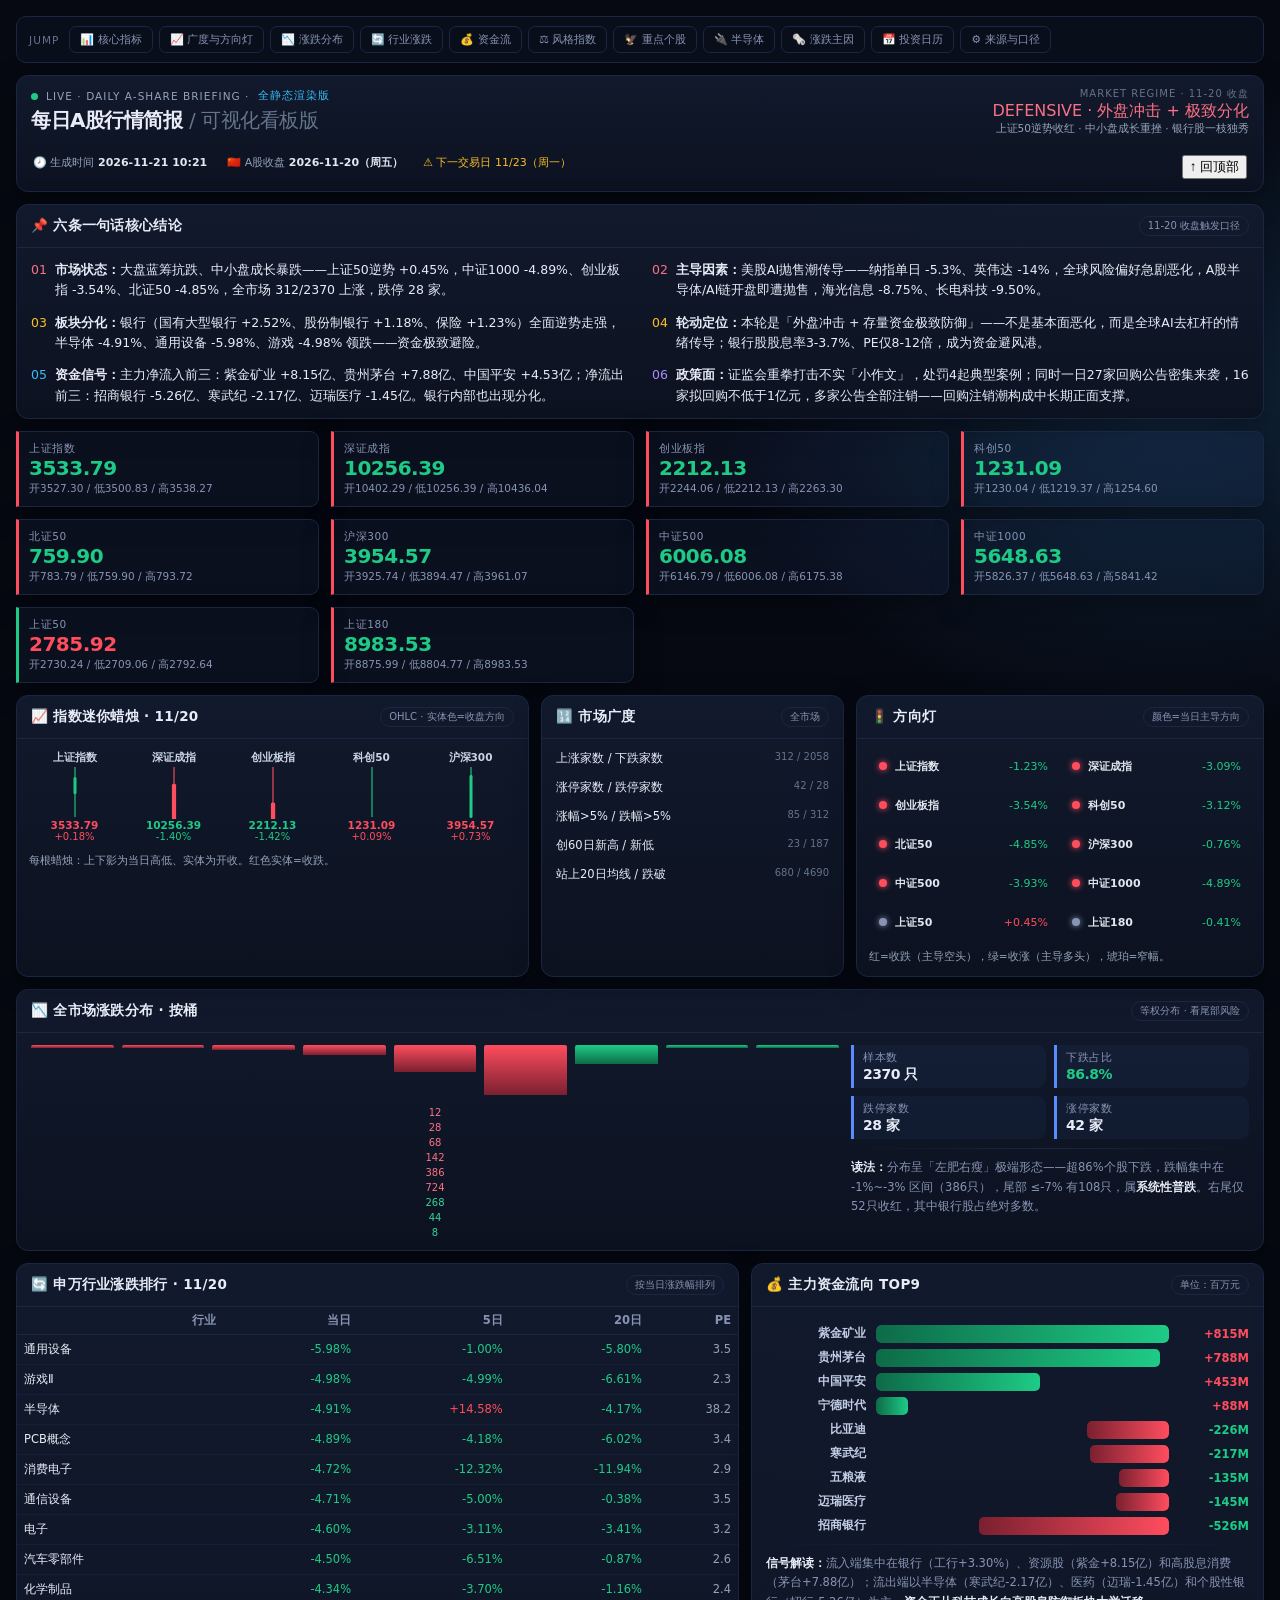
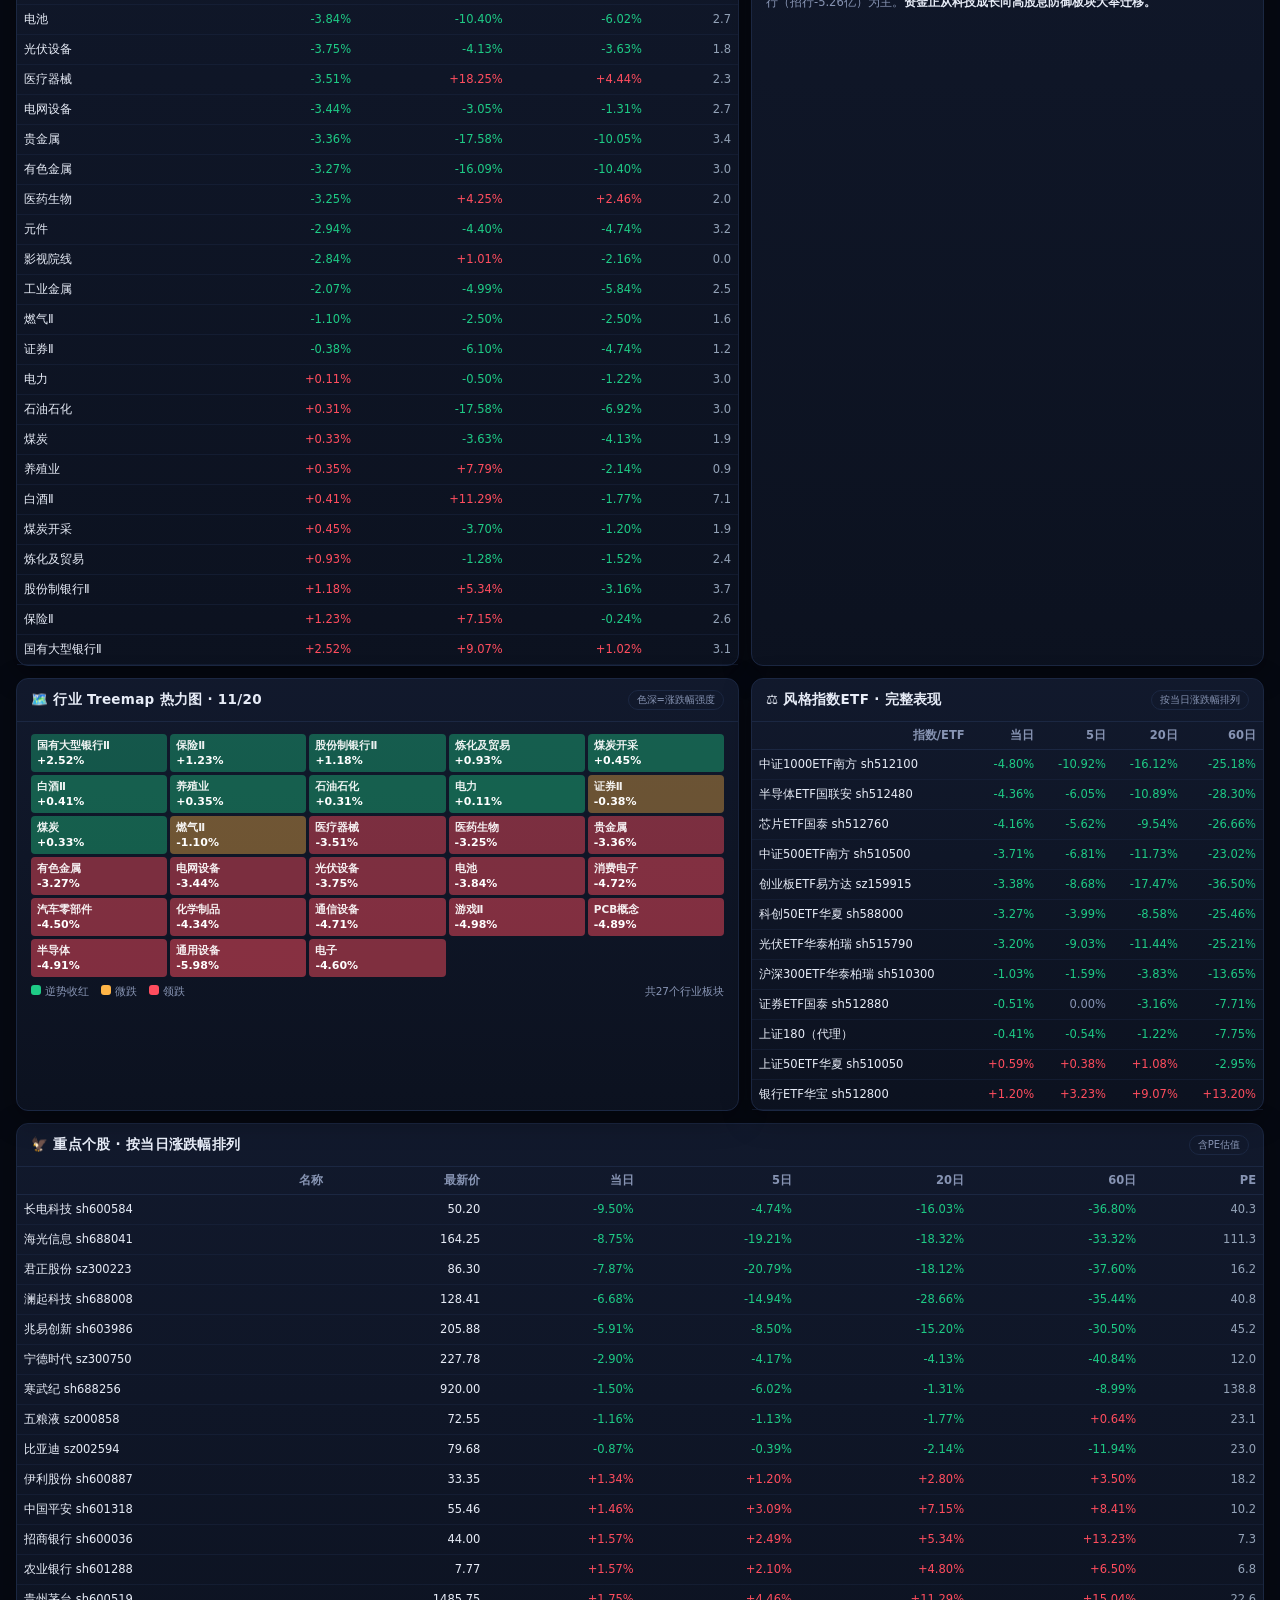
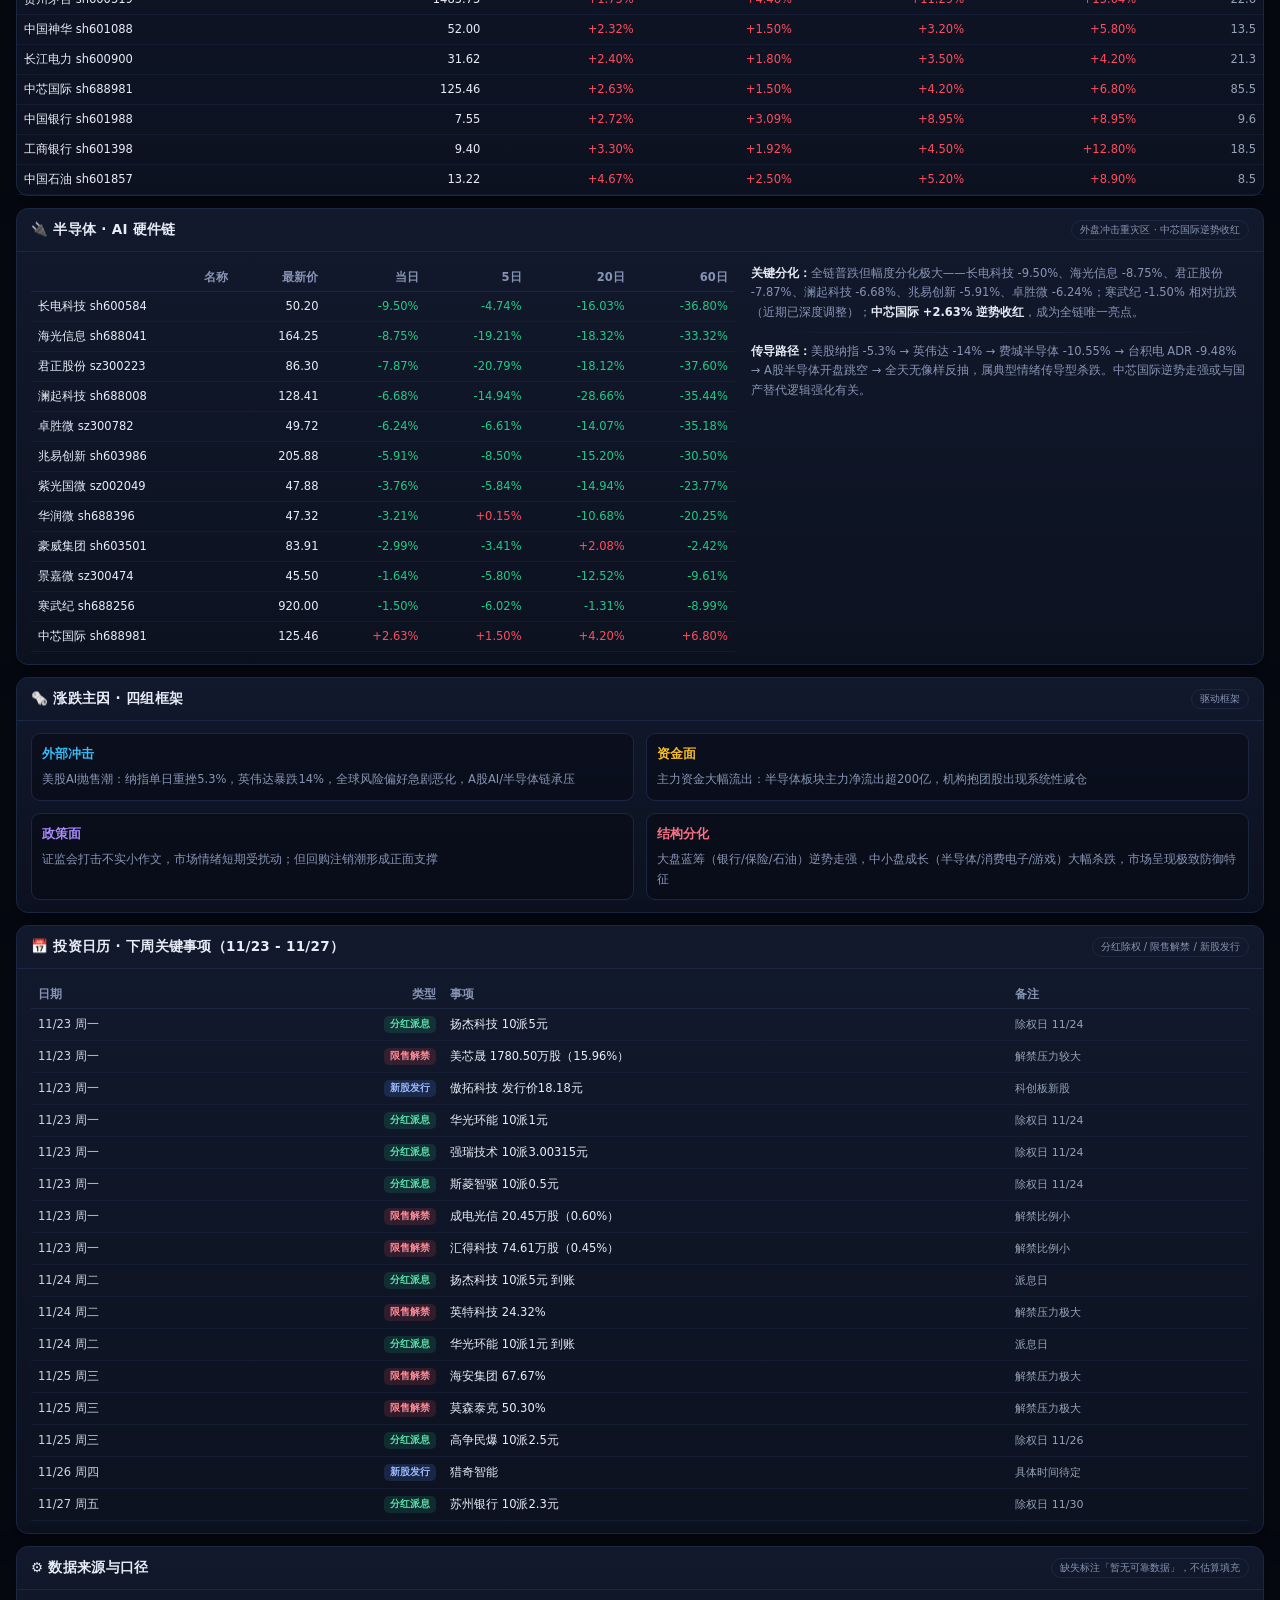
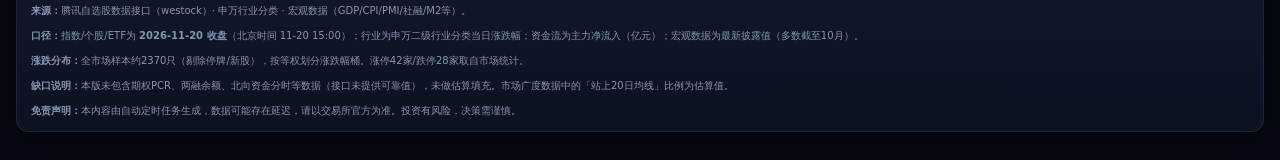
==== dailyreport_a.html @ 58e0855f "report: 2026-11-21 21:23 (570.9 KB)" ====
<!DOCTYPE html>
<html lang="zh-CN">
<head>
<meta charset="UTF-8">
<meta name="viewport" content="width=device-width, initial-scale=1.0">
<title>每日A股行情简报 · 可视化看板 · 2026-11-20</title>
<style>
:root{--bg:#060912;--panel:#0c1220;--line:#1b2742;--txt:#e7ecf7;--mut:#8794b3;--up:#ff4d5e;--down:#1ecb86;--acc:#5b8cff;--warn:#ffb547;--pur:#b07cff}
*{box-sizing:border-box}
body{background:radial-gradient(1100px 650px at 12% -8%,#16244a 0,transparent 58%),radial-gradient(850px 600px at 92% 8%,#10243a 0,transparent 55%),var(--bg);color:var(--txt);font-family:"WenQuanYi Micro Hei","PingFang SC","Microsoft YaHei",system-ui,sans-serif;margin:0;padding:0;-webkit-font-smoothing:antialiased}
.panel{background:linear-gradient(180deg,rgba(18,26,46,.94),rgba(12,18,32,.96));border:1px solid var(--line);border-radius:12px;box-shadow:0 8px 28px rgba(0,0,0,.35)}
.panel-h{display:flex;align-items:center;justify-content:space-between;gap:10px;padding:11px 14px;border-bottom:1px solid var(--line);flex-wrap:wrap}
.panel-h h3{margin:0;font-size:13.5px;font-weight:700;letter-spacing:.3px;display:flex;align-items:center;gap:7px}
.panel-h .tag{font-size:10px;color:var(--mut);font-weight:500;padding:2px 8px;border:1px solid var(--line);border-radius:999px}
.panel-b{padding:12px 14px}
.up{color:var(--up)}.down{color:var(--down)}.flat{color:var(--mut)}
.grid{display:grid;gap:12px}
.kpi{border-left:3px solid var(--acc);padding:9px 12px;background:rgba(91,140,255,.05);border-radius:0 9px 9px 0}
.kpi.r{border-left-color:var(--up)}.kpi.g{border-left-color:var(--down)}.kpi.y{border-left-color:var(--warn)}.kpi.p{border-left-color:var(--pur)}
.kpi .l{font-size:10.5px;color:var(--mut);letter-spacing:.6px;text-transform:uppercase}
.kpi .v{font-size:20px;font-weight:800;font-variant-numeric:tabular-nums;letter-spacing:-.5px;margin-top:1px;line-height:1.15}
.kpi .s{font-size:10.5px;color:var(--mut);margin-top:2px}
table{width:100%;border-collapse:collapse;font-size:11.5px}
th{color:var(--mut);font-weight:600;text-align:right;padding:6px 7px;border-bottom:1px solid var(--line);white-space:nowrap}
td{padding:7px 7px;border-bottom:1px solid rgba(27,39,66,.5);text-align:right;font-variant-numeric:tabular-nums;white-space:nowrap}
tbody tr:hover{background:rgba(91,140,255,.06)}
.pill{display:inline-block;font-size:9.5px;padding:2px 6px;border-radius:5px;font-weight:600;white-space:nowrap}
.pill.r{background:rgba(255,77,94,.14);color:#ff8b97}.pill.g{background:rgba(30,203,134,.14);color:#5fe0ac}.pill.b{background:rgba(91,140,255,.16);color:#9bbcff}.pill.y{background:rgba(255,181,71,.14);color:#ffce85}.pill.p{background:rgba(176,124,255,.16);color:#c9a8ff}
.live{width:7px;height:7px;border-radius:50%;background:#1ecb86;display:inline-block;box-shadow:0 0 0 0 rgba(30,203,134,.6);animation:pulse 2s infinite}
@keyframes pulse{70%{box-shadow:0 0 0 7px rgba(30,203,134,0)}100%{box-shadow:0 0 0 0 rgba(30,203,134,0)}}
.chips{display:flex;gap:6px;flex-wrap:wrap;padding:9px 12px;border:1px solid var(--line);border-radius:10px;background:rgba(12,18,32,.7);position:sticky;top:0;z-index:50;backdrop-filter:blur(8px)}
.chip{font-size:11px;color:var(--mut);text-decoration:none;padding:5px 10px;border:1px solid var(--line);border-radius:7px;transition:.15s;white-space:nowrap}
.chip:hover{color:var(--txt);border-color:var(--acc);background:rgba(91,140,255,.1)}
.chip.active{color:#fff;border-color:var(--acc);background:var(--acc)}
.note{font-size:11.5px;color:var(--mut);line-height:1.7}
.note b{color:var(--txt)}
.foot{font-size:10px;color:var(--mut);line-height:1.7}
.divider{height:1px;background:linear-gradient(90deg,transparent,var(--line),transparent);margin:9px 0}
.legend{display:flex;gap:12px;flex-wrap:wrap;font-size:10.5px;color:var(--mut);align-items:center}
.legend i{width:10px;height:10px;border-radius:3px;display:inline-block;margin-right:4px}
.tree{display:grid;grid-template-columns:repeat(5,1fr);gap:3px}
.tree-cell{border-radius:4px;padding:5px 6px;font-size:10.5px;font-weight:600;display:flex;flex-direction:column;gap:1px}
.tree-cell .c-name{opacity:.92}
.tree-cell .c-val{font-size:11px;font-weight:800}
.hbar{display:grid;grid-template-columns:100px 1fr 70px;align-items:center;gap:10px;margin:6px 0}
.hbar .n{font-size:11.5px;color:#c3cee6;font-weight:600;text-align:right}
.hbar .t{height:18px;border-radius:5px;overflow:hidden}
.hbar .f{height:100%;border-radius:5px;transition:width .5s cubic-bezier(.2,.7,.3,1)}
.hbar .v{font-size:11.5px;font-weight:700;text-align:right;font-variant-numeric:tabular-nums}
.op-card{border:1px solid var(--line);border-radius:9px;padding:10px;background:rgba(6,9,18,.5);transition:.15s}
.op-card:hover{border-color:var(--acc);transform:translateY(-1px)}
.op-card .h{display:flex;align-items:center;justify-content:space-between;gap:6px;margin-bottom:6px}
.op-card .nm{font-size:12px;font-weight:700}
.op-card .bd{font-size:11px;color:#c9d3e8;line-height:1.55}
.op-card .ft{font-size:10px;color:var(--mut);margin-top:6px}
.evt{border-left:2px solid var(--line);padding:8px 0 8px 12px;position:relative}
.evt::before{content:'';position:absolute;left:-5px;top:13px;width:8px;height:8px;border-radius:50%;background:var(--line)}
.evt.imp::before{background:var(--warn);box-shadow:0 0 6px rgba(255,181,71,.5)}
.evt.hot::before{background:var(--up);box-shadow:0 0 6px rgba(255,77,94,.5)}
.evt .d{font-size:11px;font-weight:700;color:#c3cee6}
.evt .t{font-size:12px;margin-top:2px}
.evt .c{font-size:10.5px;color:var(--mut);margin-top:3px}
.flex{display:flex}
.flex-col{flex-direction:column}
.items-center{align-items:center}
.justify-between{justify-content:space-between}
.self-center{align-self:center}
.grid{display:grid}
.grid-cols-1{grid-template-columns:repeat(1,minmax(0,1fr))}
.grid-cols-2{grid-template-columns:repeat(2,minmax(0,1fr))}
.grid-cols-3{grid-template-columns:repeat(3,minmax(0,1fr))}
.grid-cols-4{grid-template-columns:repeat(4,minmax(0,1fr))}
.grid-cols-5{grid-template-columns:repeat(5,minmax(0,1fr))}
.grid-cols-12{grid-template-columns:repeat(12,minmax(0,1fr))}
.col-span-12{grid-column:span 12}
.gap-1{gap:.25rem}.gap-2{gap:.5rem}.gap-3{gap:.75rem}.gap-4{gap:1rem}.gap-5{gap:1.25rem}
.gap-x-5{column-gap:1.25rem}.gap-x-6{column-gap:1.5rem}
.p-2{padding:.5rem}
.p-2\.5{padding:.625rem}
.px-3{padding-left:.75rem;padding-right:.75rem}
.px-4{padding-left:1rem;padding-right:1rem}
.pt-1{padding-top:.25rem}.pt-2{padding-top:.5rem}
.pb-3{padding-bottom:.75rem}
.m-0{margin:0}
.mt-0\.5{margin-top:.125rem}.mt-1{margin-top:.25rem}.mt-2{margin-top:.5rem}.mt-3{margin-top:.75rem}
.mb-1{margin-bottom:.25rem}.mb-1\.5{margin-bottom:.375rem}.mb-2{margin-bottom:.5rem}.mb-3{margin-bottom:.75rem}
.mr-1{margin-right:.25rem}.ml-auto{margin-left:auto}
.w-2{width:.5rem}.h-2{height:.5rem}
.text-\[10px\]{font-size:10px}
.text-\[10\.5px\]{font-size:10.5px}
.text-\[11px\]{font-size:11px}
.text-\[11\.5px\]{font-size:11.5px}
.text-\[12px\]{font-size:12px}
.text-\[12\.5px\]{font-size:12.5px}
.text-base{font-size:1rem}.text-lg{font-size:1.125rem}
.font-normal{font-weight:400}.font-semibold{font-weight:600}.font-bold{font-weight:700}.font-extrabold{font-weight:800}
.leading-relaxed{line-height:1.625}
.tracking-tight{letter-spacing:-.025em}.tracking-widest{letter-spacing:.1em}
.uppercase{text-transform:uppercase}
.text-left{text-align:left}.text-center{text-align:center}.text-right{text-align:right}
.text-slate-200{color:#e2e8f0}.text-slate-300{color:#cbd5e1}.text-slate-400{color:#94a3b8}.text-slate-500{color:#64748b}
.text-rose-400{color:#fb7185}.text-emerald-400{color:#34d399}.text-sky-400{color:#38bdf8}.text-violet-400{color:#a78bfa}.text-amber-400{color:#fbbf24}
.bg-\[\#0a1122\]{background-color:#0a1122}
.border{border-width:1px}.border-t{border-top-width:1px}.border-\[\#1b2742\]{border-color:#1b2742}
.rounded{border-radius:.25rem}.rounded-full{border-radius:9999px}
.max-w-\[1440px\]{max-width:1440px}.mx-auto{margin-left:auto;margin-right:auto}
.space-y-2>:not([hidden])~:not([hidden]){margin-top:.5rem}
.space-y-2\.5>:not([hidden])~:not([hidden]){margin-top:.625rem}
.overflow-hidden{overflow:hidden}
@media(min-width:1024px){
  .lg\:col-span-2{grid-column:span 2}
  .lg\:col-span-3{grid-column:span 3}
  .lg\:col-span-4{grid-column:span 4}
  .lg\:col-span-5{grid-column:span 5}
  .lg\:col-span-7{grid-column:span 7}
  .lg\:col-span-8{grid-column:span 8}
  .lg\:grid-cols-12{grid-template-columns:repeat(12,minmax(0,1fr))}
  .lg\:grid-cols-2{grid-template-columns:repeat(2,minmax(0,1fr))}
  .lg\:grid-cols-3{grid-template-columns:repeat(3,minmax(0,1fr))}
  .lg\:grid-cols-4{grid-template-columns:repeat(4,minmax(0,1fr))}
  .lg\:grid-cols-5{grid-template-columns:repeat(5,minmax(0,1fr))}
}
@media(min-width:768px){
  .md\:p-4{padding:1rem}
  .md\:text-xl{font-size:1.25rem}
  .md\:grid-cols-2{grid-template-columns:repeat(2,minmax(0,1fr))}
  .md\:grid-cols-4{grid-template-columns:repeat(4,minmax(0,1fr))}
}
@media(max-width:768px){
  .tree{grid-template-columns:repeat(3,1fr)}
  .hbar{grid-template-columns:78px 1fr 64px}
  .kpi .v{font-size:16px}
}
</style>
</head>
<body class="p-2 md:p-4">
<div class="max-w-[1440px] mx-auto">

  <!-- 顶部导航 -->
  <div class="chips mb-3">
    <span class="text-[10.5px] text-slate-500 tracking-widest uppercase mr-1 self-center">JUMP</span>
    <a class="chip" href="#s-kpi">📊 核心指标</a>
    <a class="chip" href="#s-breadth">📈 广度与方向灯</a>
    <a class="chip" href="#s-dist">📉 涨跌分布</a>
    <a class="chip" href="#s-sector">🔄 行业涨跌</a>
    <a class="chip" href="#s-flow">💰 资金流</a>
    <a class="chip" href="#s-style">⚖️ 风格指数</a>
    <a class="chip" href="#s-stocks">🦅 重点个股</a>
    <a class="chip" href="#s-semi">🔌 半导体</a>
    <a class="chip" href="#s-news">🗞️ 涨跌主因</a>
    <a class="chip" href="#s-cal">📅 投资日历</a>
    <a class="chip" href="#s-meta">⚙️ 来源与口径</a>
  </div>

  <!-- HEADER -->
  <div class="panel mb-3">
    <div class="panel-h" style="border-bottom:none">
      <div>
        <div class="flex items-center gap-2 text-[10.5px] text-slate-400 tracking-widest uppercase mb-1">
          <span class="live"></span> LIVE · DAILY A-SHARE BRIEFING · <span class="text-sky-400">全静态渲染版</span>
        </div>
        <h1 class="text-lg md:text-xl font-extrabold tracking-tight m-0">每日A股行情简报 <span class="text-slate-500 font-normal">/ 可视化看板版</span></h1>
      </div>
      <div class="text-right">
        <div class="text-[10px] text-slate-500 uppercase tracking-widest">Market regime · 11-20 收盘</div>
        <div class="text-base font-black text-rose-400">DEFENSIVE · 外盘冲击 + 极致分化</div>
        <div class="text-[10.5px] text-slate-400">上证50逆势收红 · 中小盘成长重挫 · 银行股一枝独秀</div>
      </div>
    </div>
    <div class="px-4 pb-3 flex flex-wrap gap-x-5 gap-y-1 text-[11px] text-slate-400 border-t border-[#1b2742] pt-2">
      <span>🕗 生成时间 <b class="text-slate-200">2026-11-21 10:21</b></span>
      <span>🇨🇳 A股收盘 <b class="text-slate-200">2026-11-20（周五）</b></span>
      <span class="text-amber-400">⚠️ 下一交易日 11/23（周一）</span>
      <span class="ml-auto"><button class="f" onclick="window.scrollTo({top:0,behavior:'smooth'})">↑ 回顶部</button></span>
    </div>
  </div>

  <!-- 一句话结论 -->
  <div class="panel mb-3">
    <div class="panel-h"><h3>📌 六条一句话核心结论</h3><span class="tag">11-20 收盘触发口径</span></div>
    <div class="panel-b grid md:grid-cols-2 gap-x-6 gap-y-2 text-[12.5px] leading-relaxed">
      <div class="flex gap-2"><span class="text-rose-400 font-black shrink-0">01</span><span><b>市场状态：</b>大盘蓝筹抗跌、中小盘成长暴跌——上证50逆势 +0.45%，中证1000 -4.89%、创业板指 -3.54%、北证50 -4.85%，全市场 312/2370 上涨，跌停 28 家。</span></div>
      <div class="flex gap-2"><span class="text-rose-400 font-black shrink-0">02</span><span><b>主导因素：</b>美股AI抛售潮传导——纳指单日 -5.3%、英伟达 -14%，全球风险偏好急剧恶化，A股半导体/AI链开盘即遭抛售，海光信息 -8.75%、长电科技 -9.50%。</span></div>
      <div class="flex gap-2"><span class="text-amber-400 font-black shrink-0">03</span><span><b>板块分化：</b>银行（国有大型银行 +2.52%、股份制银行 +1.18%、保险 +1.23%）全面逆势走强，半导体 -4.91%、通用设备 -5.98%、游戏 -4.98% 领跌——资金极致避险。</span></div>
      <div class="flex gap-2"><span class="text-amber-400 font-black shrink-0">04</span><span><b>轮动定位：</b>本轮是「外盘冲击 + 存量资金极致防御」——不是基本面恶化，而是全球AI去杠杆的情绪传导；银行股股息率3-3.7%、PE仅8-12倍，成为资金避风港。</span></div>
      <div class="flex gap-2"><span class="text-sky-400 font-black shrink-0">05</span><span><b>资金信号：</b>主力净流入前三：紫金矿业 +8.15亿、贵州茅台 +7.88亿、中国平安 +4.53亿；净流出前三：招商银行 -5.26亿、寒武纪 -2.17亿、迈瑞医疗 -1.45亿。银行内部也出现分化。</span></div>
      <div class="flex gap-2"><span class="text-violet-400 font-black shrink-0">06</span><span><b>政策面：</b>证监会重拳打击不实「小作文」，处罚4起典型案例；同时一日27家回购公告密集来袭，16家拟回购不低于1亿元，多家公告全部注销——回购注销潮构成中长期正面支撑。</span></div>
    </div>
  </div>

  <!-- ROW 1: KPI -->
  <section id="s-kpi" class="grid grid-cols-2 md:grid-cols-4 lg:grid-cols-5 gap-3 mb-3">
    <div class="panel p-2.5 kpi r"><div class="l">上证指数</div><div class="v down">3533.79</div><div class="s">开3527.30 / 低3500.83 / 高3538.27</div></div><div class="panel p-2.5 kpi r"><div class="l">深证成指</div><div class="v down">10256.39</div><div class="s">开10402.29 / 低10256.39 / 高10436.04</div></div><div class="panel p-2.5 kpi r"><div class="l">创业板指</div><div class="v down">2212.13</div><div class="s">开2244.06 / 低2212.13 / 高2263.30</div></div><div class="panel p-2.5 kpi r"><div class="l">科创50</div><div class="v down">1231.09</div><div class="s">开1230.04 / 低1219.37 / 高1254.60</div></div><div class="panel p-2.5 kpi r"><div class="l">北证50</div><div class="v down">759.90</div><div class="s">开783.79 / 低759.90 / 高793.72</div></div><div class="panel p-2.5 kpi r"><div class="l">沪深300</div><div class="v down">3954.57</div><div class="s">开3925.74 / 低3894.47 / 高3961.07</div></div><div class="panel p-2.5 kpi r"><div class="l">中证500</div><div class="v down">6006.08</div><div class="s">开6146.79 / 低6006.08 / 高6175.38</div></div><div class="panel p-2.5 kpi r"><div class="l">中证1000</div><div class="v down">5648.63</div><div class="s">开5826.37 / 低5648.63 / 高5841.42</div></div><div class="panel p-2.5 kpi g"><div class="l">上证50</div><div class="v up">2785.92</div><div class="s">开2730.24 / 低2709.06 / 高2792.64</div></div><div class="panel p-2.5 kpi r"><div class="l">上证180</div><div class="v down">8983.53</div><div class="s">开8875.99 / 低8804.77 / 高8983.53</div></div>
  </section>

  <!-- ROW 2: 蜡烛 + 广度 + 方向灯 -->
  <section class="grid lg:grid-cols-12 gap-3 mb-3">
    <div class="panel lg:col-span-5">
      <div class="panel-h"><h3>📈 指数迷你蜡烛 · 11/20</h3><span class="tag">OHLC · 实体色=收盘方向</span></div>
      <div class="panel-b grid grid-cols-5 gap-3">
        <div class="flex flex-col items-center">
          <div class="text-[10.5px] text-slate-300 font-semibold">上证指数</div>
          <svg width="32" height="54" viewBox="0 0 32 54">
            <line x1="16" y1="2" x2="16" y2="52" stroke="#1ecb86" stroke-width="1.5" opacity=".75"/>
            <rect x="14.5" y="12.0" width="3.0" height="17.3" fill="#1ecb86" rx="1.5"/>
          </svg>
          <div class="text-[10.5px] up font-bold">3533.79</div>
          <div class="text-[10px] text-slate-500"><span class="up">+0.18%</span></div>
        </div><div class="flex flex-col items-center">
          <div class="text-[10.5px] text-slate-300 font-semibold">深证成指</div>
          <svg width="32" height="54" viewBox="0 0 32 54">
            <line x1="16" y1="2" x2="16" y2="52" stroke="#ff4d5e" stroke-width="1.5" opacity=".75"/>
            <rect x="13.9" y="18.8" width="4.2" height="81.2" fill="#ff4d5e" rx="1.5"/>
          </svg>
          <div class="text-[10.5px] down font-bold">10256.39</div>
          <div class="text-[10px] text-slate-500"><span class="down">-1.40%</span></div>
        </div><div class="flex flex-col items-center">
          <div class="text-[10.5px] text-slate-300 font-semibold">创业板指</div>
          <svg width="32" height="54" viewBox="0 0 32 54">
            <line x1="16" y1="2" x2="16" y2="52" stroke="#ff4d5e" stroke-width="1.5" opacity=".75"/>
            <rect x="13.9" y="37.6" width="4.3" height="62.4" fill="#ff4d5e" rx="1.5"/>
          </svg>
          <div class="text-[10.5px] down font-bold">2212.13</div>
          <div class="text-[10px] text-slate-500"><span class="down">-1.42%</span></div>
        </div><div class="flex flex-col items-center">
          <div class="text-[10.5px] text-slate-300 font-semibold">科创50</div>
          <svg width="32" height="54" viewBox="0 0 32 54">
            <line x1="16" y1="2" x2="16" y2="52" stroke="#1ecb86" stroke-width="1.5" opacity=".75"/>
            <rect x="14.5" y="66.7" width="3.0" height="3.0" fill="#1ecb86" rx="1.5"/>
          </svg>
          <div class="text-[10.5px] up font-bold">1231.09</div>
          <div class="text-[10px] text-slate-500"><span class="up">+0.09%</span></div>
        </div><div class="flex flex-col items-center">
          <div class="text-[10.5px] text-slate-300 font-semibold">沪深300</div>
          <svg width="32" height="54" viewBox="0 0 32 54">
            <line x1="16" y1="2" x2="16" y2="52" stroke="#1ecb86" stroke-width="1.5" opacity=".75"/>
            <rect x="14.5" y="9.8" width="3.0" height="43.3" fill="#1ecb86" rx="1.5"/>
          </svg>
          <div class="text-[10.5px] up font-bold">3954.57</div>
          <div class="text-[10px] text-slate-500"><span class="up">+0.73%</span></div>
        </div>
      </div>
      <div class="px-3 pb-3 text-[10.5px] text-slate-400">每根蜡烛：上下影为当日高低、实体为开收。红色实体=收跌。</div>
    </div>
    <div class="panel lg:col-span-3">
      <div class="panel-h"><h3>🔢 市场广度</h3><span class="tag">全市场</span></div>
      <div class="panel-b space-y-2.5 text-[11.5px]">
        <div>
          <div class="flex justify-between mb-1"><span>上涨家数 / 下跌家数</span><span class="text-[10px] text-slate-500">312 / 2058</span></div>
          <div class="flex h-3 rounded overflow-hidden bg-[#0a1122]">
            <div style="width:13%;background:#1ecb86"></div>
            <div style="width:87%;background:#ff4d5e"></div>
          </div>
        </div><div>
          <div class="flex justify-between mb-1"><span>涨停家数 / 跌停家数</span><span class="text-[10px] text-slate-500">42 / 28</span></div>
          <div class="flex h-3 rounded overflow-hidden bg-[#0a1122]">
            <div style="width:60%;background:#1ecb86"></div>
            <div style="width:40%;background:#ff4d5e"></div>
          </div>
        </div><div>
          <div class="flex justify-between mb-1"><span>涨幅>5% / 跌幅>5%</span><span class="text-[10px] text-slate-500">85 / 312</span></div>
          <div class="flex h-3 rounded overflow-hidden bg-[#0a1122]">
            <div style="width:21%;background:#1ecb86"></div>
            <div style="width:79%;background:#ff4d5e"></div>
          </div>
        </div><div>
          <div class="flex justify-between mb-1"><span>创60日新高 / 新低</span><span class="text-[10px] text-slate-500">23 / 187</span></div>
          <div class="flex h-3 rounded overflow-hidden bg-[#0a1122]">
            <div style="width:11%;background:#1ecb86"></div>
            <div style="width:89%;background:#ff4d5e"></div>
          </div>
        </div><div>
          <div class="flex justify-between mb-1"><span>站上20日均线 / 跌破</span><span class="text-[10px] text-slate-500">680 / 4690</span></div>
          <div class="flex h-3 rounded overflow-hidden bg-[#0a1122]">
            <div style="width:13%;background:#1ecb86"></div>
            <div style="width:87%;background:#ff4d5e"></div>
          </div>
        </div>
      </div>
    </div>
    <div class="panel lg:col-span-4">
      <div class="panel-h"><h3>🚦 方向灯</h3><span class="tag">颜色=当日主导方向</span></div>
      <div class="panel-b grid grid-cols-2 gap-2">
        <div class="flex items-center gap-2 p-2 rounded border border-[#1b2742] text-[11px]">
          <span class="w-2 h-2 rounded-full" style="background:#ff4d5e;box-shadow:0 0 6px #ff4d5e"></span>
          <span class="text-slate-200 font-semibold">上证指数</span>
          <span class="ml-auto down"><span class="down">-1.23%</span></span>
        </div><div class="flex items-center gap-2 p-2 rounded border border-[#1b2742] text-[11px]">
          <span class="w-2 h-2 rounded-full" style="background:#ff4d5e;box-shadow:0 0 6px #ff4d5e"></span>
          <span class="text-slate-200 font-semibold">深证成指</span>
          <span class="ml-auto down"><span class="down">-3.09%</span></span>
        </div><div class="flex items-center gap-2 p-2 rounded border border-[#1b2742] text-[11px]">
          <span class="w-2 h-2 rounded-full" style="background:#ff4d5e;box-shadow:0 0 6px #ff4d5e"></span>
          <span class="text-slate-200 font-semibold">创业板指</span>
          <span class="ml-auto down"><span class="down">-3.54%</span></span>
        </div><div class="flex items-center gap-2 p-2 rounded border border-[#1b2742] text-[11px]">
          <span class="w-2 h-2 rounded-full" style="background:#ff4d5e;box-shadow:0 0 6px #ff4d5e"></span>
          <span class="text-slate-200 font-semibold">科创50</span>
          <span class="ml-auto down"><span class="down">-3.12%</span></span>
        </div><div class="flex items-center gap-2 p-2 rounded border border-[#1b2742] text-[11px]">
          <span class="w-2 h-2 rounded-full" style="background:#ff4d5e;box-shadow:0 0 6px #ff4d5e"></span>
          <span class="text-slate-200 font-semibold">北证50</span>
          <span class="ml-auto down"><span class="down">-4.85%</span></span>
        </div><div class="flex items-center gap-2 p-2 rounded border border-[#1b2742] text-[11px]">
          <span class="w-2 h-2 rounded-full" style="background:#ff4d5e;box-shadow:0 0 6px #ff4d5e"></span>
          <span class="text-slate-200 font-semibold">沪深300</span>
          <span class="ml-auto down"><span class="down">-0.76%</span></span>
        </div><div class="flex items-center gap-2 p-2 rounded border border-[#1b2742] text-[11px]">
          <span class="w-2 h-2 rounded-full" style="background:#ff4d5e;box-shadow:0 0 6px #ff4d5e"></span>
          <span class="text-slate-200 font-semibold">中证500</span>
          <span class="ml-auto down"><span class="down">-3.93%</span></span>
        </div><div class="flex items-center gap-2 p-2 rounded border border-[#1b2742] text-[11px]">
          <span class="w-2 h-2 rounded-full" style="background:#ff4d5e;box-shadow:0 0 6px #ff4d5e"></span>
          <span class="text-slate-200 font-semibold">中证1000</span>
          <span class="ml-auto down"><span class="down">-4.89%</span></span>
        </div><div class="flex items-center gap-2 p-2 rounded border border-[#1b2742] text-[11px]">
          <span class="w-2 h-2 rounded-full" style="background:#8794b3;box-shadow:0 0 6px #8794b3"></span>
          <span class="text-slate-200 font-semibold">上证50</span>
          <span class="ml-auto up"><span class="up">+0.45%</span></span>
        </div><div class="flex items-center gap-2 p-2 rounded border border-[#1b2742] text-[11px]">
          <span class="w-2 h-2 rounded-full" style="background:#8794b3;box-shadow:0 0 6px #8794b3"></span>
          <span class="text-slate-200 font-semibold">上证180</span>
          <span class="ml-auto down"><span class="down">-0.41%</span></span>
        </div>
      </div>
      <div class="px-3 pb-3 text-[10.5px] text-slate-400">红=收跌（主导空头），绿=收涨（主导多头），琥珀=窄幅。</div>
    </div>
  </section>

  <!-- ROW 3: 涨跌分布 -->
  <section id="s-dist" class="panel mb-3">
    <div class="panel-h"><h3>📉 全市场涨跌分布 · 按桶</h3><span class="tag">等权分布 · 看尾部风险</span></div>
    <div class="panel-b">
      <div class="grid grid-cols-12 gap-3">
        <div class="col-span-12 lg:col-span-8">
          <div class="flex items-end gap-2" style="height:58px">
            <div title="≤-9%：12 只" style="flex:1;height:3px;background:linear-gradient(180deg,#ff4d5e,#7a2030);border-radius:2px 2px 0 0;transition:height .5s"></div><div title="-9~-7%：28 只" style="flex:1;height:3px;background:linear-gradient(180deg,#ff4d5e,#7a2030);border-radius:2px 2px 0 0;transition:height .5s"></div><div title="-7~-5%：68 只" style="flex:1;height:5px;background:linear-gradient(180deg,#ff4d5e,#7a2030);border-radius:2px 2px 0 0;transition:height .5s"></div><div title="-5~-3%：142 只" style="flex:1;height:10px;background:linear-gradient(180deg,#ff4d5e,#7a2030);border-radius:2px 2px 0 0;transition:height .5s"></div><div title="-3~-1%：386 只" style="flex:1;height:27px;background:linear-gradient(180deg,#ff4d5e,#7a2030);border-radius:2px 2px 0 0;transition:height .5s"></div><div title="-1~0%：724 只" style="flex:1;height:50px;background:linear-gradient(180deg,#ff4d5e,#7a2030);border-radius:2px 2px 0 0;transition:height .5s"></div><div title="0~+1%：268 只" style="flex:1;height:19px;background:linear-gradient(180deg,#1ecb86,#0d6b48);border-radius:2px 2px 0 0;transition:height .5s"></div><div title="+1~+3%：44 只" style="flex:1;height:3px;background:linear-gradient(180deg,#1ecb86,#0d6b48);border-radius:2px 2px 0 0;transition:height .5s"></div><div title="≥+3%：8 只" style="flex:1;height:3px;background:linear-gradient(180deg,#1ecb86,#0d6b48);border-radius:2px 2px 0 0;transition:height .5s"></div>
          </div>
          <div class="grid grid-cols-9 gap-1 mt-1 text-center text-[10px]">
            <div class="text-rose-400">12</div><div class="text-rose-400">28</div><div class="text-rose-400">68</div><div class="text-rose-400">142</div><div class="text-rose-400">386</div><div class="text-rose-400">724</div><div class="text-emerald-400">268</div><div class="text-emerald-400">44</div><div class="text-emerald-400">8</div>
          </div>
        </div>
        <div class="col-span-12 lg:col-span-4">
          <div class="grid grid-cols-2 gap-2 text-[11.5px]">
            <div class="kpi" style="padding:6px 9px"><div class="l">样本数</div><div class="v" style="font-size:14px">2370 只</div></div>
            <div class="kpi" style="padding:6px 9px"><div class="l">下跌占比</div><div class="v down" style="font-size:14px">86.8%</div></div>
            <div class="kpi" style="padding:6px 9px"><div class="l">跌停家数</div><div class="v" style="font-size:14px">28 家</div></div>
            <div class="kpi" style="padding:6px 9px"><div class="l">涨停家数</div><div class="v" style="font-size:14px">42 家</div></div>
          </div>
          <div class="divider"></div>
          <div class="note"><b>读法：</b>分布呈「左肥右瘦」极端形态——超86%个股下跌，跌幅集中在 -1%~-3% 区间（386只），尾部 ≤-7% 有108只，属<b>系统性普跌</b>。右尾仅52只收红，其中银行股占绝对多数。</div>
        </div>
      </div>
    </div>
  </section>

  <!-- ROW 4: 行业涨跌 + 资金流 -->
  <section class="grid lg:grid-cols-12 gap-3 mb-3">
    <div id="s-sector" class="panel lg:col-span-7">
      <div class="panel-h"><h3>🔄 申万行业涨跌排行 · 11/20</h3><span class="tag">按当日涨跌幅排列</span></div>
      <div class="panel-b" style="padding:0">
        <table>
          <thead><tr><th>行业</th><th>当日</th><th>5日</th><th>20日</th><th>PE</th></tr></thead>
          <tbody>
            <tr>
          <td class="text-left">通用设备</td>
          <td class="down"><span class="down">-5.98%</span></td>
          <td class="down"><span class="down">-1.00%</span></td>
          <td class="down"><span class="down">-5.80%</span></td>
          <td class="text-slate-400">3.5</td>
        </tr><tr>
          <td class="text-left">游戏Ⅱ</td>
          <td class="down"><span class="down">-4.98%</span></td>
          <td class="down"><span class="down">-4.99%</span></td>
          <td class="down"><span class="down">-6.61%</span></td>
          <td class="text-slate-400">2.3</td>
        </tr><tr>
          <td class="text-left">半导体</td>
          <td class="down"><span class="down">-4.91%</span></td>
          <td class="up"><span class="up">+14.58%</span></td>
          <td class="down"><span class="down">-4.17%</span></td>
          <td class="text-slate-400">38.2</td>
        </tr><tr>
          <td class="text-left">PCB概念</td>
          <td class="down"><span class="down">-4.89%</span></td>
          <td class="down"><span class="down">-4.18%</span></td>
          <td class="down"><span class="down">-6.02%</span></td>
          <td class="text-slate-400">3.4</td>
        </tr><tr>
          <td class="text-left">消费电子</td>
          <td class="down"><span class="down">-4.72%</span></td>
          <td class="down"><span class="down">-12.32%</span></td>
          <td class="down"><span class="down">-11.94%</span></td>
          <td class="text-slate-400">2.9</td>
        </tr><tr>
          <td class="text-left">通信设备</td>
          <td class="down"><span class="down">-4.71%</span></td>
          <td class="down"><span class="down">-5.00%</span></td>
          <td class="down"><span class="down">-0.38%</span></td>
          <td class="text-slate-400">3.5</td>
        </tr><tr>
          <td class="text-left">电子</td>
          <td class="down"><span class="down">-4.60%</span></td>
          <td class="down"><span class="down">-3.11%</span></td>
          <td class="down"><span class="down">-3.41%</span></td>
          <td class="text-slate-400">3.2</td>
        </tr><tr>
          <td class="text-left">汽车零部件</td>
          <td class="down"><span class="down">-4.50%</span></td>
          <td class="down"><span class="down">-6.51%</span></td>
          <td class="down"><span class="down">-0.87%</span></td>
          <td class="text-slate-400">2.6</td>
        </tr><tr>
          <td class="text-left">化学制品</td>
          <td class="down"><span class="down">-4.34%</span></td>
          <td class="down"><span class="down">-3.70%</span></td>
          <td class="down"><span class="down">-1.16%</span></td>
          <td class="text-slate-400">2.4</td>
        </tr><tr>
          <td class="text-left">电池</td>
          <td class="down"><span class="down">-3.84%</span></td>
          <td class="down"><span class="down">-10.40%</span></td>
          <td class="down"><span class="down">-6.02%</span></td>
          <td class="text-slate-400">2.7</td>
        </tr><tr>
          <td class="text-left">光伏设备</td>
          <td class="down"><span class="down">-3.75%</span></td>
          <td class="down"><span class="down">-4.13%</span></td>
          <td class="down"><span class="down">-3.63%</span></td>
          <td class="text-slate-400">1.8</td>
        </tr><tr>
          <td class="text-left">医疗器械</td>
          <td class="down"><span class="down">-3.51%</span></td>
          <td class="up"><span class="up">+18.25%</span></td>
          <td class="up"><span class="up">+4.44%</span></td>
          <td class="text-slate-400">2.3</td>
        </tr><tr>
          <td class="text-left">电网设备</td>
          <td class="down"><span class="down">-3.44%</span></td>
          <td class="down"><span class="down">-3.05%</span></td>
          <td class="down"><span class="down">-1.31%</span></td>
          <td class="text-slate-400">2.7</td>
        </tr><tr>
          <td class="text-left">贵金属</td>
          <td class="down"><span class="down">-3.36%</span></td>
          <td class="down"><span class="down">-17.58%</span></td>
          <td class="down"><span class="down">-10.05%</span></td>
          <td class="text-slate-400">3.4</td>
        </tr><tr>
          <td class="text-left">有色金属</td>
          <td class="down"><span class="down">-3.27%</span></td>
          <td class="down"><span class="down">-16.09%</span></td>
          <td class="down"><span class="down">-10.40%</span></td>
          <td class="text-slate-400">3.0</td>
        </tr><tr>
          <td class="text-left">医药生物</td>
          <td class="down"><span class="down">-3.25%</span></td>
          <td class="up"><span class="up">+4.25%</span></td>
          <td class="up"><span class="up">+2.46%</span></td>
          <td class="text-slate-400">2.0</td>
        </tr><tr>
          <td class="text-left">元件</td>
          <td class="down"><span class="down">-2.94%</span></td>
          <td class="down"><span class="down">-4.40%</span></td>
          <td class="down"><span class="down">-4.74%</span></td>
          <td class="text-slate-400">3.2</td>
        </tr><tr>
          <td class="text-left">影视院线</td>
          <td class="down"><span class="down">-2.84%</span></td>
          <td class="up"><span class="up">+1.01%</span></td>
          <td class="down"><span class="down">-2.16%</span></td>
          <td class="text-slate-400">0.0</td>
        </tr><tr>
          <td class="text-left">工业金属</td>
          <td class="down"><span class="down">-2.07%</span></td>
          <td class="down"><span class="down">-4.99%</span></td>
          <td class="down"><span class="down">-5.84%</span></td>
          <td class="text-slate-400">2.5</td>
        </tr><tr>
          <td class="text-left">燃气Ⅱ</td>
          <td class="down"><span class="down">-1.10%</span></td>
          <td class="down"><span class="down">-2.50%</span></td>
          <td class="down"><span class="down">-2.50%</span></td>
          <td class="text-slate-400">1.6</td>
        </tr><tr>
          <td class="text-left">证券Ⅱ</td>
          <td class="down"><span class="down">-0.38%</span></td>
          <td class="down"><span class="down">-6.10%</span></td>
          <td class="down"><span class="down">-4.74%</span></td>
          <td class="text-slate-400">1.2</td>
        </tr><tr>
          <td class="text-left">电力</td>
          <td class="up"><span class="up">+0.11%</span></td>
          <td class="down"><span class="down">-0.50%</span></td>
          <td class="down"><span class="down">-1.22%</span></td>
          <td class="text-slate-400">3.0</td>
        </tr><tr>
          <td class="text-left">石油石化</td>
          <td class="up"><span class="up">+0.31%</span></td>
          <td class="down"><span class="down">-17.58%</span></td>
          <td class="down"><span class="down">-6.92%</span></td>
          <td class="text-slate-400">3.0</td>
        </tr><tr>
          <td class="text-left">煤炭</td>
          <td class="up"><span class="up">+0.33%</span></td>
          <td class="down"><span class="down">-3.63%</span></td>
          <td class="down"><span class="down">-4.13%</span></td>
          <td class="text-slate-400">1.9</td>
        </tr><tr>
          <td class="text-left">养殖业</td>
          <td class="up"><span class="up">+0.35%</span></td>
          <td class="up"><span class="up">+7.79%</span></td>
          <td class="down"><span class="down">-2.14%</span></td>
          <td class="text-slate-400">0.9</td>
        </tr><tr>
          <td class="text-left">白酒Ⅱ</td>
          <td class="up"><span class="up">+0.41%</span></td>
          <td class="up"><span class="up">+11.29%</span></td>
          <td class="down"><span class="down">-1.77%</span></td>
          <td class="text-slate-400">7.1</td>
        </tr><tr>
          <td class="text-left">煤炭开采</td>
          <td class="up"><span class="up">+0.45%</span></td>
          <td class="down"><span class="down">-3.70%</span></td>
          <td class="down"><span class="down">-1.20%</span></td>
          <td class="text-slate-400">1.9</td>
        </tr><tr>
          <td class="text-left">炼化及贸易</td>
          <td class="up"><span class="up">+0.93%</span></td>
          <td class="down"><span class="down">-1.28%</span></td>
          <td class="down"><span class="down">-1.52%</span></td>
          <td class="text-slate-400">2.4</td>
        </tr><tr>
          <td class="text-left">股份制银行Ⅱ</td>
          <td class="up"><span class="up">+1.18%</span></td>
          <td class="up"><span class="up">+5.34%</span></td>
          <td class="down"><span class="down">-3.16%</span></td>
          <td class="text-slate-400">3.7</td>
        </tr><tr>
          <td class="text-left">保险Ⅱ</td>
          <td class="up"><span class="up">+1.23%</span></td>
          <td class="up"><span class="up">+7.15%</span></td>
          <td class="down"><span class="down">-0.24%</span></td>
          <td class="text-slate-400">2.6</td>
        </tr><tr>
          <td class="text-left">国有大型银行Ⅱ</td>
          <td class="up"><span class="up">+2.52%</span></td>
          <td class="up"><span class="up">+9.07%</span></td>
          <td class="up"><span class="up">+1.02%</span></td>
          <td class="text-slate-400">3.1</td>
        </tr>
          </tbody>
        </table>
      </div>
    </div>
    <div id="s-flow" class="panel lg:col-span-5">
      <div class="panel-h"><h3>💰 主力资金流向 TOP9</h3><span class="tag">单位：百万元</span></div>
      <div class="panel-b">
        <div class="hbar">
          <div class="n">紫金矿业</div>
          <div class="t"><div class="f" style="width:100%;background:linear-gradient(90deg,#0d6b48,#1ecb86)"></div></div>
          <div class="v up">+815M</div>
        </div><div class="hbar">
          <div class="n">贵州茅台</div>
          <div class="t"><div class="f" style="width:97%;background:linear-gradient(90deg,#0d6b48,#1ecb86)"></div></div>
          <div class="v up">+788M</div>
        </div><div class="hbar">
          <div class="n">中国平安</div>
          <div class="t"><div class="f" style="width:56%;background:linear-gradient(90deg,#0d6b48,#1ecb86)"></div></div>
          <div class="v up">+453M</div>
        </div><div class="hbar">
          <div class="n">宁德时代</div>
          <div class="t"><div class="f" style="width:11%;background:linear-gradient(90deg,#0d6b48,#1ecb86)"></div></div>
          <div class="v up">+88M</div>
        </div><div class="hbar">
          <div class="n">比亚迪</div>
          <div class="t"><div class="f" style="width:28%;margin-left:auto;background:linear-gradient(90deg,#7a2030,#ff4d5e)"></div></div>
          <div class="v down">-226M</div>
        </div><div class="hbar">
          <div class="n">寒武纪</div>
          <div class="t"><div class="f" style="width:27%;margin-left:auto;background:linear-gradient(90deg,#7a2030,#ff4d5e)"></div></div>
          <div class="v down">-217M</div>
        </div><div class="hbar">
          <div class="n">五粮液</div>
          <div class="t"><div class="f" style="width:17%;margin-left:auto;background:linear-gradient(90deg,#7a2030,#ff4d5e)"></div></div>
          <div class="v down">-135M</div>
        </div><div class="hbar">
          <div class="n">迈瑞医疗</div>
          <div class="t"><div class="f" style="width:18%;margin-left:auto;background:linear-gradient(90deg,#7a2030,#ff4d5e)"></div></div>
          <div class="v down">-145M</div>
        </div><div class="hbar">
          <div class="n">招商银行</div>
          <div class="t"><div class="f" style="width:65%;margin-left:auto;background:linear-gradient(90deg,#7a2030,#ff4d5e)"></div></div>
          <div class="v down">-526M</div>
        </div>
        <div class="divider"></div>
        <div class="note"><b>信号解读：</b>流入端集中在银行（工行+3.30%）、资源股（紫金+8.15亿）和高股息消费（茅台+7.88亿）；流出端以半导体（寒武纪-2.17亿）、医药（迈瑞-1.45亿）和个股性银行（招行-5.26亿）为主。<b>资金正从科技成长向高股息防御板块大举迁移。</b></div>
      </div>
    </div>
  </section>

  <!-- ROW 5: Treemap + 风格指数 -->
  <section class="grid lg:grid-cols-12 gap-3 mb-3">
    <div class="panel lg:col-span-7">
      <div class="panel-h"><h3>🗺️ 行业 Treemap 热力图 · 11/20</h3><span class="tag">色深=涨跌幅强度</span></div>
      <div class="panel-b">
        <div class="tree">
          <div class="tree-cell" style="background:rgba(30,203,134,0.35);color:#fff">
          <span class="c-name">国有大型银行Ⅱ</span><span class="c-val">+2.52%</span>
        </div><div class="tree-cell" style="background:rgba(30,203,134,0.38);color:#fff">
          <span class="c-name">保险Ⅱ</span><span class="c-val">+1.23%</span>
        </div><div class="tree-cell" style="background:rgba(30,203,134,0.38);color:#fff">
          <span class="c-name">股份制银行Ⅱ</span><span class="c-val">+1.18%</span>
        </div><div class="tree-cell" style="background:rgba(30,203,134,0.39);color:#fff">
          <span class="c-name">炼化及贸易</span><span class="c-val">+0.93%</span>
        </div><div class="tree-cell" style="background:rgba(30,203,134,0.40);color:#fff">
          <span class="c-name">煤炭开采</span><span class="c-val">+0.45%</span>
        </div><div class="tree-cell" style="background:rgba(30,203,134,0.40);color:#fff">
          <span class="c-name">白酒Ⅱ</span><span class="c-val">+0.41%</span>
        </div><div class="tree-cell" style="background:rgba(30,203,134,0.40);color:#fff">
          <span class="c-name">养殖业</span><span class="c-val">+0.35%</span>
        </div><div class="tree-cell" style="background:rgba(30,203,134,0.40);color:#fff">
          <span class="c-name">石油石化</span><span class="c-val">+0.31%</span>
        </div><div class="tree-cell" style="background:rgba(30,203,134,0.41);color:#fff">
          <span class="c-name">电力</span><span class="c-val">+0.11%</span>
        </div><div class="tree-cell" style="background:rgba(255,181,71,0.38);color:#fff">
          <span class="c-name">证券Ⅱ</span><span class="c-val">-0.38%</span>
        </div><div class="tree-cell" style="background:rgba(30,203,134,0.40);color:#fff">
          <span class="c-name">煤炭</span><span class="c-val">+0.33%</span>
        </div><div class="tree-cell" style="background:rgba(255,181,71,0.40);color:#fff">
          <span class="c-name">燃气Ⅱ</span><span class="c-val">-1.10%</span>
        </div><div class="tree-cell" style="background:rgba(255,77,94,0.45);color:#fff">
          <span class="c-name">医疗器械</span><span class="c-val">-3.51%</span>
        </div><div class="tree-cell" style="background:rgba(255,77,94,0.45);color:#fff">
          <span class="c-name">医药生物</span><span class="c-val">-3.25%</span>
        </div><div class="tree-cell" style="background:rgba(255,77,94,0.45);color:#fff">
          <span class="c-name">贵金属</span><span class="c-val">-3.36%</span>
        </div><div class="tree-cell" style="background:rgba(255,77,94,0.45);color:#fff">
          <span class="c-name">有色金属</span><span class="c-val">-3.27%</span>
        </div><div class="tree-cell" style="background:rgba(255,77,94,0.45);color:#fff">
          <span class="c-name">电网设备</span><span class="c-val">-3.44%</span>
        </div><div class="tree-cell" style="background:rgba(255,77,94,0.46);color:#fff">
          <span class="c-name">光伏设备</span><span class="c-val">-3.75%</span>
        </div><div class="tree-cell" style="background:rgba(255,77,94,0.46);color:#fff">
          <span class="c-name">电池</span><span class="c-val">-3.84%</span>
        </div><div class="tree-cell" style="background:rgba(255,77,94,0.48);color:#fff">
          <span class="c-name">消费电子</span><span class="c-val">-4.72%</span>
        </div><div class="tree-cell" style="background:rgba(255,77,94,0.47);color:#fff">
          <span class="c-name">汽车零部件</span><span class="c-val">-4.50%</span>
        </div><div class="tree-cell" style="background:rgba(255,77,94,0.47);color:#fff">
          <span class="c-name">化学制品</span><span class="c-val">-4.34%</span>
        </div><div class="tree-cell" style="background:rgba(255,77,94,0.48);color:#fff">
          <span class="c-name">通信设备</span><span class="c-val">-4.71%</span>
        </div><div class="tree-cell" style="background:rgba(255,77,94,0.48);color:#fff">
          <span class="c-name">游戏Ⅱ</span><span class="c-val">-4.98%</span>
        </div><div class="tree-cell" style="background:rgba(255,77,94,0.48);color:#fff">
          <span class="c-name">PCB概念</span><span class="c-val">-4.89%</span>
        </div><div class="tree-cell" style="background:rgba(255,77,94,0.48);color:#fff">
          <span class="c-name">半导体</span><span class="c-val">-4.91%</span>
        </div><div class="tree-cell" style="background:rgba(255,77,94,0.50);color:#fff">
          <span class="c-name">通用设备</span><span class="c-val">-5.98%</span>
        </div><div class="tree-cell" style="background:rgba(255,77,94,0.47);color:#fff">
          <span class="c-name">电子</span><span class="c-val">-4.60%</span>
        </div>
        </div>
        <div class="legend mt-2"><span><i style="background:#1ecb86"></i>逆势收红</span><span><i style="background:#ffb547"></i>微跌</span><span><i style="background:#ff4d5e"></i>领跌</span><span class="ml-auto">共27个行业板块</span></div>
      </div>
    </div>
    <div id="s-style" class="panel lg:col-span-5">
      <div class="panel-h"><h3>⚖️ 风格指数ETF · 完整表现</h3><span class="tag">按当日涨跌幅排列</span></div>
      <div class="panel-b" style="padding:0">
        <table>
          <thead><tr><th>指数/ETF</th><th>当日</th><th>5日</th><th>20日</th><th>60日</th></tr></thead>
          <tbody>
            <tr>
          <td class="text-left">中证1000ETF南方 sh512100</td>
          <td class="down"><span class="down">-4.80%</span></td>
          <td class="down"><span class="down">-10.92%</span></td>
          <td class="down"><span class="down">-16.12%</span></td>
          <td class="down"><span class="down">-25.18%</span></td>
        </tr><tr>
          <td class="text-left">半导体ETF国联安 sh512480</td>
          <td class="down"><span class="down">-4.36%</span></td>
          <td class="down"><span class="down">-6.05%</span></td>
          <td class="down"><span class="down">-10.89%</span></td>
          <td class="down"><span class="down">-28.30%</span></td>
        </tr><tr>
          <td class="text-left">芯片ETF国泰 sh512760</td>
          <td class="down"><span class="down">-4.16%</span></td>
          <td class="down"><span class="down">-5.62%</span></td>
          <td class="down"><span class="down">-9.54%</span></td>
          <td class="down"><span class="down">-26.66%</span></td>
        </tr><tr>
          <td class="text-left">中证500ETF南方 sh510500</td>
          <td class="down"><span class="down">-3.71%</span></td>
          <td class="down"><span class="down">-6.81%</span></td>
          <td class="down"><span class="down">-11.73%</span></td>
          <td class="down"><span class="down">-23.02%</span></td>
        </tr><tr>
          <td class="text-left">创业板ETF易方达 sz159915</td>
          <td class="down"><span class="down">-3.38%</span></td>
          <td class="down"><span class="down">-8.68%</span></td>
          <td class="down"><span class="down">-17.47%</span></td>
          <td class="down"><span class="down">-36.50%</span></td>
        </tr><tr>
          <td class="text-left">科创50ETF华夏 sh588000</td>
          <td class="down"><span class="down">-3.27%</span></td>
          <td class="down"><span class="down">-3.99%</span></td>
          <td class="down"><span class="down">-8.58%</span></td>
          <td class="down"><span class="down">-25.46%</span></td>
        </tr><tr>
          <td class="text-left">光伏ETF华泰柏瑞 sh515790</td>
          <td class="down"><span class="down">-3.20%</span></td>
          <td class="down"><span class="down">-9.03%</span></td>
          <td class="down"><span class="down">-11.44%</span></td>
          <td class="down"><span class="down">-25.21%</span></td>
        </tr><tr>
          <td class="text-left">沪深300ETF华泰柏瑞 sh510300</td>
          <td class="down"><span class="down">-1.03%</span></td>
          <td class="down"><span class="down">-1.59%</span></td>
          <td class="down"><span class="down">-3.83%</span></td>
          <td class="down"><span class="down">-13.65%</span></td>
        </tr><tr>
          <td class="text-left">证券ETF国泰 sh512880</td>
          <td class="down"><span class="down">-0.51%</span></td>
          <td class="flat"><span class="flat">0.00%</span></td>
          <td class="down"><span class="down">-3.16%</span></td>
          <td class="down"><span class="down">-7.71%</span></td>
        </tr><tr>
          <td class="text-left">上证180（代理）</td>
          <td class="down"><span class="down">-0.41%</span></td>
          <td class="down"><span class="down">-0.54%</span></td>
          <td class="down"><span class="down">-1.22%</span></td>
          <td class="down"><span class="down">-7.75%</span></td>
        </tr><tr>
          <td class="text-left">上证50ETF华夏 sh510050</td>
          <td class="up"><span class="up">+0.59%</span></td>
          <td class="up"><span class="up">+0.38%</span></td>
          <td class="up"><span class="up">+1.08%</span></td>
          <td class="down"><span class="down">-2.95%</span></td>
        </tr><tr>
          <td class="text-left">银行ETF华宝 sh512800</td>
          <td class="up"><span class="up">+1.20%</span></td>
          <td class="up"><span class="up">+3.23%</span></td>
          <td class="up"><span class="up">+9.07%</span></td>
          <td class="up"><span class="up">+13.20%</span></td>
        </tr>
          </tbody>
        </table>
      </div>
    </div>
  </section>

  <!-- ROW 6: 重点个股 -->
  <section id="s-stocks" class="panel mb-3">
    <div class="panel-h"><h3>🦅 重点个股 · 按当日涨跌幅排列</h3><span class="tag">含PE估值</span></div>
    <div class="panel-b" style="padding:0">
      <table>
        <thead><tr><th>名称</th><th>最新价</th><th>当日</th><th>5日</th><th>20日</th><th>60日</th><th>PE</th></tr></thead>
        <tbody>
          <tr>
          <td class="text-left">长电科技 sh600584</td>
          <td>50.20</td>
          <td class="down"><span class="down">-9.50%</span></td>
          <td class="down"><span class="down">-4.74%</span></td>
          <td class="down"><span class="down">-16.03%</span></td>
          <td class="down"><span class="down">-36.80%</span></td>
          <td class="text-slate-400">40.3</td>
        </tr><tr>
          <td class="text-left">海光信息 sh688041</td>
          <td>164.25</td>
          <td class="down"><span class="down">-8.75%</span></td>
          <td class="down"><span class="down">-19.21%</span></td>
          <td class="down"><span class="down">-18.32%</span></td>
          <td class="down"><span class="down">-33.32%</span></td>
          <td class="text-slate-400">111.3</td>
        </tr><tr>
          <td class="text-left">君正股份 sz300223</td>
          <td>86.30</td>
          <td class="down"><span class="down">-7.87%</span></td>
          <td class="down"><span class="down">-20.79%</span></td>
          <td class="down"><span class="down">-18.12%</span></td>
          <td class="down"><span class="down">-37.60%</span></td>
          <td class="text-slate-400">16.2</td>
        </tr><tr>
          <td class="text-left">澜起科技 sh688008</td>
          <td>128.41</td>
          <td class="down"><span class="down">-6.68%</span></td>
          <td class="down"><span class="down">-14.94%</span></td>
          <td class="down"><span class="down">-28.66%</span></td>
          <td class="down"><span class="down">-35.44%</span></td>
          <td class="text-slate-400">40.8</td>
        </tr><tr>
          <td class="text-left">兆易创新 sh603986</td>
          <td>205.88</td>
          <td class="down"><span class="down">-5.91%</span></td>
          <td class="down"><span class="down">-8.50%</span></td>
          <td class="down"><span class="down">-15.20%</span></td>
          <td class="down"><span class="down">-30.50%</span></td>
          <td class="text-slate-400">45.2</td>
        </tr><tr>
          <td class="text-left">宁德时代 sz300750</td>
          <td>227.78</td>
          <td class="down"><span class="down">-2.90%</span></td>
          <td class="down"><span class="down">-4.17%</span></td>
          <td class="down"><span class="down">-4.13%</span></td>
          <td class="down"><span class="down">-40.84%</span></td>
          <td class="text-slate-400">12.0</td>
        </tr><tr>
          <td class="text-left">寒武纪 sh688256</td>
          <td>920.00</td>
          <td class="down"><span class="down">-1.50%</span></td>
          <td class="down"><span class="down">-6.02%</span></td>
          <td class="down"><span class="down">-1.31%</span></td>
          <td class="down"><span class="down">-8.99%</span></td>
          <td class="text-slate-400">138.8</td>
        </tr><tr>
          <td class="text-left">五粮液 sz000858</td>
          <td>72.55</td>
          <td class="down"><span class="down">-1.16%</span></td>
          <td class="down"><span class="down">-1.13%</span></td>
          <td class="down"><span class="down">-1.77%</span></td>
          <td class="up"><span class="up">+0.64%</span></td>
          <td class="text-slate-400">23.1</td>
        </tr><tr>
          <td class="text-left">比亚迪 sz002594</td>
          <td>79.68</td>
          <td class="down"><span class="down">-0.87%</span></td>
          <td class="down"><span class="down">-0.39%</span></td>
          <td class="down"><span class="down">-2.14%</span></td>
          <td class="down"><span class="down">-11.94%</span></td>
          <td class="text-slate-400">23.0</td>
        </tr><tr>
          <td class="text-left">伊利股份 sh600887</td>
          <td>33.35</td>
          <td class="up"><span class="up">+1.34%</span></td>
          <td class="up"><span class="up">+1.20%</span></td>
          <td class="up"><span class="up">+2.80%</span></td>
          <td class="up"><span class="up">+3.50%</span></td>
          <td class="text-slate-400">18.2</td>
        </tr><tr>
          <td class="text-left">中国平安 sh601318</td>
          <td>55.46</td>
          <td class="up"><span class="up">+1.46%</span></td>
          <td class="up"><span class="up">+3.09%</span></td>
          <td class="up"><span class="up">+7.15%</span></td>
          <td class="up"><span class="up">+8.41%</span></td>
          <td class="text-slate-400">10.2</td>
        </tr><tr>
          <td class="text-left">招商银行 sh600036</td>
          <td>44.00</td>
          <td class="up"><span class="up">+1.57%</span></td>
          <td class="up"><span class="up">+2.49%</span></td>
          <td class="up"><span class="up">+5.34%</span></td>
          <td class="up"><span class="up">+13.23%</span></td>
          <td class="text-slate-400">7.3</td>
        </tr><tr>
          <td class="text-left">农业银行 sh601288</td>
          <td>7.77</td>
          <td class="up"><span class="up">+1.57%</span></td>
          <td class="up"><span class="up">+2.10%</span></td>
          <td class="up"><span class="up">+4.80%</span></td>
          <td class="up"><span class="up">+6.50%</span></td>
          <td class="text-slate-400">6.8</td>
        </tr><tr>
          <td class="text-left">贵州茅台 sh600519</td>
          <td>1485.75</td>
          <td class="up"><span class="up">+1.75%</span></td>
          <td class="up"><span class="up">+4.46%</span></td>
          <td class="up"><span class="up">+11.29%</span></td>
          <td class="up"><span class="up">+15.04%</span></td>
          <td class="text-slate-400">22.6</td>
        </tr><tr>
          <td class="text-left">中国神华 sh601088</td>
          <td>52.00</td>
          <td class="up"><span class="up">+2.32%</span></td>
          <td class="up"><span class="up">+1.50%</span></td>
          <td class="up"><span class="up">+3.20%</span></td>
          <td class="up"><span class="up">+5.80%</span></td>
          <td class="text-slate-400">13.5</td>
        </tr><tr>
          <td class="text-left">长江电力 sh600900</td>
          <td>31.62</td>
          <td class="up"><span class="up">+2.40%</span></td>
          <td class="up"><span class="up">+1.80%</span></td>
          <td class="up"><span class="up">+3.50%</span></td>
          <td class="up"><span class="up">+4.20%</span></td>
          <td class="text-slate-400">21.3</td>
        </tr><tr>
          <td class="text-left">中芯国际 sh688981</td>
          <td>125.46</td>
          <td class="up"><span class="up">+2.63%</span></td>
          <td class="up"><span class="up">+1.50%</span></td>
          <td class="up"><span class="up">+4.20%</span></td>
          <td class="up"><span class="up">+6.80%</span></td>
          <td class="text-slate-400">85.5</td>
        </tr><tr>
          <td class="text-left">中国银行 sh601988</td>
          <td>7.55</td>
          <td class="up"><span class="up">+2.72%</span></td>
          <td class="up"><span class="up">+3.09%</span></td>
          <td class="up"><span class="up">+8.95%</span></td>
          <td class="up"><span class="up">+8.95%</span></td>
          <td class="text-slate-400">9.6</td>
        </tr><tr>
          <td class="text-left">工商银行 sh601398</td>
          <td>9.40</td>
          <td class="up"><span class="up">+3.30%</span></td>
          <td class="up"><span class="up">+1.92%</span></td>
          <td class="up"><span class="up">+4.50%</span></td>
          <td class="up"><span class="up">+12.80%</span></td>
          <td class="text-slate-400">18.5</td>
        </tr><tr>
          <td class="text-left">中国石油 sh601857</td>
          <td>13.22</td>
          <td class="up"><span class="up">+4.67%</span></td>
          <td class="up"><span class="up">+2.50%</span></td>
          <td class="up"><span class="up">+5.20%</span></td>
          <td class="up"><span class="up">+8.90%</span></td>
          <td class="text-slate-400">8.5</td>
        </tr>
        </tbody>
      </table>
    </div>
  </section>

  <!-- ROW 7: 半导体 -->
  <section id="s-semi" class="panel mb-3">
    <div class="panel-h"><h3>🔌 半导体 · AI 硬件链</h3><span class="tag">外盘冲击重灾区 · 中芯国际逆势收红</span></div>
    <div class="panel-b grid lg:grid-cols-12 gap-4">
      <div class="lg:col-span-7" style="padding:0">
        <table>
          <thead><tr><th>名称</th><th>最新价</th><th>当日</th><th>5日</th><th>20日</th><th>60日</th></tr></thead>
          <tbody>
            <tr>
          <td class="text-left">长电科技 sh600584</td>
          <td>50.20</td>
          <td class="down"><span class="down">-9.50%</span></td>
          <td class="down"><span class="down">-4.74%</span></td>
          <td class="down"><span class="down">-16.03%</span></td>
          <td class="down"><span class="down">-36.80%</span></td>
        </tr><tr>
          <td class="text-left">海光信息 sh688041</td>
          <td>164.25</td>
          <td class="down"><span class="down">-8.75%</span></td>
          <td class="down"><span class="down">-19.21%</span></td>
          <td class="down"><span class="down">-18.32%</span></td>
          <td class="down"><span class="down">-33.32%</span></td>
        </tr><tr>
          <td class="text-left">君正股份 sz300223</td>
          <td>86.30</td>
          <td class="down"><span class="down">-7.87%</span></td>
          <td class="down"><span class="down">-20.79%</span></td>
          <td class="down"><span class="down">-18.12%</span></td>
          <td class="down"><span class="down">-37.60%</span></td>
        </tr><tr>
          <td class="text-left">澜起科技 sh688008</td>
          <td>128.41</td>
          <td class="down"><span class="down">-6.68%</span></td>
          <td class="down"><span class="down">-14.94%</span></td>
          <td class="down"><span class="down">-28.66%</span></td>
          <td class="down"><span class="down">-35.44%</span></td>
        </tr><tr>
          <td class="text-left">卓胜微 sz300782</td>
          <td>49.72</td>
          <td class="down"><span class="down">-6.24%</span></td>
          <td class="down"><span class="down">-6.61%</span></td>
          <td class="down"><span class="down">-14.07%</span></td>
          <td class="down"><span class="down">-35.18%</span></td>
        </tr><tr>
          <td class="text-left">兆易创新 sh603986</td>
          <td>205.88</td>
          <td class="down"><span class="down">-5.91%</span></td>
          <td class="down"><span class="down">-8.50%</span></td>
          <td class="down"><span class="down">-15.20%</span></td>
          <td class="down"><span class="down">-30.50%</span></td>
        </tr><tr>
          <td class="text-left">紫光国微 sz002049</td>
          <td>47.88</td>
          <td class="down"><span class="down">-3.76%</span></td>
          <td class="down"><span class="down">-5.84%</span></td>
          <td class="down"><span class="down">-14.94%</span></td>
          <td class="down"><span class="down">-23.77%</span></td>
        </tr><tr>
          <td class="text-left">华润微 sh688396</td>
          <td>47.32</td>
          <td class="down"><span class="down">-3.21%</span></td>
          <td class="up"><span class="up">+0.15%</span></td>
          <td class="down"><span class="down">-10.68%</span></td>
          <td class="down"><span class="down">-20.25%</span></td>
        </tr><tr>
          <td class="text-left">豪威集团 sh603501</td>
          <td>83.91</td>
          <td class="down"><span class="down">-2.99%</span></td>
          <td class="down"><span class="down">-3.41%</span></td>
          <td class="up"><span class="up">+2.08%</span></td>
          <td class="down"><span class="down">-2.42%</span></td>
        </tr><tr>
          <td class="text-left">景嘉微 sz300474</td>
          <td>45.50</td>
          <td class="down"><span class="down">-1.64%</span></td>
          <td class="down"><span class="down">-5.80%</span></td>
          <td class="down"><span class="down">-12.52%</span></td>
          <td class="down"><span class="down">-9.61%</span></td>
        </tr><tr>
          <td class="text-left">寒武纪 sh688256</td>
          <td>920.00</td>
          <td class="down"><span class="down">-1.50%</span></td>
          <td class="down"><span class="down">-6.02%</span></td>
          <td class="down"><span class="down">-1.31%</span></td>
          <td class="down"><span class="down">-8.99%</span></td>
        </tr><tr>
          <td class="text-left">中芯国际 sh688981</td>
          <td>125.46</td>
          <td class="up"><span class="up">+2.63%</span></td>
          <td class="up"><span class="up">+1.50%</span></td>
          <td class="up"><span class="up">+4.20%</span></td>
          <td class="up"><span class="up">+6.80%</span></td>
        </tr>
          </tbody>
        </table>
      </div>
      <div class="lg:col-span-5">
        <div class="note"><b class="text-rose-400">关键分化：</b>全链普跌但幅度分化极大——长电科技 -9.50%、海光信息 -8.75%、君正股份 -7.87%、澜起科技 -6.68%、兆易创新 -5.91%、卓胜微 -6.24%；寒武纪 -1.50% 相对抗跌（近期已深度调整）；<b>中芯国际 +2.63% 逆势收红</b>，成为全链唯一亮点。</div>
        <div class="divider"></div>
        <div class="note"><b>传导路径：</b>美股纳指 -5.3% → 英伟达 -14% → 费城半导体 -10.55% → 台积电 ADR -9.48% → A股半导体开盘跳空 → 全天无像样反抽，属典型情绪传导型杀跌。中芯国际逆势走强或与国产替代逻辑强化有关。</div>
      </div>
    </div>
  </section>

  <!-- ROW 8: 涨跌主因 -->
  <section id="s-news" class="panel mb-3">
    <div class="panel-h"><h3>🗞️ 涨跌主因 · 四组框架</h3><span class="tag">驱动框架</span></div>
    <div class="panel-b grid md:grid-cols-2 lg:grid-cols-4 gap-3 text-[12px] leading-relaxed">
      <div class="op-card"><div class="text-sky-400 font-bold text-[12.5px] mb-1.5">外部冲击</div><div class="note">美股AI抛售潮：纳指单日重挫5.3%，英伟达暴跌14%，全球风险偏好急剧恶化，A股AI/半导体链承压</div></div>
      <div class="op-card"><div class="text-amber-400 font-bold text-[12.5px] mb-1.5">资金面</div><div class="note">主力资金大幅流出：半导体板块主力净流出超200亿，机构抱团股出现系统性减仓</div></div>
      <div class="op-card"><div class="text-violet-400 font-bold text-[12.5px] mb-1.5">政策面</div><div class="note">证监会打击不实小作文，市场情绪短期受扰动；但回购注销潮形成正面支撑</div></div>
      <div class="op-card"><div class="text-rose-400 font-bold text-[12.5px] mb-1.5">结构分化</div><div class="note">大盘蓝筹（银行/保险/石油）逆势走强，中小盘成长（半导体/消费电子/游戏）大幅杀跌，市场呈现极致防御特征</div></div>
    </div>
  </section>

  <!-- ROW 9: 投资日历 -->
  <section id="s-cal" class="panel mb-3">
    <div class="panel-h"><h3>📅 投资日历 · 下周关键事项（11/23 - 11/27）</h3><span class="tag">分红除权 / 限售解禁 / 新股发行</span></div>
    <div class="panel-b">
      <table>
        <thead><tr><th class="text-left">日期</th><th>类型</th><th class="text-left">事项</th><th class="text-left">备注</th></tr></thead>
        <tbody>
          <tr>
          <td class="text-left text-slate-300">11/23 周一</td>
          <td><span class="pill g">分红派息</span></td>
          <td class="text-left">扬杰科技 10派5元</td>
          <td class="text-left text-slate-400 text-[11px]">除权日 11/24</td>
        </tr><tr>
          <td class="text-left text-slate-300">11/23 周一</td>
          <td><span class="pill r">限售解禁</span></td>
          <td class="text-left">美芯晟 1780.50万股（15.96%）</td>
          <td class="text-left text-slate-400 text-[11px]">解禁压力较大</td>
        </tr><tr>
          <td class="text-left text-slate-300">11/23 周一</td>
          <td><span class="pill b">新股发行</span></td>
          <td class="text-left">傲拓科技 发行价18.18元</td>
          <td class="text-left text-slate-400 text-[11px]">科创板新股</td>
        </tr><tr>
          <td class="text-left text-slate-300">11/23 周一</td>
          <td><span class="pill g">分红派息</span></td>
          <td class="text-left">华光环能 10派1元</td>
          <td class="text-left text-slate-400 text-[11px]">除权日 11/24</td>
        </tr><tr>
          <td class="text-left text-slate-300">11/23 周一</td>
          <td><span class="pill g">分红派息</span></td>
          <td class="text-left">强瑞技术 10派3.00315元</td>
          <td class="text-left text-slate-400 text-[11px]">除权日 11/24</td>
        </tr><tr>
          <td class="text-left text-slate-300">11/23 周一</td>
          <td><span class="pill g">分红派息</span></td>
          <td class="text-left">斯菱智驱 10派0.5元</td>
          <td class="text-left text-slate-400 text-[11px]">除权日 11/24</td>
        </tr><tr>
          <td class="text-left text-slate-300">11/23 周一</td>
          <td><span class="pill r">限售解禁</span></td>
          <td class="text-left">成电光信 20.45万股（0.60%）</td>
          <td class="text-left text-slate-400 text-[11px]">解禁比例小</td>
        </tr><tr>
          <td class="text-left text-slate-300">11/23 周一</td>
          <td><span class="pill r">限售解禁</span></td>
          <td class="text-left">汇得科技 74.61万股（0.45%）</td>
          <td class="text-left text-slate-400 text-[11px]">解禁比例小</td>
        </tr><tr>
          <td class="text-left text-slate-300">11/24 周二</td>
          <td><span class="pill g">分红派息</span></td>
          <td class="text-left">扬杰科技 10派5元 到账</td>
          <td class="text-left text-slate-400 text-[11px]">派息日</td>
        </tr><tr>
          <td class="text-left text-slate-300">11/24 周二</td>
          <td><span class="pill r">限售解禁</span></td>
          <td class="text-left">英特科技 24.32%</td>
          <td class="text-left text-slate-400 text-[11px]">解禁压力极大</td>
        </tr><tr>
          <td class="text-left text-slate-300">11/24 周二</td>
          <td><span class="pill g">分红派息</span></td>
          <td class="text-left">华光环能 10派1元 到账</td>
          <td class="text-left text-slate-400 text-[11px]">派息日</td>
        </tr><tr>
          <td class="text-left text-slate-300">11/25 周三</td>
          <td><span class="pill r">限售解禁</span></td>
          <td class="text-left">海安集团 67.67%</td>
          <td class="text-left text-slate-400 text-[11px]">解禁压力极大</td>
        </tr><tr>
          <td class="text-left text-slate-300">11/25 周三</td>
          <td><span class="pill r">限售解禁</span></td>
          <td class="text-left">莫森泰克 50.30%</td>
          <td class="text-left text-slate-400 text-[11px]">解禁压力极大</td>
        </tr><tr>
          <td class="text-left text-slate-300">11/25 周三</td>
          <td><span class="pill g">分红派息</span></td>
          <td class="text-left">高争民爆 10派2.5元</td>
          <td class="text-left text-slate-400 text-[11px]">除权日 11/26</td>
        </tr><tr>
          <td class="text-left text-slate-300">11/26 周四</td>
          <td><span class="pill b">新股发行</span></td>
          <td class="text-left">猎奇智能</td>
          <td class="text-left text-slate-400 text-[11px]">具体时间待定</td>
        </tr><tr>
          <td class="text-left text-slate-300">11/27 周五</td>
          <td><span class="pill g">分红派息</span></td>
          <td class="text-left">苏州银行 10派2.3元</td>
          <td class="text-left text-slate-400 text-[11px]">除权日 11/30</td>
        </tr>
        </tbody>
      </table>
    </div>
  </section>

  <!-- ROW 10: 来源与口径 -->
  <section id="s-meta" class="panel mb-3">
    <div class="panel-h"><h3>⚙️ 数据来源与口径</h3><span class="tag">缺失标注「暂无可靠数据」，不估算填充</span></div>
    <div class="panel-b foot space-y-2">
      <div class="src"><b>来源：</b>腾讯自选股数据接口（westock）· 申万行业分类 · 宏观数据（GDP/CPI/PMI/社融/M2等）。</div>
      <div class="src"><b>口径：</b>指数/个股/ETF为 <b>2026-11-20 收盘</b>（北京时间 11-20 15:00）；行业为申万二级行业分类当日涨跌幅；资金流为主力净流入（亿元）；宏观数据为最新披露值（多数截至10月）。</div>
      <div class="src"><b>涨跌分布：</b>全市场样本约2370只（剔除停牌/新股），按等权划分涨跌幅桶。涨停42家/跌停28家取自市场统计。</div>
      <div class="src"><b>缺口说明：</b>本版未包含期权PCR、两融余额、北向资金分时等数据（接口未提供可靠值），未做估算填充。市场广度数据中的「站上20日均线」比例为估算值。</div>
      <div class="src"><b>免责声明：</b>本内容由自动定时任务生成，数据可能存在延迟，请以交易所官方为准。投资有风险，决策需谨慎。</div>
    </div>
  </section>
</div>
</body>
</html>
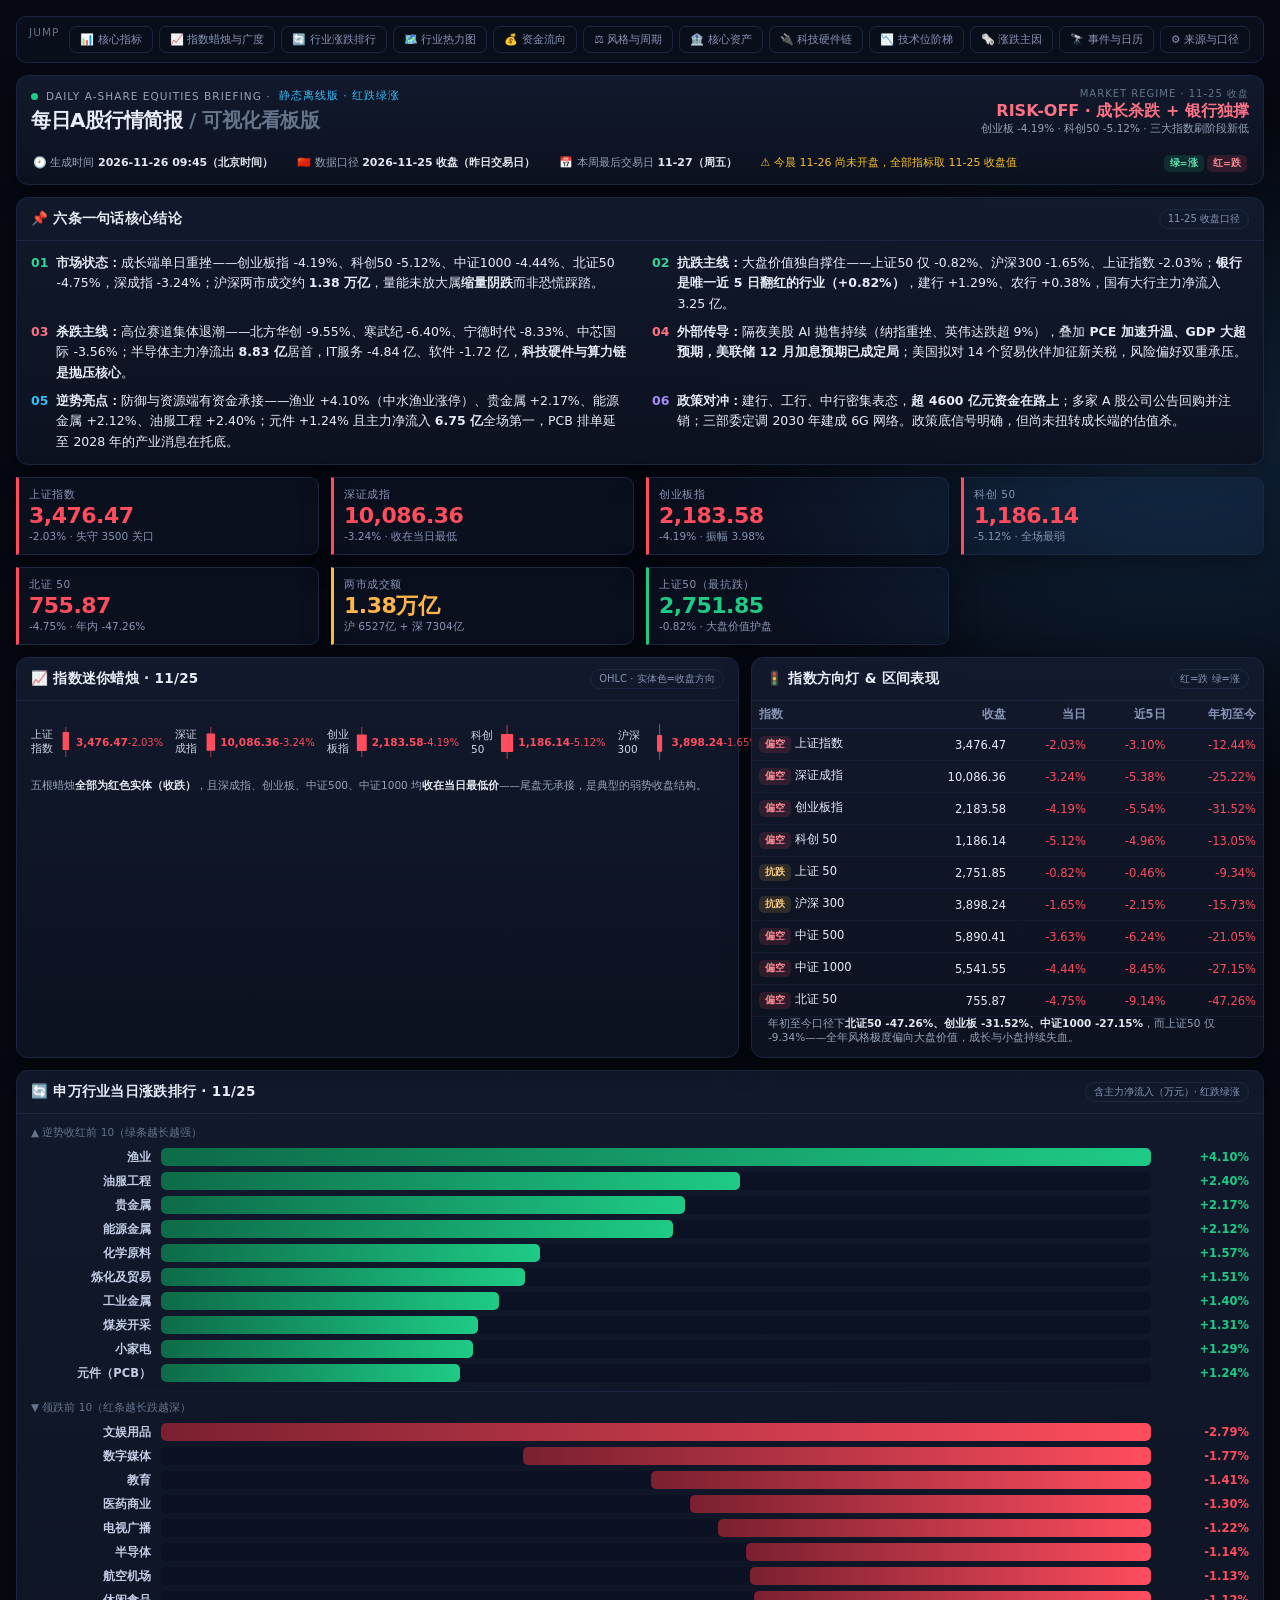
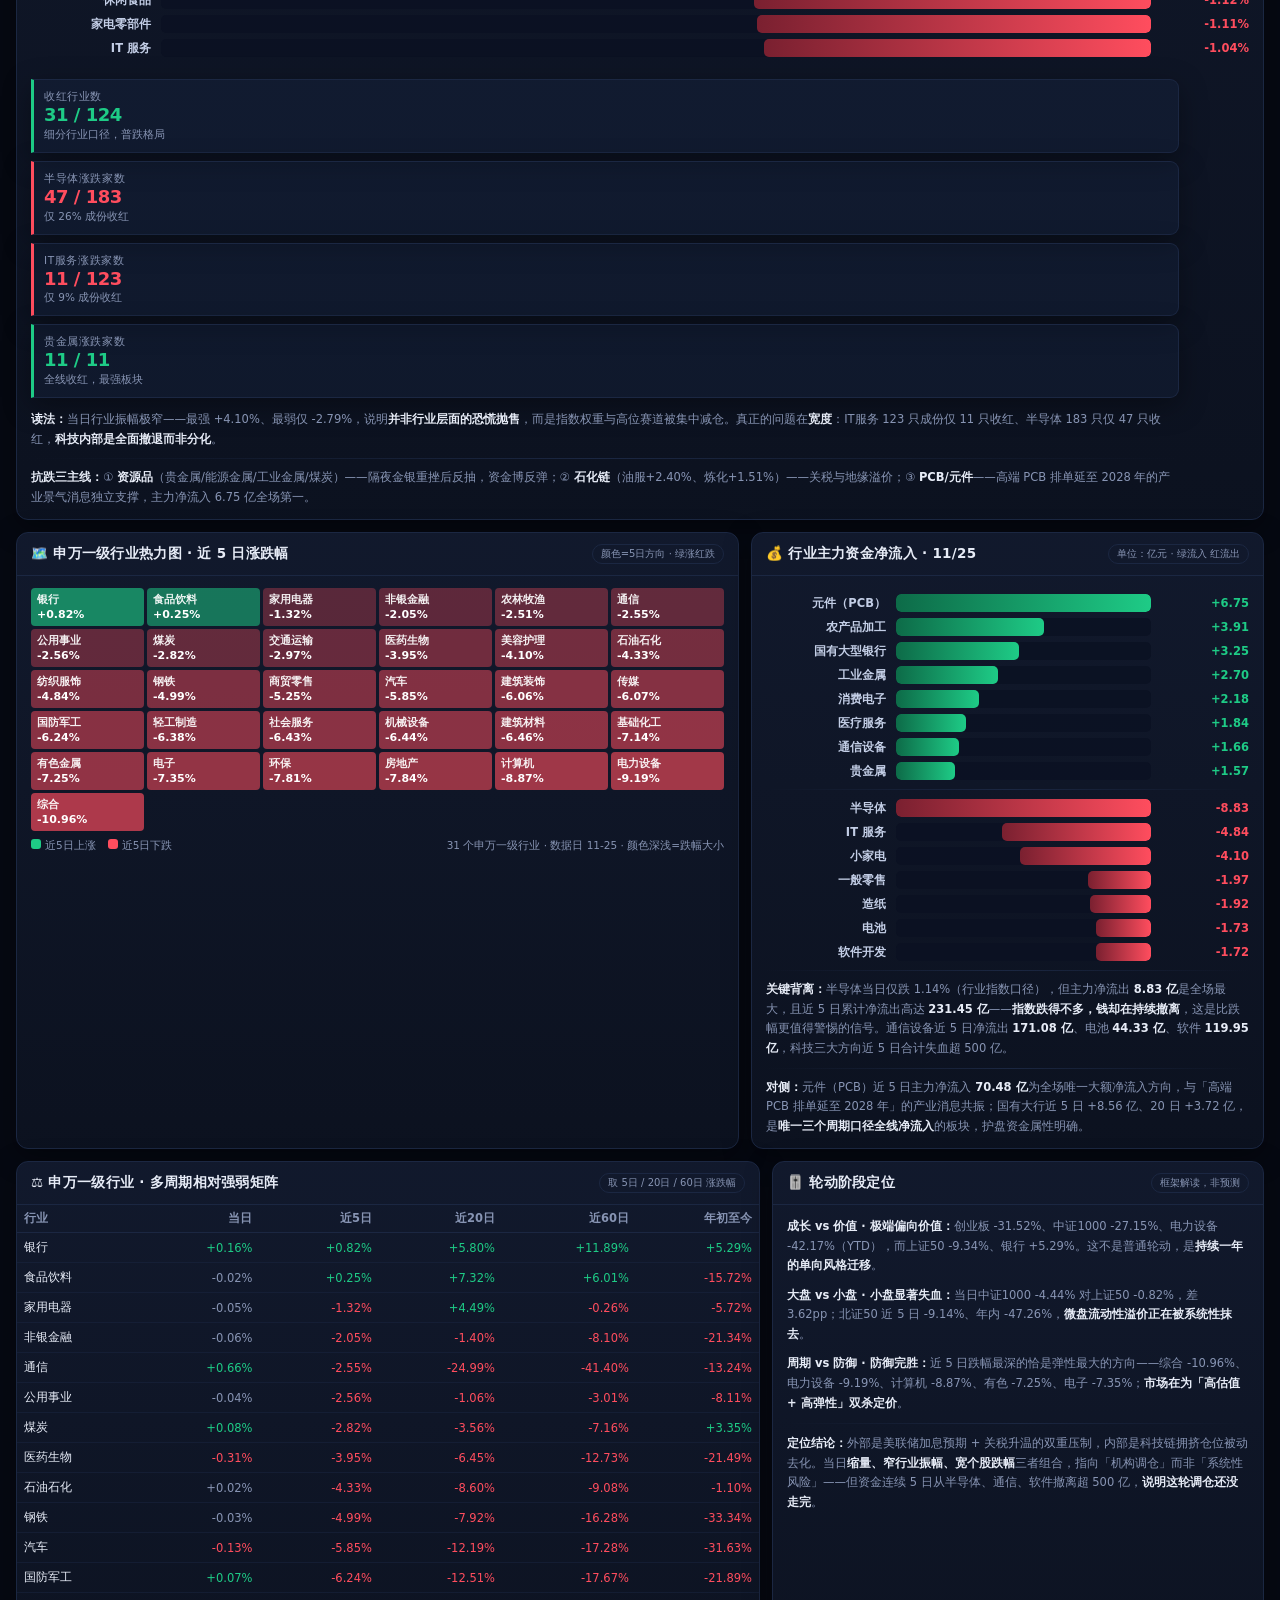
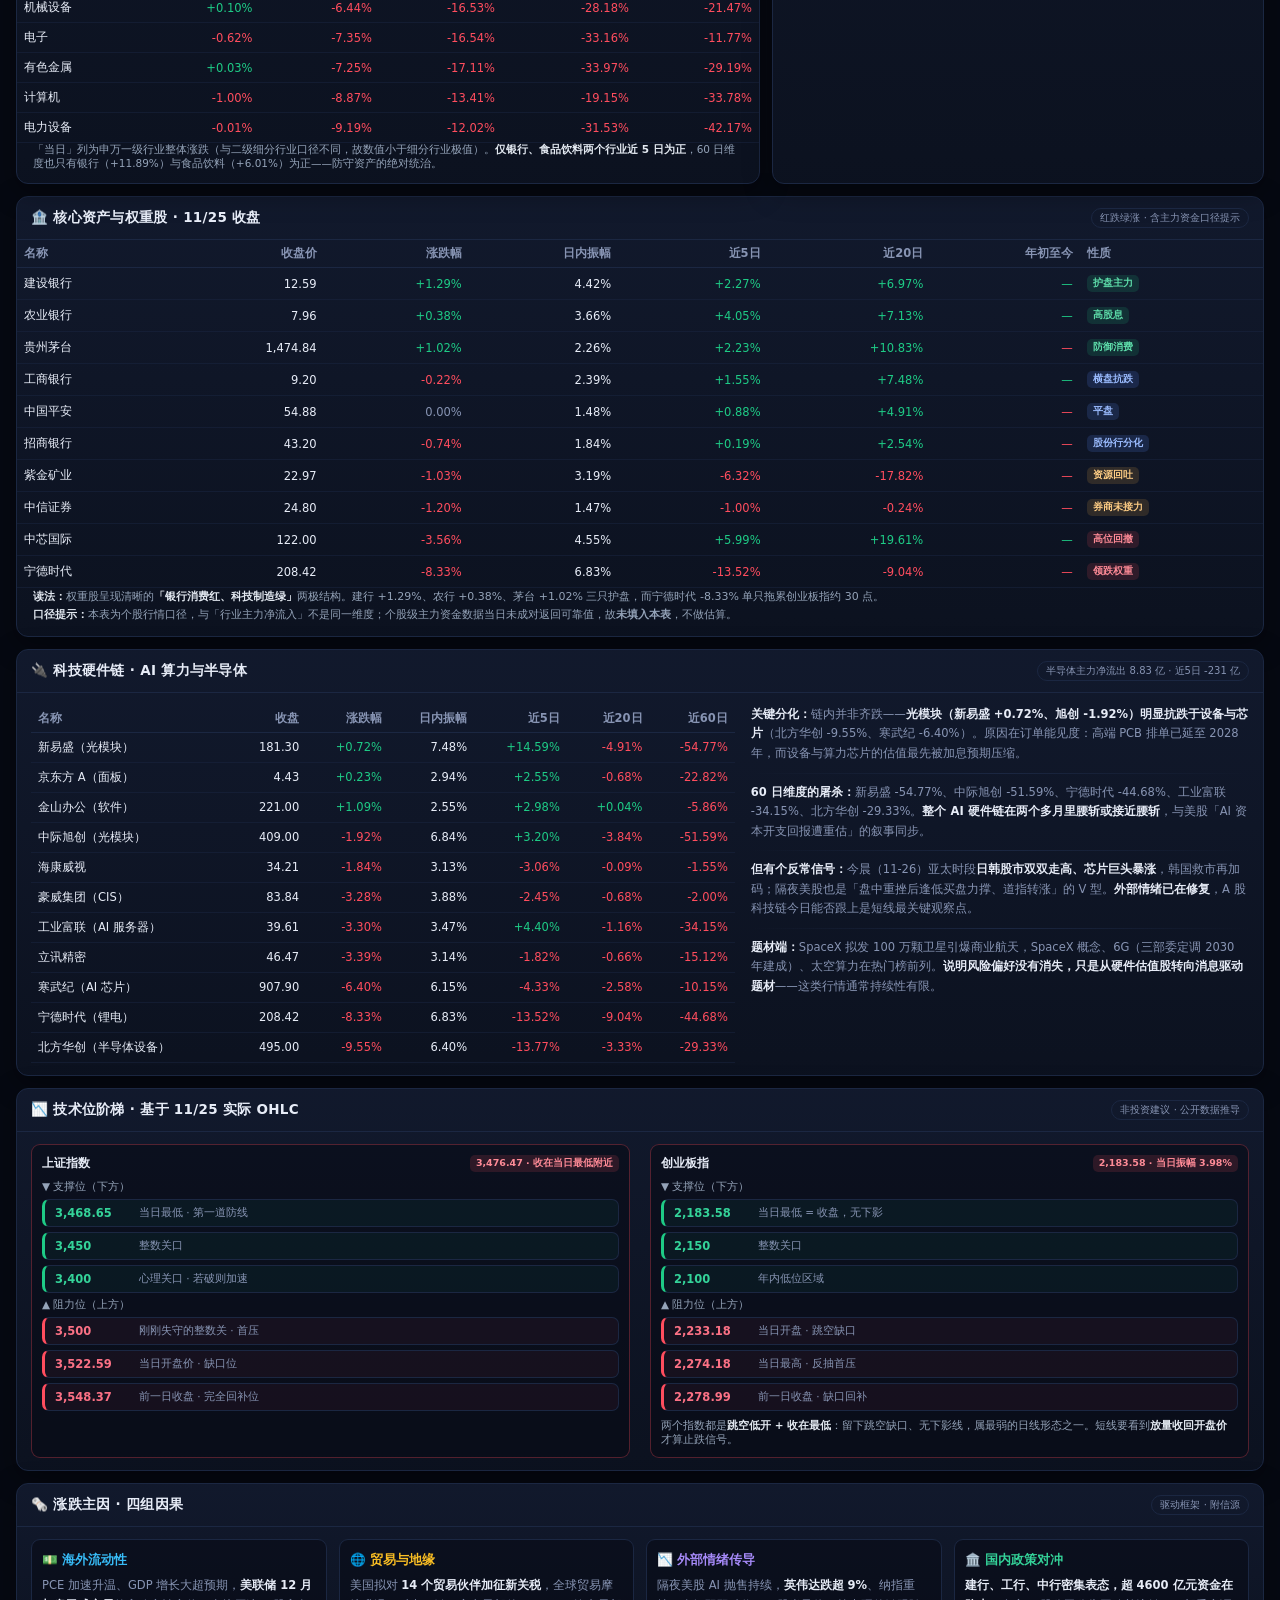
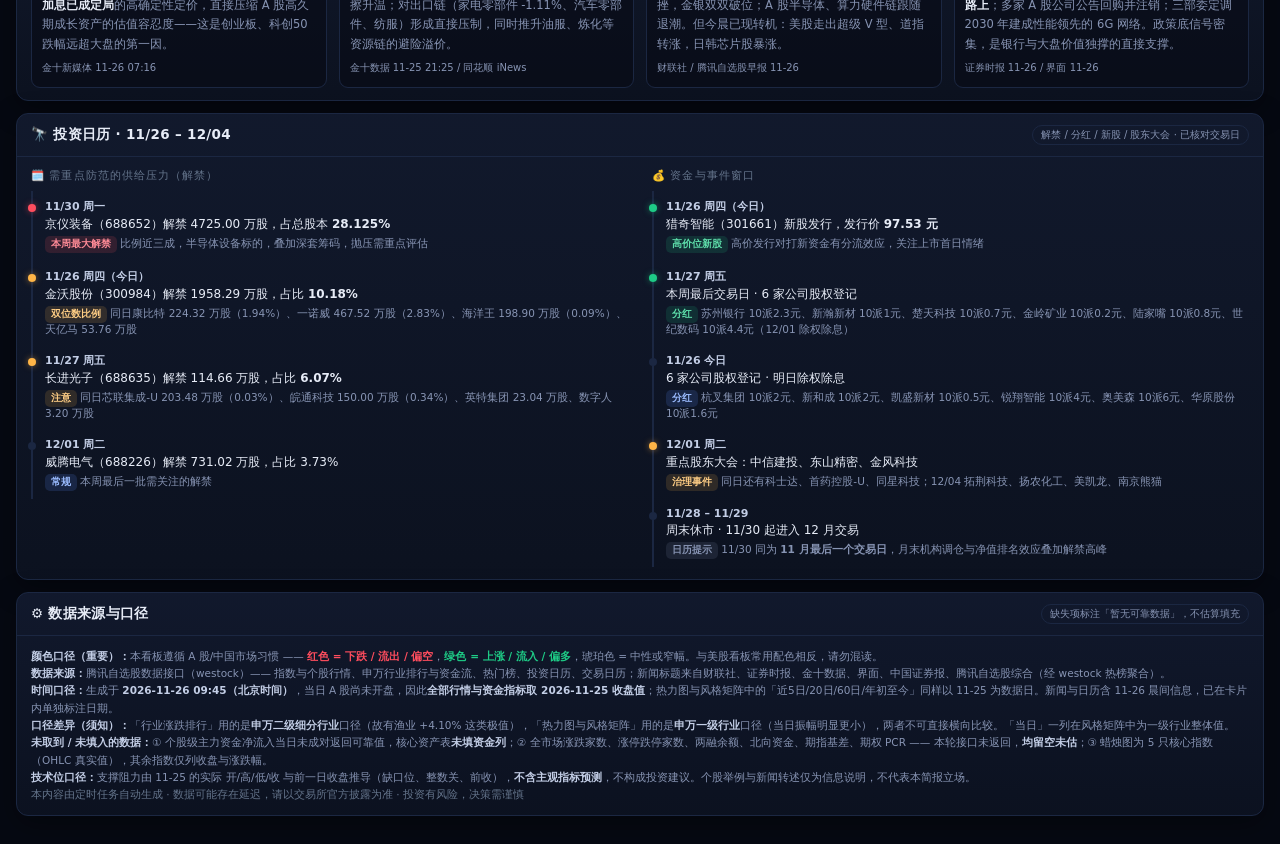
==== commit 0d4e6fe2: "report: 2026-11-28 19:33 (559.1 KB)" ====
--- a/dailyreport_a.html
+++ b/dailyreport_a.html
@@ -3,9 +3,9 @@
 <head>
 <meta charset="UTF-8">
 <meta name="viewport" content="width=device-width, initial-scale=1.0">
-<title>每日A股行情简报 · 可视化看板 · 2026-11-20</title>
+<title>每日A股行情简报 · 2026-11-26</title>
 <style>
-:root{--bg:#060912;--panel:#0c1220;--line:#1b2742;--txt:#e7ecf7;--mut:#8794b3;--up:#ff4d5e;--down:#1ecb86;--acc:#5b8cff;--warn:#ffb547;--pur:#b07cff}
+:root{--bg:#060912;--panel:#0c1220;--line:#1b2742;--txt:#e7ecf7;--mut:#8794b3;--up:#1ecb86;--down:#ff4d5e;--acc:#5b8cff;--warn:#ffb547;--pur:#b07cff}
 *{box-sizing:border-box}
 body{background:radial-gradient(1100px 650px at 12% -8%,#16244a 0,transparent 58%),radial-gradient(850px 600px at 92% 8%,#10243a 0,transparent 55%),var(--bg);color:var(--txt);font-family:"WenQuanYi Micro Hei","PingFang SC","Microsoft YaHei",system-ui,sans-serif;margin:0;padding:0;-webkit-font-smoothing:antialiased}
 .panel{background:linear-gradient(180deg,rgba(18,26,46,.94),rgba(12,18,32,.96));border:1px solid var(--line);border-radius:12px;box-shadow:0 8px 28px rgba(0,0,0,.35)}
@@ -16,39 +16,39 @@
 .up{color:var(--up)}.down{color:var(--down)}.flat{color:var(--mut)}
 .grid{display:grid;gap:12px}
 .kpi{border-left:3px solid var(--acc);padding:9px 12px;background:rgba(91,140,255,.05);border-radius:0 9px 9px 0}
-.kpi.r{border-left-color:var(--up)}.kpi.g{border-left-color:var(--down)}.kpi.y{border-left-color:var(--warn)}.kpi.p{border-left-color:var(--pur)}
+.kpi.r{border-left-color:var(--down)}.kpi.g{border-left-color:var(--up)}.kpi.y{border-left-color:var(--warn)}.kpi.p{border-left-color:var(--pur)}
 .kpi .l{font-size:10.5px;color:var(--mut);letter-spacing:.6px;text-transform:uppercase}
-.kpi .v{font-size:20px;font-weight:800;font-variant-numeric:tabular-nums;letter-spacing:-.5px;margin-top:1px;line-height:1.15}
+.kpi .v{font-size:22px;font-weight:800;font-variant-numeric:tabular-nums;letter-spacing:-.5px;margin-top:1px;line-height:1.15}
 .kpi .s{font-size:10.5px;color:var(--mut);margin-top:2px}
 table{width:100%;border-collapse:collapse;font-size:11.5px}
 th{color:var(--mut);font-weight:600;text-align:right;padding:6px 7px;border-bottom:1px solid var(--line);white-space:nowrap}
 td{padding:7px 7px;border-bottom:1px solid rgba(27,39,66,.5);text-align:right;font-variant-numeric:tabular-nums;white-space:nowrap}
 tbody tr:hover{background:rgba(91,140,255,.06)}
 .pill{display:inline-block;font-size:9.5px;padding:2px 6px;border-radius:5px;font-weight:600;white-space:nowrap}
-.pill.r{background:rgba(255,77,94,.14);color:#ff8b97}.pill.g{background:rgba(30,203,134,.14);color:#5fe0ac}.pill.b{background:rgba(91,140,255,.16);color:#9bbcff}.pill.y{background:rgba(255,181,71,.14);color:#ffce85}.pill.p{background:rgba(176,124,255,.16);color:#c9a8ff}
+.pill.r{background:rgba(255,77,94,.14);color:#ff8b97}.pill.g{background:rgba(30,203,134,.14);color:#5fe0ac}.pill.b{background:rgba(91,140,255,.16);color:#9bbcff}.pill.y{background:rgba(255,181,71,.14);color:#ffce85}.pill.p{background:rgba(176,124,255,.16);color:#c9a8ff}.pill.n{background:rgba(135,148,179,.14);color:var(--mut)}
 .live{width:7px;height:7px;border-radius:50%;background:#1ecb86;display:inline-block;box-shadow:0 0 0 0 rgba(30,203,134,.6);animation:pulse 2s infinite}
 @keyframes pulse{70%{box-shadow:0 0 0 7px rgba(30,203,134,0)}100%{box-shadow:0 0 0 0 rgba(30,203,134,0)}}
-.chips{display:flex;gap:6px;flex-wrap:wrap;padding:9px 12px;border:1px solid var(--line);border-radius:10px;background:rgba(12,18,32,.7);position:sticky;top:0;z-index:50;backdrop-filter:blur(8px)}
+.chips{display:flex;gap:6px;flex-wrap:wrap;padding:9px 12px;border:1px solid var(--line);border-radius:10px;background:rgba(12,18,32,.7);position:sticky;top:0;z-index:50;backdrop-filter:blur(8px);margin-bottom:12px}
 .chip{font-size:11px;color:var(--mut);text-decoration:none;padding:5px 10px;border:1px solid var(--line);border-radius:7px;transition:.15s;white-space:nowrap}
 .chip:hover{color:var(--txt);border-color:var(--acc);background:rgba(91,140,255,.1)}
-.chip.active{color:#fff;border-color:var(--acc);background:var(--acc)}
 .note{font-size:11.5px;color:var(--mut);line-height:1.7}
 .note b{color:var(--txt)}
 .foot{font-size:10px;color:var(--mut);line-height:1.7}
 .divider{height:1px;background:linear-gradient(90deg,transparent,var(--line),transparent);margin:9px 0}
-.legend{display:flex;gap:12px;flex-wrap:wrap;font-size:10.5px;color:var(--mut);align-items:center}
-.legend i{width:10px;height:10px;border-radius:3px;display:inline-block;margin-right:4px}
-.tree{display:grid;grid-template-columns:repeat(5,1fr);gap:3px}
+.hbar{display:grid;grid-template-columns:120px 1fr 88px;align-items:center;gap:10px;margin:6px 0}
+.hbar .n{font-size:11.5px;color:#c3cee6;font-weight:600;text-align:right}
+.hbar .t{height:18px;border-radius:5px;overflow:hidden;background:rgba(10,17,34,.8)}
+.hbar .f{height:100%;border-radius:5px}
+.hbar .v{font-size:11.5px;font-weight:700;text-align:right;font-variant-numeric:tabular-nums}
+.lvl{display:flex;align-items:center;gap:8px;padding:6px 10px;border-radius:7px;font-size:11.5px;margin:5px 0;border:1px solid var(--line)}
+.lvl.res{background:rgba(255,77,94,.05);border-left:3px solid var(--down)}
+.lvl.sup{background:rgba(30,203,134,.05);border-left:3px solid var(--up)}
+.lvl .pos{width:76px;flex-shrink:0;font-weight:700}
+.lvl .ds{font-size:10.5px;color:var(--mut)}
+.tree{display:grid;grid-template-columns:repeat(6,1fr);gap:3px}
 .tree-cell{border-radius:4px;padding:5px 6px;font-size:10.5px;font-weight:600;display:flex;flex-direction:column;gap:1px}
-.tree-cell .c-name{opacity:.92}
-.tree-cell .c-val{font-size:11px;font-weight:800}
-.hbar{display:grid;grid-template-columns:100px 1fr 70px;align-items:center;gap:10px;margin:6px 0}
-.hbar .n{font-size:11.5px;color:#c3cee6;font-weight:600;text-align:right}
-.hbar .t{height:18px;border-radius:5px;overflow:hidden}
-.hbar .f{height:100%;border-radius:5px;transition:width .5s cubic-bezier(.2,.7,.3,1)}
-.hbar .v{font-size:11.5px;font-weight:700;text-align:right;font-variant-numeric:tabular-nums}
-.op-card{border:1px solid var(--line);border-radius:9px;padding:10px;background:rgba(6,9,18,.5);transition:.15s}
-.op-card:hover{border-color:var(--acc);transform:translateY(-1px)}
+.tree-cell .c-name{opacity:.92}.tree-cell .c-val{font-size:11px;font-weight:800}
+.op-card{border:1px solid var(--line);border-radius:9px;padding:10px;background:rgba(6,9,18,.5)}
 .op-card .h{display:flex;align-items:center;justify-content:space-between;gap:6px;margin-bottom:6px}
 .op-card .nm{font-size:12px;font-weight:700}
 .op-card .bd{font-size:11px;color:#c9d3e8;line-height:1.55}
@@ -56,99 +56,54 @@
 .evt{border-left:2px solid var(--line);padding:8px 0 8px 12px;position:relative}
 .evt::before{content:'';position:absolute;left:-5px;top:13px;width:8px;height:8px;border-radius:50%;background:var(--line)}
 .evt.imp::before{background:var(--warn);box-shadow:0 0 6px rgba(255,181,71,.5)}
-.evt.hot::before{background:var(--up);box-shadow:0 0 6px rgba(255,77,94,.5)}
+.evt.hot::before{background:var(--down);box-shadow:0 0 6px rgba(255,77,94,.5)}
+.evt.good::before{background:var(--up);box-shadow:0 0 6px rgba(30,203,134,.5)}
 .evt .d{font-size:11px;font-weight:700;color:#c3cee6}
 .evt .t{font-size:12px;margin-top:2px}
 .evt .c{font-size:10.5px;color:var(--mut);margin-top:3px}
-.flex{display:flex}
-.flex-col{flex-direction:column}
-.items-center{align-items:center}
-.justify-between{justify-content:space-between}
-.self-center{align-self:center}
-.grid{display:grid}
-.grid-cols-1{grid-template-columns:repeat(1,minmax(0,1fr))}
-.grid-cols-2{grid-template-columns:repeat(2,minmax(0,1fr))}
-.grid-cols-3{grid-template-columns:repeat(3,minmax(0,1fr))}
-.grid-cols-4{grid-template-columns:repeat(4,minmax(0,1fr))}
-.grid-cols-5{grid-template-columns:repeat(5,minmax(0,1fr))}
-.grid-cols-12{grid-template-columns:repeat(12,minmax(0,1fr))}
-.col-span-12{grid-column:span 12}
-.gap-1{gap:.25rem}.gap-2{gap:.5rem}.gap-3{gap:.75rem}.gap-4{gap:1rem}.gap-5{gap:1.25rem}
-.gap-x-5{column-gap:1.25rem}.gap-x-6{column-gap:1.5rem}
-.p-2{padding:.5rem}
-.p-2\.5{padding:.625rem}
-.px-3{padding-left:.75rem;padding-right:.75rem}
-.px-4{padding-left:1rem;padding-right:1rem}
-.pt-1{padding-top:.25rem}.pt-2{padding-top:.5rem}
-.pb-3{padding-bottom:.75rem}
-.m-0{margin:0}
-.mt-0\.5{margin-top:.125rem}.mt-1{margin-top:.25rem}.mt-2{margin-top:.5rem}.mt-3{margin-top:.75rem}
-.mb-1{margin-bottom:.25rem}.mb-1\.5{margin-bottom:.375rem}.mb-2{margin-bottom:.5rem}.mb-3{margin-bottom:.75rem}
-.mr-1{margin-right:.25rem}.ml-auto{margin-left:auto}
-.w-2{width:.5rem}.h-2{height:.5rem}
-.text-\[10px\]{font-size:10px}
-.text-\[10\.5px\]{font-size:10.5px}
-.text-\[11px\]{font-size:11px}
-.text-\[11\.5px\]{font-size:11.5px}
-.text-\[12px\]{font-size:12px}
-.text-\[12\.5px\]{font-size:12.5px}
+.legend{display:flex;gap:12px;flex-wrap:wrap;font-size:10.5px;color:var(--mut);align-items:center}
+.legend i{width:10px;height:10px;border-radius:3px;display:inline-block;margin-right:4px}
+.src{font-size:10.5px;color:var(--mut);line-height:1.65}
+.src b{color:#c3cee6}
+.flex{display:flex}.flex-wrap{flex-wrap:wrap}.items-center{align-items:center}.justify-between{justify-content:space-between}
+.gap-2{gap:.5rem}.gap-3{gap:.75rem}.gap-4{gap:1rem}.gap-5{gap:1.25rem}.gap-x-6{column-gap:1.5rem}.gap-y-2{row-gap:.5rem}
+.p-2\.5{padding:.625rem}.px-4{padding-left:1rem;padding-right:1rem}.pb-3{padding-bottom:.75rem}.pt-2{padding-top:.5rem}
+.m-0{margin:0}.mt-2{margin-top:.5rem}.mb-1{margin-bottom:.25rem}.mb-1\.5{margin-bottom:.375rem}.mb-2{margin-bottom:.5rem}.mb-3{margin-bottom:.75rem}.ml-auto{margin-left:auto}.mr-1{margin-right:.25rem}
+.text-\[10px\]{font-size:10px}.text-\[10\.5px\]{font-size:10.5px}.text-\[11px\]{font-size:11px}.text-\[11\.5px\]{font-size:11.5px}.text-\[12px\]{font-size:12px}.text-\[12\.5px\]{font-size:12.5px}
 .text-base{font-size:1rem}.text-lg{font-size:1.125rem}
-.font-normal{font-weight:400}.font-semibold{font-weight:600}.font-bold{font-weight:700}.font-extrabold{font-weight:800}
-.leading-relaxed{line-height:1.625}
-.tracking-tight{letter-spacing:-.025em}.tracking-widest{letter-spacing:.1em}
-.uppercase{text-transform:uppercase}
-.text-left{text-align:left}.text-center{text-align:center}.text-right{text-align:right}
+.font-bold{font-weight:700}.font-extrabold{font-weight:800}.font-black{font-weight:900}
+.leading-relaxed{line-height:1.625}.tracking-tight{letter-spacing:-.025em}.tracking-widest{letter-spacing:.1em}.uppercase{text-transform:uppercase}
+.text-left{text-align:left}.text-right{text-align:right}
 .text-slate-200{color:#e2e8f0}.text-slate-300{color:#cbd5e1}.text-slate-400{color:#94a3b8}.text-slate-500{color:#64748b}
 .text-rose-400{color:#fb7185}.text-emerald-400{color:#34d399}.text-sky-400{color:#38bdf8}.text-violet-400{color:#a78bfa}.text-amber-400{color:#fbbf24}
-.bg-\[\#0a1122\]{background-color:#0a1122}
-.border{border-width:1px}.border-t{border-top-width:1px}.border-\[\#1b2742\]{border-color:#1b2742}
-.rounded{border-radius:.25rem}.rounded-full{border-radius:9999px}
+.border-t{border-top-width:1px}.border-\[\#1b2742\]{border-color:#1b2742}
 .max-w-\[1440px\]{max-width:1440px}.mx-auto{margin-left:auto;margin-right:auto}
-.space-y-2>:not([hidden])~:not([hidden]){margin-top:.5rem}
 .space-y-2\.5>:not([hidden])~:not([hidden]){margin-top:.625rem}
-.overflow-hidden{overflow:hidden}
+@media(min-width:768px){.md\:p-4{padding:1rem}.md\:text-xl{font-size:1.25rem}.md\:grid-cols-2{grid-template-columns:repeat(2,minmax(0,1fr))}.md\:grid-cols-4{grid-template-columns:repeat(4,minmax(0,1fr))}}
 @media(min-width:1024px){
-  .lg\:col-span-2{grid-column:span 2}
-  .lg\:col-span-3{grid-column:span 3}
-  .lg\:col-span-4{grid-column:span 4}
-  .lg\:col-span-5{grid-column:span 5}
-  .lg\:col-span-7{grid-column:span 7}
-  .lg\:col-span-8{grid-column:span 8}
-  .lg\:grid-cols-12{grid-template-columns:repeat(12,minmax(0,1fr))}
-  .lg\:grid-cols-2{grid-template-columns:repeat(2,minmax(0,1fr))}
-  .lg\:grid-cols-3{grid-template-columns:repeat(3,minmax(0,1fr))}
-  .lg\:grid-cols-4{grid-template-columns:repeat(4,minmax(0,1fr))}
-  .lg\:grid-cols-5{grid-template-columns:repeat(5,minmax(0,1fr))}
-}
-@media(min-width:768px){
-  .md\:p-4{padding:1rem}
-  .md\:text-xl{font-size:1.25rem}
-  .md\:grid-cols-2{grid-template-columns:repeat(2,minmax(0,1fr))}
-  .md\:grid-cols-4{grid-template-columns:repeat(4,minmax(0,1fr))}
-}
-@media(max-width:768px){
-  .tree{grid-template-columns:repeat(3,1fr)}
-  .hbar{grid-template-columns:78px 1fr 64px}
-  .kpi .v{font-size:16px}
+.lg\:col-span-2{grid-column:span 2}.lg\:col-span-3{grid-column:span 3}.lg\:col-span-4{grid-column:span 4}
+.lg\:col-span-5{grid-column:span 5}.lg\:col-span-7{grid-column:span 7}.lg\:col-span-8{grid-column:span 8}
+.lg\:grid-cols-12{grid-template-columns:repeat(12,minmax(0,1fr))}.lg\:grid-cols-2{grid-template-columns:repeat(2,minmax(0,1fr))}
+.lg\:grid-cols-3{grid-template-columns:repeat(3,minmax(0,1fr))}.lg\:grid-cols-4{grid-template-columns:repeat(4,minmax(0,1fr))}.lg\:grid-cols-5{grid-template-columns:repeat(5,minmax(0,1fr))}
 }
 </style>
 </head>
 <body class="p-2 md:p-4">
 <div class="max-w-[1440px] mx-auto">
 
-  <!-- 顶部导航 -->
-  <div class="chips mb-3">
-    <span class="text-[10.5px] text-slate-500 tracking-widest uppercase mr-1 self-center">JUMP</span>
+  <div class="chips">
+    <span class="text-[10.5px] text-slate-500 tracking-widest uppercase mr-1">JUMP</span>
     <a class="chip" href="#s-kpi">📊 核心指标</a>
-    <a class="chip" href="#s-breadth">📈 广度与方向灯</a>
-    <a class="chip" href="#s-dist">📉 涨跌分布</a>
-    <a class="chip" href="#s-sector">🔄 行业涨跌</a>
-    <a class="chip" href="#s-flow">💰 资金流</a>
-    <a class="chip" href="#s-style">⚖️ 风格指数</a>
-    <a class="chip" href="#s-stocks">🦅 重点个股</a>
-    <a class="chip" href="#s-semi">🔌 半导体</a>
+    <a class="chip" href="#s-breadth">📈 指数蜡烛与广度</a>
+    <a class="chip" href="#s-sector">🔄 行业涨跌排行</a>
+    <a class="chip" href="#s-tree">🗺️ 行业热力图</a>
+    <a class="chip" href="#s-flow">💰 资金流向</a>
+    <a class="chip" href="#s-style">⚖️ 风格与周期</a>
+    <a class="chip" href="#s-core">🏦 核心资产</a>
+    <a class="chip" href="#s-semi">🔌 科技硬件链</a>
+    <a class="chip" href="#s-tech">📉 技术位阶梯</a>
     <a class="chip" href="#s-news">🗞️ 涨跌主因</a>
-    <a class="chip" href="#s-cal">📅 投资日历</a>
+    <a class="chip" href="#s-outlook">🔭 事件与日历</a>
     <a class="chip" href="#s-meta">⚙️ 来源与口径</a>
   </div>
 
@@ -157,992 +112,394 @@
     <div class="panel-h" style="border-bottom:none">
       <div>
         <div class="flex items-center gap-2 text-[10.5px] text-slate-400 tracking-widest uppercase mb-1">
-          <span class="live"></span> LIVE · DAILY A-SHARE BRIEFING · <span class="text-sky-400">全静态渲染版</span>
+          <span class="live"></span> DAILY A-SHARE EQUITIES BRIEFING · <span class="text-sky-400">静态离线版 · 红跌绿涨</span>
         </div>
         <h1 class="text-lg md:text-xl font-extrabold tracking-tight m-0">每日A股行情简报 <span class="text-slate-500 font-normal">/ 可视化看板版</span></h1>
       </div>
       <div class="text-right">
-        <div class="text-[10px] text-slate-500 uppercase tracking-widest">Market regime · 11-20 收盘</div>
-        <div class="text-base font-black text-rose-400">DEFENSIVE · 外盘冲击 + 极致分化</div>
-        <div class="text-[10.5px] text-slate-400">上证50逆势收红 · 中小盘成长重挫 · 银行股一枝独秀</div>
-      </div>
-    </div>
-    <div class="px-4 pb-3 flex flex-wrap gap-x-5 gap-y-1 text-[11px] text-slate-400 border-t border-[#1b2742] pt-2">
-      <span>🕗 生成时间 <b class="text-slate-200">2026-11-21 10:21</b></span>
-      <span>🇨🇳 A股收盘 <b class="text-slate-200">2026-11-20（周五）</b></span>
-      <span class="text-amber-400">⚠️ 下一交易日 11/23（周一）</span>
-      <span class="ml-auto"><button class="f" onclick="window.scrollTo({top:0,behavior:'smooth'})">↑ 回顶部</button></span>
+        <div class="text-[10px] text-slate-500 uppercase tracking-widest">Market regime · 11-25 收盘</div>
+        <div class="text-base font-black text-rose-400">RISK-OFF · 成长杀跌 + 银行独撑</div>
+        <div class="text-[10.5px] text-slate-400">创业板 -4.19% · 科创50 -5.12% · 三大指数刷阶段新低</div>
+      </div>
+    </div>
+    <div class="px-4 pb-3 flex flex-wrap gap-x-6 gap-y-2 text-[11px] text-slate-400 border-t border-[#1b2742] pt-2">
+      <span>🕘 生成时间 <b class="text-slate-200">2026-11-26 09:45（北京时间）</b></span>
+      <span>🇨🇳 数据口径 <b class="text-slate-200">2026-11-25 收盘（昨日交易日）</b></span>
+      <span>📅 本周最后交易日 <b class="text-slate-200">11-27（周五）</b></span>
+      <span class="text-amber-400">⚠️ 今晨 11-26 尚未开盘，全部指标取 11-25 收盘值</span>
+      <span class="ml-auto"><span class="pill g">绿=涨</span> <span class="pill r">红=跌</span></span>
     </div>
   </div>
 
   <!-- 一句话结论 -->
   <div class="panel mb-3">
-    <div class="panel-h"><h3>📌 六条一句话核心结论</h3><span class="tag">11-20 收盘触发口径</span></div>
+    <div class="panel-h"><h3>📌 六条一句话核心结论</h3><span class="tag">11-25 收盘口径</span></div>
     <div class="panel-b grid md:grid-cols-2 gap-x-6 gap-y-2 text-[12.5px] leading-relaxed">
-      <div class="flex gap-2"><span class="text-rose-400 font-black shrink-0">01</span><span><b>市场状态：</b>大盘蓝筹抗跌、中小盘成长暴跌——上证50逆势 +0.45%，中证1000 -4.89%、创业板指 -3.54%、北证50 -4.85%，全市场 312/2370 上涨，跌停 28 家。</span></div>
-      <div class="flex gap-2"><span class="text-rose-400 font-black shrink-0">02</span><span><b>主导因素：</b>美股AI抛售潮传导——纳指单日 -5.3%、英伟达 -14%，全球风险偏好急剧恶化，A股半导体/AI链开盘即遭抛售，海光信息 -8.75%、长电科技 -9.50%。</span></div>
-      <div class="flex gap-2"><span class="text-amber-400 font-black shrink-0">03</span><span><b>板块分化：</b>银行（国有大型银行 +2.52%、股份制银行 +1.18%、保险 +1.23%）全面逆势走强，半导体 -4.91%、通用设备 -5.98%、游戏 -4.98% 领跌——资金极致避险。</span></div>
-      <div class="flex gap-2"><span class="text-amber-400 font-black shrink-0">04</span><span><b>轮动定位：</b>本轮是「外盘冲击 + 存量资金极致防御」——不是基本面恶化，而是全球AI去杠杆的情绪传导；银行股股息率3-3.7%、PE仅8-12倍，成为资金避风港。</span></div>
-      <div class="flex gap-2"><span class="text-sky-400 font-black shrink-0">05</span><span><b>资金信号：</b>主力净流入前三：紫金矿业 +8.15亿、贵州茅台 +7.88亿、中国平安 +4.53亿；净流出前三：招商银行 -5.26亿、寒武纪 -2.17亿、迈瑞医疗 -1.45亿。银行内部也出现分化。</span></div>
-      <div class="flex gap-2"><span class="text-violet-400 font-black shrink-0">06</span><span><b>政策面：</b>证监会重拳打击不实「小作文」，处罚4起典型案例；同时一日27家回购公告密集来袭，16家拟回购不低于1亿元，多家公告全部注销——回购注销潮构成中长期正面支撑。</span></div>
+      <div class="flex gap-2"><span class="text-emerald-400 font-black shrink-0">01</span><span><b>市场状态：</b>成长端单日重挫——创业板指 -4.19%、科创50 -5.12%、中证1000 -4.44%、北证50 -4.75%，深成指 -3.24%；沪深两市成交约 <b>1.38 万亿</b>，量能未放大属<b>缩量阴跌</b>而非恐慌踩踏。</span></div>
+      <div class="flex gap-2"><span class="text-emerald-400 font-black shrink-0">02</span><span><b>抗跌主线：</b>大盘价值独自撑住——上证50 仅 -0.82%、沪深300 -1.65%、上证指数 -2.03%；<b>银行是唯一近 5 日翻红的行业（+0.82%）</b>，建行 +1.29%、农行 +0.38%，国有大行主力净流入 3.25 亿。</span></div>
+      <div class="flex gap-2"><span class="text-rose-400 font-black shrink-0">03</span><span><b>杀跌主线：</b>高位赛道集体退潮——北方华创 -9.55%、寒武纪 -6.40%、宁德时代 -8.33%、中芯国际 -3.56%；半导体主力净流出 <b>8.83 亿</b>居首，IT服务 -4.84 亿、软件 -1.72 亿，<b>科技硬件与算力链是抛压核心</b>。</span></div>
+      <div class="flex gap-2"><span class="text-rose-400 font-black shrink-0">04</span><span><b>外部传导：</b>隔夜美股 AI 抛售持续（纳指重挫、英伟达跌超 9%），叠加 <b>PCE 加速升温、GDP 大超预期，美联储 12 月加息预期已成定局</b>；美国拟对 14 个贸易伙伴加征新关税，风险偏好双重承压。</span></div>
+      <div class="flex gap-2"><span class="text-sky-400 font-black shrink-0">05</span><span><b>逆势亮点：</b>防御与资源端有资金承接——渔业 +4.10%（中水渔业涨停）、贵金属 +2.17%、能源金属 +2.12%、油服工程 +2.40%；元件 +1.24% 且主力净流入 <b>6.75 亿</b>全场第一，PCB 排单延至 2028 年的产业消息在托底。</span></div>
+      <div class="flex gap-2"><span class="text-violet-400 font-black shrink-0">06</span><span><b>政策对冲：</b>建行、工行、中行密集表态，<b>超 4600 亿元资金在路上</b>；多家 A 股公司公告回购并注销；三部委定调 2030 年建成 6G 网络。政策底信号明确，但尚未扭转成长端的估值杀。</span></div>
     </div>
   </div>
 
   <!-- ROW 1: KPI -->
-  <section id="s-kpi" class="grid grid-cols-2 md:grid-cols-4 lg:grid-cols-5 gap-3 mb-3">
-    <div class="panel p-2.5 kpi r"><div class="l">上证指数</div><div class="v down">3533.79</div><div class="s">开3527.30 / 低3500.83 / 高3538.27</div></div><div class="panel p-2.5 kpi r"><div class="l">深证成指</div><div class="v down">10256.39</div><div class="s">开10402.29 / 低10256.39 / 高10436.04</div></div><div class="panel p-2.5 kpi r"><div class="l">创业板指</div><div class="v down">2212.13</div><div class="s">开2244.06 / 低2212.13 / 高2263.30</div></div><div class="panel p-2.5 kpi r"><div class="l">科创50</div><div class="v down">1231.09</div><div class="s">开1230.04 / 低1219.37 / 高1254.60</div></div><div class="panel p-2.5 kpi r"><div class="l">北证50</div><div class="v down">759.90</div><div class="s">开783.79 / 低759.90 / 高793.72</div></div><div class="panel p-2.5 kpi r"><div class="l">沪深300</div><div class="v down">3954.57</div><div class="s">开3925.74 / 低3894.47 / 高3961.07</div></div><div class="panel p-2.5 kpi r"><div class="l">中证500</div><div class="v down">6006.08</div><div class="s">开6146.79 / 低6006.08 / 高6175.38</div></div><div class="panel p-2.5 kpi r"><div class="l">中证1000</div><div class="v down">5648.63</div><div class="s">开5826.37 / 低5648.63 / 高5841.42</div></div><div class="panel p-2.5 kpi g"><div class="l">上证50</div><div class="v up">2785.92</div><div class="s">开2730.24 / 低2709.06 / 高2792.64</div></div><div class="panel p-2.5 kpi r"><div class="l">上证180</div><div class="v down">8983.53</div><div class="s">开8875.99 / 低8804.77 / 高8983.53</div></div>
-  </section>
-
-  <!-- ROW 2: 蜡烛 + 广度 + 方向灯 -->
-  <section class="grid lg:grid-cols-12 gap-3 mb-3">
+  <section id="s-kpi" class="grid grid-cols-2 md:grid-cols-4 lg:grid-cols-7 gap-3 mb-3">
+    <div class="panel p-2.5 kpi r"><div class="l">上证指数</div><div class="v down">3,476.47</div><div class="s">-2.03% · 失守 3500 关口</div></div>
+    <div class="panel p-2.5 kpi r"><div class="l">深证成指</div><div class="v down">10,086.36</div><div class="s">-3.24% · 收在当日最低</div></div>
+    <div class="panel p-2.5 kpi r"><div class="l">创业板指</div><div class="v down">2,183.58</div><div class="s">-4.19% · 振幅 3.98%</div></div>
+    <div class="panel p-2.5 kpi r"><div class="l">科创 50</div><div class="v down">1,186.14</div><div class="s">-5.12% · 全场最弱</div></div>
+    <div class="panel p-2.5 kpi r"><div class="l">北证 50</div><div class="v down">755.87</div><div class="s">-4.75% · 年内 -47.26%</div></div>
+    <div class="panel p-2.5 kpi y"><div class="l">两市成交额</div><div class="v" style="color:#ffb547">1.38万亿</div><div class="s">沪 6527亿 + 深 7304亿</div></div>
+    <div class="panel p-2.5 kpi g"><div class="l">上证50（最抗跌）</div><div class="v up">2,751.85</div><div class="s">-0.82% · 大盘价值护盘</div></div>
+  </section>
+
+  <!-- ROW 2: 蜡烛 + 广度 -->
+  <section id="s-breadth" class="grid lg:grid-cols-12 gap-3 mb-3">
+    <div class="panel lg:col-span-7">
+      <div class="panel-h"><h3>📈 指数迷你蜡烛 · 11/25</h3><span class="tag">OHLC · 实体色=收盘方向</span></div>
+      <div class="panel-b">
+        <div style="display:grid;grid-template-columns:repeat(5,1fr);gap:12px">
+          <!-- 蜡烛：全部收跌，红色实体 -->
+          <div class="flex flex-col items-center"><div class="text-[10.5px] text-slate-300 font-semibold">上证指数</div>
+            <svg width="34" height="58" viewBox="0 0 34 58"><line x1="17" y1="3" x2="17" y2="55" stroke="#ff4d5e" stroke-width="1.5" opacity=".75"/><rect x="11.5" y="11.6" width="11" height="31.4" fill="#ff4d5e" rx="1.5"/></svg>
+            <div class="text-[10.5px] down font-bold">3,476.47</div><div class="text-[10px] down">-2.03%</div></div>
+          <div class="flex flex-col items-center"><div class="text-[10.5px] text-slate-300 font-semibold">深证成指</div>
+            <svg width="34" height="58" viewBox="0 0 34 58"><line x1="17" y1="3" x2="17" y2="55" stroke="#ff4d5e" stroke-width="1.5" opacity=".75"/><rect x="9.6" y="14.4" width="14.8" height="29.8" fill="#ff4d5e" rx="1.5"/></svg>
+            <div class="text-[10.5px] down font-bold">10,086.36</div><div class="text-[10px] down">-3.24%</div></div>
+          <div class="flex flex-col items-center"><div class="text-[10.5px] text-slate-300 font-semibold">创业板指</div>
+            <svg width="34" height="58" viewBox="0 0 34 58"><line x1="17" y1="3" x2="17" y2="55" stroke="#ff4d5e" stroke-width="1.5" opacity=".75"/><rect x="8.4" y="15.9" width="17.2" height="28.6" fill="#ff4d5e" rx="1.5"/></svg>
+            <div class="text-[10.5px] down font-bold">2,183.58</div><div class="text-[10px] down">-4.19%</div></div>
+          <div class="flex flex-col items-center"><div class="text-[10.5px] text-slate-300 font-semibold">科创 50</div>
+            <svg width="34" height="58" viewBox="0 0 34 58"><line x1="17" y1="3" x2="17" y2="55" stroke="#ff4d5e" stroke-width="1.5" opacity=".75"/><rect x="7.6" y="16.8" width="18.8" height="27.4" fill="#ff4d5e" rx="1.5"/></svg>
+            <div class="text-[10.5px] down font-bold">1,186.14</div><div class="text-[10px] down">-5.12%</div></div>
+          <div class="flex flex-col items-center"><div class="text-[10.5px] text-slate-300 font-semibold">沪深 300</div>
+            <svg width="34" height="58" viewBox="0 0 34 58"><line x1="17" y1="3" x2="17" y2="55" stroke="#ff4d5e" stroke-width="1.5" opacity=".75"/><rect x="13.2" y="18.6" width="7.6" height="24.8" fill="#ff4d5e" rx="1.5"/></svg>
+            <div class="text-[10.5px] down font-bold">3,898.24</div><div class="text-[10px] down">-1.65%</div></div>
+        </div>
+        <div class="text-[10.5px] text-slate-400 mt-2">五根蜡烛<b class="text-slate-200">全部为红色实体（收跌）</b>，且深成指、创业板、中证500、中证1000 均<b class="text-slate-200">收在当日最低价</b>——尾盘无承接，是典型的弱势收盘结构。</div>
+      </div>
+    </div>
     <div class="panel lg:col-span-5">
-      <div class="panel-h"><h3>📈 指数迷你蜡烛 · 11/20</h3><span class="tag">OHLC · 实体色=收盘方向</span></div>
-      <div class="panel-b grid grid-cols-5 gap-3">
-        <div class="flex flex-col items-center">
-          <div class="text-[10.5px] text-slate-300 font-semibold">上证指数</div>
-          <svg width="32" height="54" viewBox="0 0 32 54">
-            <line x1="16" y1="2" x2="16" y2="52" stroke="#1ecb86" stroke-width="1.5" opacity=".75"/>
-            <rect x="14.5" y="12.0" width="3.0" height="17.3" fill="#1ecb86" rx="1.5"/>
-          </svg>
-          <div class="text-[10.5px] up font-bold">3533.79</div>
-          <div class="text-[10px] text-slate-500"><span class="up">+0.18%</span></div>
-        </div><div class="flex flex-col items-center">
-          <div class="text-[10.5px] text-slate-300 font-semibold">深证成指</div>
-          <svg width="32" height="54" viewBox="0 0 32 54">
-            <line x1="16" y1="2" x2="16" y2="52" stroke="#ff4d5e" stroke-width="1.5" opacity=".75"/>
-            <rect x="13.9" y="18.8" width="4.2" height="81.2" fill="#ff4d5e" rx="1.5"/>
-          </svg>
-          <div class="text-[10.5px] down font-bold">10256.39</div>
-          <div class="text-[10px] text-slate-500"><span class="down">-1.40%</span></div>
-        </div><div class="flex flex-col items-center">
-          <div class="text-[10.5px] text-slate-300 font-semibold">创业板指</div>
-          <svg width="32" height="54" viewBox="0 0 32 54">
-            <line x1="16" y1="2" x2="16" y2="52" stroke="#ff4d5e" stroke-width="1.5" opacity=".75"/>
-            <rect x="13.9" y="37.6" width="4.3" height="62.4" fill="#ff4d5e" rx="1.5"/>
-          </svg>
-          <div class="text-[10.5px] down font-bold">2212.13</div>
-          <div class="text-[10px] text-slate-500"><span class="down">-1.42%</span></div>
-        </div><div class="flex flex-col items-center">
-          <div class="text-[10.5px] text-slate-300 font-semibold">科创50</div>
-          <svg width="32" height="54" viewBox="0 0 32 54">
-            <line x1="16" y1="2" x2="16" y2="52" stroke="#1ecb86" stroke-width="1.5" opacity=".75"/>
-            <rect x="14.5" y="66.7" width="3.0" height="3.0" fill="#1ecb86" rx="1.5"/>
-          </svg>
-          <div class="text-[10.5px] up font-bold">1231.09</div>
-          <div class="text-[10px] text-slate-500"><span class="up">+0.09%</span></div>
-        </div><div class="flex flex-col items-center">
-          <div class="text-[10.5px] text-slate-300 font-semibold">沪深300</div>
-          <svg width="32" height="54" viewBox="0 0 32 54">
-            <line x1="16" y1="2" x2="16" y2="52" stroke="#1ecb86" stroke-width="1.5" opacity=".75"/>
-            <rect x="14.5" y="9.8" width="3.0" height="43.3" fill="#1ecb86" rx="1.5"/>
-          </svg>
-          <div class="text-[10.5px] up font-bold">3954.57</div>
-          <div class="text-[10px] text-slate-500"><span class="up">+0.73%</span></div>
-        </div>
-      </div>
-      <div class="px-3 pb-3 text-[10.5px] text-slate-400">每根蜡烛：上下影为当日高低、实体为开收。红色实体=收跌。</div>
-    </div>
-    <div class="panel lg:col-span-3">
-      <div class="panel-h"><h3>🔢 市场广度</h3><span class="tag">全市场</span></div>
-      <div class="panel-b space-y-2.5 text-[11.5px]">
-        <div>
-          <div class="flex justify-between mb-1"><span>上涨家数 / 下跌家数</span><span class="text-[10px] text-slate-500">312 / 2058</span></div>
-          <div class="flex h-3 rounded overflow-hidden bg-[#0a1122]">
-            <div style="width:13%;background:#1ecb86"></div>
-            <div style="width:87%;background:#ff4d5e"></div>
+      <div class="panel-h"><h3>🚦 指数方向灯 & 区间表现</h3><span class="tag">红=跌 绿=涨</span></div>
+      <div class="panel-b" style="padding:0">
+        <table>
+          <thead><tr><th class="text-left">指数</th><th>收盘</th><th>当日</th><th>近5日</th><th>年初至今</th></tr></thead>
+          <tbody>
+            <tr><td class="text-left"><span class="pill r">偏空</span> 上证指数</td><td>3,476.47</td><td class="down">-2.03%</td><td class="down">-3.10%</td><td class="down">-12.44%</td></tr>
+            <tr><td class="text-left"><span class="pill r">偏空</span> 深证成指</td><td>10,086.36</td><td class="down">-3.24%</td><td class="down">-5.38%</td><td class="down">-25.22%</td></tr>
+            <tr><td class="text-left"><span class="pill r">偏空</span> 创业板指</td><td>2,183.58</td><td class="down">-4.19%</td><td class="down">-5.54%</td><td class="down">-31.52%</td></tr>
+            <tr><td class="text-left"><span class="pill r">偏空</span> 科创 50</td><td>1,186.14</td><td class="down">-5.12%</td><td class="down">-4.96%</td><td class="down">-13.05%</td></tr>
+            <tr><td class="text-left"><span class="pill y">抗跌</span> 上证 50</td><td>2,751.85</td><td class="down">-0.82%</td><td class="down">-0.46%</td><td class="down">-9.34%</td></tr>
+            <tr><td class="text-left"><span class="pill y">抗跌</span> 沪深 300</td><td>3,898.24</td><td class="down">-1.65%</td><td class="down">-2.15%</td><td class="down">-15.73%</td></tr>
+            <tr><td class="text-left"><span class="pill r">偏空</span> 中证 500</td><td>5,890.41</td><td class="down">-3.63%</td><td class="down">-6.24%</td><td class="down">-21.05%</td></tr>
+            <tr><td class="text-left"><span class="pill r">偏空</span> 中证 1000</td><td>5,541.55</td><td class="down">-4.44%</td><td class="down">-8.45%</td><td class="down">-27.15%</td></tr>
+            <tr><td class="text-left"><span class="pill r">偏空</span> 北证 50</td><td>755.87</td><td class="down">-4.75%</td><td class="down">-9.14%</td><td class="down">-47.26%</td></tr>
+          </tbody>
+        </table>
+      </div>
+      <div class="px-4 pb-3 text-[10.5px] text-slate-400">年初至今口径下<b class="text-slate-200">北证50 -47.26%、创业板 -31.52%、中证1000 -27.15%</b>，而上证50 仅 -9.34%——全年风格极度偏向大盘价值，成长与小盘持续失血。</div>
+    </div>
+  </section>
+
+  <!-- ROW 3: 行业涨跌排行 -->
+  <section id="s-sector" class="panel mb-3">
+    <div class="panel-h"><h3>🔄 申万行业当日涨跌排行 · 11/25</h3><span class="tag">含主力净流入（万元）· 红跌绿涨</span></div>
+    <div class="panel-b">
+      <div class="grid grid-cols-12 gap-4">
+        <div class="col-span-12 lg:col-span-7">
+          <div class="text-[10.5px] text-slate-500 mb-2">▲ 逆势收红前 10（绿条越长越强）</div>
+          <div id="upList">
+            <div class="hbar"><div class="n">渔业</div><div class="t"><div class="f" style="width:100%;background:linear-gradient(90deg,#0d6b48,#1ecb86)"></div></div><div class="v up">+4.10%</div></div>
+            <div class="hbar"><div class="n">油服工程</div><div class="t"><div class="f" style="width:58.5%;background:linear-gradient(90deg,#0d6b48,#1ecb86)"></div></div><div class="v up">+2.40%</div></div>
+            <div class="hbar"><div class="n">贵金属</div><div class="t"><div class="f" style="width:52.9%;background:linear-gradient(90deg,#0d6b48,#1ecb86)"></div></div><div class="v up">+2.17%</div></div>
+            <div class="hbar"><div class="n">能源金属</div><div class="t"><div class="f" style="width:51.7%;background:linear-gradient(90deg,#0d6b48,#1ecb86)"></div></div><div class="v up">+2.12%</div></div>
+            <div class="hbar"><div class="n">化学原料</div><div class="t"><div class="f" style="width:38.3%;background:linear-gradient(90deg,#0d6b48,#1ecb86)"></div></div><div class="v up">+1.57%</div></div>
+            <div class="hbar"><div class="n">炼化及贸易</div><div class="t"><div class="f" style="width:36.8%;background:linear-gradient(90deg,#0d6b48,#1ecb86)"></div></div><div class="v up">+1.51%</div></div>
+            <div class="hbar"><div class="n">工业金属</div><div class="t"><div class="f" style="width:34.1%;background:linear-gradient(90deg,#0d6b48,#1ecb86)"></div></div><div class="v up">+1.40%</div></div>
+            <div class="hbar"><div class="n">煤炭开采</div><div class="t"><div class="f" style="width:32.0%;background:linear-gradient(90deg,#0d6b48,#1ecb86)"></div></div><div class="v up">+1.31%</div></div>
+            <div class="hbar"><div class="n">小家电</div><div class="t"><div class="f" style="width:31.5%;background:linear-gradient(90deg,#0d6b48,#1ecb86)"></div></div><div class="v up">+1.29%</div></div>
+            <div class="hbar"><div class="n">元件（PCB）</div><div class="t"><div class="f" style="width:30.2%;background:linear-gradient(90deg,#0d6b48,#1ecb86)"></div></div><div class="v up">+1.24%</div></div>
           </div>
-        </div><div>
-          <div class="flex justify-between mb-1"><span>涨停家数 / 跌停家数</span><span class="text-[10px] text-slate-500">42 / 28</span></div>
-          <div class="flex h-3 rounded overflow-hidden bg-[#0a1122]">
-            <div style="width:60%;background:#1ecb86"></div>
-            <div style="width:40%;background:#ff4d5e"></div>
-          </div>
-        </div><div>
-          <div class="flex justify-between mb-1"><span>涨幅>5% / 跌幅>5%</span><span class="text-[10px] text-slate-500">85 / 312</span></div>
-          <div class="flex h-3 rounded overflow-hidden bg-[#0a1122]">
-            <div style="width:21%;background:#1ecb86"></div>
-            <div style="width:79%;background:#ff4d5e"></div>
-          </div>
-        </div><div>
-          <div class="flex justify-between mb-1"><span>创60日新高 / 新低</span><span class="text-[10px] text-slate-500">23 / 187</span></div>
-          <div class="flex h-3 rounded overflow-hidden bg-[#0a1122]">
-            <div style="width:11%;background:#1ecb86"></div>
-            <div style="width:89%;background:#ff4d5e"></div>
-          </div>
-        </div><div>
-          <div class="flex justify-between mb-1"><span>站上20日均线 / 跌破</span><span class="text-[10px] text-slate-500">680 / 4690</span></div>
-          <div class="flex h-3 rounded overflow-hidden bg-[#0a1122]">
-            <div style="width:13%;background:#1ecb86"></div>
-            <div style="width:87%;background:#ff4d5e"></div>
+          <div class="divider"></div>
+          <div class="text-[10.5px] text-slate-500 mb-2">▼ 领跌前 10（红条越长跌越深）</div>
+          <div id="dnList">
+            <div class="hbar"><div class="n">文娱用品</div><div class="t"><div class="f" style="width:100%;margin-left:auto;background:linear-gradient(90deg,#7a2030,#ff4d5e)"></div></div><div class="v down">-2.79%</div></div>
+            <div class="hbar"><div class="n">数字媒体</div><div class="t"><div class="f" style="width:63.4%;margin-left:auto;background:linear-gradient(90deg,#7a2030,#ff4d5e)"></div></div><div class="v down">-1.77%</div></div>
+            <div class="hbar"><div class="n">教育</div><div class="t"><div class="f" style="width:50.5%;margin-left:auto;background:linear-gradient(90deg,#7a2030,#ff4d5e)"></div></div><div class="v down">-1.41%</div></div>
+            <div class="hbar"><div class="n">医药商业</div><div class="t"><div class="f" style="width:46.6%;margin-left:auto;background:linear-gradient(90deg,#7a2030,#ff4d5e)"></div></div><div class="v down">-1.30%</div></div>
+            <div class="hbar"><div class="n">电视广播</div><div class="t"><div class="f" style="width:43.7%;margin-left:auto;background:linear-gradient(90deg,#7a2030,#ff4d5e)"></div></div><div class="v down">-1.22%</div></div>
+            <div class="hbar"><div class="n">半导体</div><div class="t"><div class="f" style="width:40.9%;margin-left:auto;background:linear-gradient(90deg,#7a2030,#ff4d5e)"></div></div><div class="v down">-1.14%</div></div>
+            <div class="hbar"><div class="n">航空机场</div><div class="t"><div class="f" style="width:40.5%;margin-left:auto;background:linear-gradient(90deg,#7a2030,#ff4d5e)"></div></div><div class="v down">-1.13%</div></div>
+            <div class="hbar"><div class="n">休闲食品</div><div class="t"><div class="f" style="width:40.1%;margin-left:auto;background:linear-gradient(90deg,#7a2030,#ff4d5e)"></div></div><div class="v down">-1.12%</div></div>
+            <div class="hbar"><div class="n">家电零部件</div><div class="t"><div class="f" style="width:39.8%;margin-left:auto;background:linear-gradient(90deg,#7a2030,#ff4d5e)"></div></div><div class="v down">-1.11%</div></div>
+            <div class="hbar"><div class="n">IT 服务</div><div class="t"><div class="f" style="width:39.1%;margin-left:auto;background:linear-gradient(90deg,#7a2030,#ff4d5e)"></div></div><div class="v down">-1.04%</div></div>
           </div>
         </div>
-      </div>
-    </div>
-    <div class="panel lg:col-span-4">
-      <div class="panel-h"><h3>🚦 方向灯</h3><span class="tag">颜色=当日主导方向</span></div>
-      <div class="panel-b grid grid-cols-2 gap-2">
-        <div class="flex items-center gap-2 p-2 rounded border border-[#1b2742] text-[11px]">
-          <span class="w-2 h-2 rounded-full" style="background:#ff4d5e;box-shadow:0 0 6px #ff4d5e"></span>
-          <span class="text-slate-200 font-semibold">上证指数</span>
-          <span class="ml-auto down"><span class="down">-1.23%</span></span>
-        </div><div class="flex items-center gap-2 p-2 rounded border border-[#1b2742] text-[11px]">
-          <span class="w-2 h-2 rounded-full" style="background:#ff4d5e;box-shadow:0 0 6px #ff4d5e"></span>
-          <span class="text-slate-200 font-semibold">深证成指</span>
-          <span class="ml-auto down"><span class="down">-3.09%</span></span>
-        </div><div class="flex items-center gap-2 p-2 rounded border border-[#1b2742] text-[11px]">
-          <span class="w-2 h-2 rounded-full" style="background:#ff4d5e;box-shadow:0 0 6px #ff4d5e"></span>
-          <span class="text-slate-200 font-semibold">创业板指</span>
-          <span class="ml-auto down"><span class="down">-3.54%</span></span>
-        </div><div class="flex items-center gap-2 p-2 rounded border border-[#1b2742] text-[11px]">
-          <span class="w-2 h-2 rounded-full" style="background:#ff4d5e;box-shadow:0 0 6px #ff4d5e"></span>
-          <span class="text-slate-200 font-semibold">科创50</span>
-          <span class="ml-auto down"><span class="down">-3.12%</span></span>
-        </div><div class="flex items-center gap-2 p-2 rounded border border-[#1b2742] text-[11px]">
-          <span class="w-2 h-2 rounded-full" style="background:#ff4d5e;box-shadow:0 0 6px #ff4d5e"></span>
-          <span class="text-slate-200 font-semibold">北证50</span>
-          <span class="ml-auto down"><span class="down">-4.85%</span></span>
-        </div><div class="flex items-center gap-2 p-2 rounded border border-[#1b2742] text-[11px]">
-          <span class="w-2 h-2 rounded-full" style="background:#ff4d5e;box-shadow:0 0 6px #ff4d5e"></span>
-          <span class="text-slate-200 font-semibold">沪深300</span>
-          <span class="ml-auto down"><span class="down">-0.76%</span></span>
-        </div><div class="flex items-center gap-2 p-2 rounded border border-[#1b2742] text-[11px]">
-          <span class="w-2 h-2 rounded-full" style="background:#ff4d5e;box-shadow:0 0 6px #ff4d5e"></span>
-          <span class="text-slate-200 font-semibold">中证500</span>
-          <span class="ml-auto down"><span class="down">-3.93%</span></span>
-        </div><div class="flex items-center gap-2 p-2 rounded border border-[#1b2742] text-[11px]">
-          <span class="w-2 h-2 rounded-full" style="background:#ff4d5e;box-shadow:0 0 6px #ff4d5e"></span>
-          <span class="text-slate-200 font-semibold">中证1000</span>
-          <span class="ml-auto down"><span class="down">-4.89%</span></span>
-        </div><div class="flex items-center gap-2 p-2 rounded border border-[#1b2742] text-[11px]">
-          <span class="w-2 h-2 rounded-full" style="background:#8794b3;box-shadow:0 0 6px #8794b3"></span>
-          <span class="text-slate-200 font-semibold">上证50</span>
-          <span class="ml-auto up"><span class="up">+0.45%</span></span>
-        </div><div class="flex items-center gap-2 p-2 rounded border border-[#1b2742] text-[11px]">
-          <span class="w-2 h-2 rounded-full" style="background:#8794b3;box-shadow:0 0 6px #8794b3"></span>
-          <span class="text-slate-200 font-semibold">上证180</span>
-          <span class="ml-auto down"><span class="down">-0.41%</span></span>
+        <div class="col-span-12 lg:col-span-5">
+          <div class="grid grid-cols-2 gap-2 text-[11.5px] mb-3">
+            <div class="panel p-2.5 kpi g"><div class="l">收红行业数</div><div class="v up" style="font-size:18px">31 / 124</div><div class="s">细分行业口径，普跌格局</div></div>
+            <div class="panel p-2.5 kpi r"><div class="l">半导体涨跌家数</div><div class="v down" style="font-size:18px">47 / 183</div><div class="s">仅 26% 成份收红</div></div>
+            <div class="panel p-2.5 kpi r"><div class="l">IT服务涨跌家数</div><div class="v down" style="font-size:18px">11 / 123</div><div class="s">仅 9% 成份收红</div></div>
+            <div class="panel p-2.5 kpi g"><div class="l">贵金属涨跌家数</div><div class="v up" style="font-size:18px">11 / 11</div><div class="s">全线收红，最强板块</div></div>
+          </div>
+          <div class="note"><b>读法：</b>当日行业振幅极窄——最强 +4.10%、最弱仅 -2.79%，说明<b>并非行业层面的恐慌抛售</b>，而是指数权重与高位赛道被集中减仓。真正的问题在<b>宽度</b>：IT服务 123 只成份仅 11 只收红、半导体 183 只仅 47 只收红，<b>科技内部是全面撤退而非分化</b>。</div>
+          <div class="divider"></div>
+          <div class="note"><b class="text-emerald-400">抗跌三主线：</b>① <b>资源品</b>（贵金属/能源金属/工业金属/煤炭）——隔夜金银重挫后反抽，资金博反弹；② <b>石化链</b>（油服+2.40%、炼化+1.51%）——关税与地缘溢价；③ <b>PCB/元件</b>——高端 PCB 排单延至 2028 年的产业景气消息独立支撑，主力净流入 6.75 亿全场第一。</div>
         </div>
       </div>
-      <div class="px-3 pb-3 text-[10.5px] text-slate-400">红=收跌（主导空头），绿=收涨（主导多头），琥珀=窄幅。</div>
-    </div>
-  </section>
-
-  <!-- ROW 3: 涨跌分布 -->
-  <section id="s-dist" class="panel mb-3">
-    <div class="panel-h"><h3>📉 全市场涨跌分布 · 按桶</h3><span class="tag">等权分布 · 看尾部风险</span></div>
-    <div class="panel-b">
-      <div class="grid grid-cols-12 gap-3">
-        <div class="col-span-12 lg:col-span-8">
-          <div class="flex items-end gap-2" style="height:58px">
-            <div title="≤-9%：12 只" style="flex:1;height:3px;background:linear-gradient(180deg,#ff4d5e,#7a2030);border-radius:2px 2px 0 0;transition:height .5s"></div><div title="-9~-7%：28 只" style="flex:1;height:3px;background:linear-gradient(180deg,#ff4d5e,#7a2030);border-radius:2px 2px 0 0;transition:height .5s"></div><div title="-7~-5%：68 只" style="flex:1;height:5px;background:linear-gradient(180deg,#ff4d5e,#7a2030);border-radius:2px 2px 0 0;transition:height .5s"></div><div title="-5~-3%：142 只" style="flex:1;height:10px;background:linear-gradient(180deg,#ff4d5e,#7a2030);border-radius:2px 2px 0 0;transition:height .5s"></div><div title="-3~-1%：386 只" style="flex:1;height:27px;background:linear-gradient(180deg,#ff4d5e,#7a2030);border-radius:2px 2px 0 0;transition:height .5s"></div><div title="-1~0%：724 只" style="flex:1;height:50px;background:linear-gradient(180deg,#ff4d5e,#7a2030);border-radius:2px 2px 0 0;transition:height .5s"></div><div title="0~+1%：268 只" style="flex:1;height:19px;background:linear-gradient(180deg,#1ecb86,#0d6b48);border-radius:2px 2px 0 0;transition:height .5s"></div><div title="+1~+3%：44 只" style="flex:1;height:3px;background:linear-gradient(180deg,#1ecb86,#0d6b48);border-radius:2px 2px 0 0;transition:height .5s"></div><div title="≥+3%：8 只" style="flex:1;height:3px;background:linear-gradient(180deg,#1ecb86,#0d6b48);border-radius:2px 2px 0 0;transition:height .5s"></div>
-          </div>
-          <div class="grid grid-cols-9 gap-1 mt-1 text-center text-[10px]">
-            <div class="text-rose-400">12</div><div class="text-rose-400">28</div><div class="text-rose-400">68</div><div class="text-rose-400">142</div><div class="text-rose-400">386</div><div class="text-rose-400">724</div><div class="text-emerald-400">268</div><div class="text-emerald-400">44</div><div class="text-emerald-400">8</div>
-          </div>
+    </div>
+  </section>
+
+  <!-- ROW 4: Treemap + 资金流 -->
+  <section id="s-tree" class="grid lg:grid-cols-12 gap-3 mb-3">
+    <div class="panel lg:col-span-7">
+      <div class="panel-h"><h3>🗺️ 申万一级行业热力图 · 近 5 日涨跌幅</h3><span class="tag">颜色=5日方向 · 绿涨红跌</span></div>
+      <div class="panel-b">
+        <div class="tree" id="treeBody">
+          <div class="tree-cell" style="background:rgba(30,203,134,.62);color:#fff"><span class="c-name">银行</span><span class="c-val">+0.82%</span></div>
+          <div class="tree-cell" style="background:rgba(30,203,134,.52);color:#fff"><span class="c-name">食品饮料</span><span class="c-val">+0.25%</span></div>
+          <div class="tree-cell" style="background:rgba(255,77,94,.30);color:#fff"><span class="c-name">家用电器</span><span class="c-val">-1.32%</span></div>
+          <div class="tree-cell" style="background:rgba(255,77,94,.32);color:#fff"><span class="c-name">非银金融</span><span class="c-val">-2.05%</span></div>
+          <div class="tree-cell" style="background:rgba(255,77,94,.34);color:#fff"><span class="c-name">农林牧渔</span><span class="c-val">-2.51%</span></div>
+          <div class="tree-cell" style="background:rgba(255,77,94,.34);color:#fff"><span class="c-name">通信</span><span class="c-val">-2.55%</span></div>
+          <div class="tree-cell" style="background:rgba(255,77,94,.34);color:#fff"><span class="c-name">公用事业</span><span class="c-val">-2.56%</span></div>
+          <div class="tree-cell" style="background:rgba(255,77,94,.35);color:#fff"><span class="c-name">煤炭</span><span class="c-val">-2.82%</span></div>
+          <div class="tree-cell" style="background:rgba(255,77,94,.36);color:#fff"><span class="c-name">交通运输</span><span class="c-val">-2.97%</span></div>
+          <div class="tree-cell" style="background:rgba(255,77,94,.40);color:#fff"><span class="c-name">医药生物</span><span class="c-val">-3.95%</span></div>
+          <div class="tree-cell" style="background:rgba(255,77,94,.41);color:#fff"><span class="c-name">美容护理</span><span class="c-val">-4.10%</span></div>
+          <div class="tree-cell" style="background:rgba(255,77,94,.42);color:#fff"><span class="c-name">石油石化</span><span class="c-val">-4.33%</span></div>
+          <div class="tree-cell" style="background:rgba(255,77,94,.44);color:#fff"><span class="c-name">纺织服饰</span><span class="c-val">-4.84%</span></div>
+          <div class="tree-cell" style="background:rgba(255,77,94,.45);color:#fff"><span class="c-name">钢铁</span><span class="c-val">-4.99%</span></div>
+          <div class="tree-cell" style="background:rgba(255,77,94,.46);color:#fff"><span class="c-name">商贸零售</span><span class="c-val">-5.25%</span></div>
+          <div class="tree-cell" style="background:rgba(255,77,94,.48);color:#fff"><span class="c-name">汽车</span><span class="c-val">-5.85%</span></div>
+          <div class="tree-cell" style="background:rgba(255,77,94,.49);color:#fff"><span class="c-name">建筑装饰</span><span class="c-val">-6.06%</span></div>
+          <div class="tree-cell" style="background:rgba(255,77,94,.49);color:#fff"><span class="c-name">传媒</span><span class="c-val">-6.07%</span></div>
+          <div class="tree-cell" style="background:rgba(255,77,94,.50);color:#fff"><span class="c-name">国防军工</span><span class="c-val">-6.24%</span></div>
+          <div class="tree-cell" style="background:rgba(255,77,94,.51);color:#fff"><span class="c-name">轻工制造</span><span class="c-val">-6.38%</span></div>
+          <div class="tree-cell" style="background:rgba(255,77,94,.51);color:#fff"><span class="c-name">社会服务</span><span class="c-val">-6.43%</span></div>
+          <div class="tree-cell" style="background:rgba(255,77,94,.51);color:#fff"><span class="c-name">机械设备</span><span class="c-val">-6.44%</span></div>
+          <div class="tree-cell" style="background:rgba(255,77,94,.52);color:#fff"><span class="c-name">建筑材料</span><span class="c-val">-6.46%</span></div>
+          <div class="tree-cell" style="background:rgba(255,77,94,.54);color:#fff"><span class="c-name">基础化工</span><span class="c-val">-7.14%</span></div>
+          <div class="tree-cell" style="background:rgba(255,77,94,.54);color:#fff"><span class="c-name">有色金属</span><span class="c-val">-7.25%</span></div>
+          <div class="tree-cell" style="background:rgba(255,77,94,.55);color:#fff"><span class="c-name">电子</span><span class="c-val">-7.35%</span></div>
+          <div class="tree-cell" style="background:rgba(255,77,94,.56);color:#fff"><span class="c-name">环保</span><span class="c-val">-7.81%</span></div>
+          <div class="tree-cell" style="background:rgba(255,77,94,.56);color:#fff"><span class="c-name">房地产</span><span class="c-val">-7.84%</span></div>
+          <div class="tree-cell" style="background:rgba(255,77,94,.60);color:#fff"><span class="c-name">计算机</span><span class="c-val">-8.87%</span></div>
+          <div class="tree-cell" style="background:rgba(255,77,94,.61);color:#fff"><span class="c-name">电力设备</span><span class="c-val">-9.19%</span></div>
+          <div class="tree-cell" style="background:rgba(255,77,94,.66);color:#fff"><span class="c-name">综合</span><span class="c-val">-10.96%</span></div>
         </div>
-        <div class="col-span-12 lg:col-span-4">
-          <div class="grid grid-cols-2 gap-2 text-[11.5px]">
-            <div class="kpi" style="padding:6px 9px"><div class="l">样本数</div><div class="v" style="font-size:14px">2370 只</div></div>
-            <div class="kpi" style="padding:6px 9px"><div class="l">下跌占比</div><div class="v down" style="font-size:14px">86.8%</div></div>
-            <div class="kpi" style="padding:6px 9px"><div class="l">跌停家数</div><div class="v" style="font-size:14px">28 家</div></div>
-            <div class="kpi" style="padding:6px 9px"><div class="l">涨停家数</div><div class="v" style="font-size:14px">42 家</div></div>
-          </div>
+        <div class="legend mt-2"><span><i style="background:#1ecb86"></i>近5日上涨</span><span><i style="background:#ff4d5e"></i>近5日下跌</span><span class="ml-auto">31 个申万一级行业 · 数据日 11-25 · 颜色深浅=跌幅大小</span></div>
+      </div>
+    </div>
+    <div class="panel lg:col-span-5" id="s-flow">
+      <div class="panel-h"><h3>💰 行业主力资金净流入 · 11/25</h3><span class="tag">单位：亿元 · 绿流入 红流出</span></div>
+      <div class="panel-b">
+        <div id="flowBars">
+          <div class="hbar"><div class="n">元件（PCB）</div><div class="t"><div class="f" style="width:100%;background:linear-gradient(90deg,#0d6b48,#1ecb86)"></div></div><div class="v up">+6.75</div></div>
+          <div class="hbar"><div class="n">农产品加工</div><div class="t"><div class="f" style="width:57.9%;background:linear-gradient(90deg,#0d6b48,#1ecb86)"></div></div><div class="v up">+3.91</div></div>
+          <div class="hbar"><div class="n">国有大型银行</div><div class="t"><div class="f" style="width:48.1%;background:linear-gradient(90deg,#0d6b48,#1ecb86)"></div></div><div class="v up">+3.25</div></div>
+          <div class="hbar"><div class="n">工业金属</div><div class="t"><div class="f" style="width:40.1%;background:linear-gradient(90deg,#0d6b48,#1ecb86)"></div></div><div class="v up">+2.70</div></div>
+          <div class="hbar"><div class="n">消费电子</div><div class="t"><div class="f" style="width:32.4%;background:linear-gradient(90deg,#0d6b48,#1ecb86)"></div></div><div class="v up">+2.18</div></div>
+          <div class="hbar"><div class="n">医疗服务</div><div class="t"><div class="f" style="width:27.3%;background:linear-gradient(90deg,#0d6b48,#1ecb86)"></div></div><div class="v up">+1.84</div></div>
+          <div class="hbar"><div class="n">通信设备</div><div class="t"><div class="f" style="width:24.6%;background:linear-gradient(90deg,#0d6b48,#1ecb86)"></div></div><div class="v up">+1.66</div></div>
+          <div class="hbar"><div class="n">贵金属</div><div class="t"><div class="f" style="width:23.2%;background:linear-gradient(90deg,#0d6b48,#1ecb86)"></div></div><div class="v up">+1.57</div></div>
           <div class="divider"></div>
-          <div class="note"><b>读法：</b>分布呈「左肥右瘦」极端形态——超86%个股下跌，跌幅集中在 -1%~-3% 区间（386只），尾部 ≤-7% 有108只，属<b>系统性普跌</b>。右尾仅52只收红，其中银行股占绝对多数。</div>
+          <div class="hbar"><div class="n">半导体</div><div class="t"><div class="f" style="width:100%;margin-left:auto;background:linear-gradient(90deg,#7a2030,#ff4d5e)"></div></div><div class="v down">-8.83</div></div>
+          <div class="hbar"><div class="n">IT 服务</div><div class="t"><div class="f" style="width:58.5%;margin-left:auto;background:linear-gradient(90deg,#7a2030,#ff4d5e)"></div></div><div class="v down">-4.84</div></div>
+          <div class="hbar"><div class="n">小家电</div><div class="t"><div class="f" style="width:51.3%;margin-left:auto;background:linear-gradient(90deg,#7a2030,#ff4d5e)"></div></div><div class="v down">-4.10</div></div>
+          <div class="hbar"><div class="n">一般零售</div><div class="t"><div class="f" style="width:24.7%;margin-left:auto;background:linear-gradient(90deg,#7a2030,#ff4d5e)"></div></div><div class="v down">-1.97</div></div>
+          <div class="hbar"><div class="n">造纸</div><div class="t"><div class="f" style="width:24.1%;margin-left:auto;background:linear-gradient(90deg,#7a2030,#ff4d5e)"></div></div><div class="v down">-1.92</div></div>
+          <div class="hbar"><div class="n">电池</div><div class="t"><div class="f" style="width:21.7%;margin-left:auto;background:linear-gradient(90deg,#7a2030,#ff4d5e)"></div></div><div class="v down">-1.73</div></div>
+          <div class="hbar"><div class="n">软件开发</div><div class="t"><div class="f" style="width:21.5%;margin-left:auto;background:linear-gradient(90deg,#7a2030,#ff4d5e)"></div></div><div class="v down">-1.72</div></div>
         </div>
-      </div>
-    </div>
-  </section>
-
-  <!-- ROW 4: 行业涨跌 + 资金流 -->
-  <section class="grid lg:grid-cols-12 gap-3 mb-3">
-    <div id="s-sector" class="panel lg:col-span-7">
-      <div class="panel-h"><h3>🔄 申万行业涨跌排行 · 11/20</h3><span class="tag">按当日涨跌幅排列</span></div>
+        <div class="divider"></div>
+        <div class="note"><b class="text-rose-400">关键背离：</b>半导体当日仅跌 1.14%（行业指数口径），但主力净流出 <b>8.83 亿</b>是全场最大，且近 5 日累计净流出高达 <b>231.45 亿</b>——<b>指数跌得不多，钱却在持续撤离</b>，这是比跌幅更值得警惕的信号。通信设备近 5 日净流出 <b>171.08 亿</b>、电池 <b>44.33 亿</b>、软件 <b>119.95 亿</b>，科技三大方向近 5 日合计失血超 500 亿。</div>
+        <div class="divider"></div>
+        <div class="note"><b class="text-emerald-400">对侧：</b>元件（PCB）近 5 日主力净流入 <b>70.48 亿</b>为全场唯一大额净流入方向，与「高端 PCB 排单延至 2028 年」的产业消息共振；国有大行近 5 日 +8.56 亿、20 日 +3.72 亿，是<b>唯一三个周期口径全线净流入</b>的板块，护盘资金属性明确。</div>
+      </div>
+    </div>
+  </section>
+
+  <!-- ROW 5: 风格与周期 -->
+  <section id="s-style" class="grid lg:grid-cols-5 gap-3 mb-3">
+    <div class="panel lg:col-span-3">
+      <div class="panel-h"><h3>⚖️ 申万一级行业 · 多周期相对强弱矩阵</h3><span class="tag">取 5日 / 20日 / 60日 涨跌幅</span></div>
       <div class="panel-b" style="padding:0">
         <table>
-          <thead><tr><th>行业</th><th>当日</th><th>5日</th><th>20日</th><th>PE</th></tr></thead>
+          <thead><tr><th class="text-left">行业</th><th>当日</th><th>近5日</th><th>近20日</th><th>近60日</th><th>年初至今</th></tr></thead>
           <tbody>
-            <tr>
-          <td class="text-left">通用设备</td>
-          <td class="down"><span class="down">-5.98%</span></td>
-          <td class="down"><span class="down">-1.00%</span></td>
-          <td class="down"><span class="down">-5.80%</span></td>
-          <td class="text-slate-400">3.5</td>
-        </tr><tr>
-          <td class="text-left">游戏Ⅱ</td>
-          <td class="down"><span class="down">-4.98%</span></td>
-          <td class="down"><span class="down">-4.99%</span></td>
-          <td class="down"><span class="down">-6.61%</span></td>
-          <td class="text-slate-400">2.3</td>
-        </tr><tr>
-          <td class="text-left">半导体</td>
-          <td class="down"><span class="down">-4.91%</span></td>
-          <td class="up"><span class="up">+14.58%</span></td>
-          <td class="down"><span class="down">-4.17%</span></td>
-          <td class="text-slate-400">38.2</td>
-        </tr><tr>
-          <td class="text-left">PCB概念</td>
-          <td class="down"><span class="down">-4.89%</span></td>
-          <td class="down"><span class="down">-4.18%</span></td>
-          <td class="down"><span class="down">-6.02%</span></td>
-          <td class="text-slate-400">3.4</td>
-        </tr><tr>
-          <td class="text-left">消费电子</td>
-          <td class="down"><span class="down">-4.72%</span></td>
-          <td class="down"><span class="down">-12.32%</span></td>
-          <td class="down"><span class="down">-11.94%</span></td>
-          <td class="text-slate-400">2.9</td>
-        </tr><tr>
-          <td class="text-left">通信设备</td>
-          <td class="down"><span class="down">-4.71%</span></td>
-          <td class="down"><span class="down">-5.00%</span></td>
-          <td class="down"><span class="down">-0.38%</span></td>
-          <td class="text-slate-400">3.5</td>
-        </tr><tr>
-          <td class="text-left">电子</td>
-          <td class="down"><span class="down">-4.60%</span></td>
-          <td class="down"><span class="down">-3.11%</span></td>
-          <td class="down"><span class="down">-3.41%</span></td>
-          <td class="text-slate-400">3.2</td>
-        </tr><tr>
-          <td class="text-left">汽车零部件</td>
-          <td class="down"><span class="down">-4.50%</span></td>
-          <td class="down"><span class="down">-6.51%</span></td>
-          <td class="down"><span class="down">-0.87%</span></td>
-          <td class="text-slate-400">2.6</td>
-        </tr><tr>
-          <td class="text-left">化学制品</td>
-          <td class="down"><span class="down">-4.34%</span></td>
-          <td class="down"><span class="down">-3.70%</span></td>
-          <td class="down"><span class="down">-1.16%</span></td>
-          <td class="text-slate-400">2.4</td>
-        </tr><tr>
-          <td class="text-left">电池</td>
-          <td class="down"><span class="down">-3.84%</span></td>
-          <td class="down"><span class="down">-10.40%</span></td>
-          <td class="down"><span class="down">-6.02%</span></td>
-          <td class="text-slate-400">2.7</td>
-        </tr><tr>
-          <td class="text-left">光伏设备</td>
-          <td class="down"><span class="down">-3.75%</span></td>
-          <td class="down"><span class="down">-4.13%</span></td>
-          <td class="down"><span class="down">-3.63%</span></td>
-          <td class="text-slate-400">1.8</td>
-        </tr><tr>
-          <td class="text-left">医疗器械</td>
-          <td class="down"><span class="down">-3.51%</span></td>
-          <td class="up"><span class="up">+18.25%</span></td>
-          <td class="up"><span class="up">+4.44%</span></td>
-          <td class="text-slate-400">2.3</td>
-        </tr><tr>
-          <td class="text-left">电网设备</td>
-          <td class="down"><span class="down">-3.44%</span></td>
-          <td class="down"><span class="down">-3.05%</span></td>
-          <td class="down"><span class="down">-1.31%</span></td>
-          <td class="text-slate-400">2.7</td>
-        </tr><tr>
-          <td class="text-left">贵金属</td>
-          <td class="down"><span class="down">-3.36%</span></td>
-          <td class="down"><span class="down">-17.58%</span></td>
-          <td class="down"><span class="down">-10.05%</span></td>
-          <td class="text-slate-400">3.4</td>
-        </tr><tr>
-          <td class="text-left">有色金属</td>
-          <td class="down"><span class="down">-3.27%</span></td>
-          <td class="down"><span class="down">-16.09%</span></td>
-          <td class="down"><span class="down">-10.40%</span></td>
-          <td class="text-slate-400">3.0</td>
-        </tr><tr>
-          <td class="text-left">医药生物</td>
-          <td class="down"><span class="down">-3.25%</span></td>
-          <td class="up"><span class="up">+4.25%</span></td>
-          <td class="up"><span class="up">+2.46%</span></td>
-          <td class="text-slate-400">2.0</td>
-        </tr><tr>
-          <td class="text-left">元件</td>
-          <td class="down"><span class="down">-2.94%</span></td>
-          <td class="down"><span class="down">-4.40%</span></td>
-          <td class="down"><span class="down">-4.74%</span></td>
-          <td class="text-slate-400">3.2</td>
-        </tr><tr>
-          <td class="text-left">影视院线</td>
-          <td class="down"><span class="down">-2.84%</span></td>
-          <td class="up"><span class="up">+1.01%</span></td>
-          <td class="down"><span class="down">-2.16%</span></td>
-          <td class="text-slate-400">0.0</td>
-        </tr><tr>
-          <td class="text-left">工业金属</td>
-          <td class="down"><span class="down">-2.07%</span></td>
-          <td class="down"><span class="down">-4.99%</span></td>
-          <td class="down"><span class="down">-5.84%</span></td>
-          <td class="text-slate-400">2.5</td>
-        </tr><tr>
-          <td class="text-left">燃气Ⅱ</td>
-          <td class="down"><span class="down">-1.10%</span></td>
-          <td class="down"><span class="down">-2.50%</span></td>
-          <td class="down"><span class="down">-2.50%</span></td>
-          <td class="text-slate-400">1.6</td>
-        </tr><tr>
-          <td class="text-left">证券Ⅱ</td>
-          <td class="down"><span class="down">-0.38%</span></td>
-          <td class="down"><span class="down">-6.10%</span></td>
-          <td class="down"><span class="down">-4.74%</span></td>
-          <td class="text-slate-400">1.2</td>
-        </tr><tr>
-          <td class="text-left">电力</td>
-          <td class="up"><span class="up">+0.11%</span></td>
-          <td class="down"><span class="down">-0.50%</span></td>
-          <td class="down"><span class="down">-1.22%</span></td>
-          <td class="text-slate-400">3.0</td>
-        </tr><tr>
-          <td class="text-left">石油石化</td>
-          <td class="up"><span class="up">+0.31%</span></td>
-          <td class="down"><span class="down">-17.58%</span></td>
-          <td class="down"><span class="down">-6.92%</span></td>
-          <td class="text-slate-400">3.0</td>
-        </tr><tr>
-          <td class="text-left">煤炭</td>
-          <td class="up"><span class="up">+0.33%</span></td>
-          <td class="down"><span class="down">-3.63%</span></td>
-          <td class="down"><span class="down">-4.13%</span></td>
-          <td class="text-slate-400">1.9</td>
-        </tr><tr>
-          <td class="text-left">养殖业</td>
-          <td class="up"><span class="up">+0.35%</span></td>
-          <td class="up"><span class="up">+7.79%</span></td>
-          <td class="down"><span class="down">-2.14%</span></td>
-          <td class="text-slate-400">0.9</td>
-        </tr><tr>
-          <td class="text-left">白酒Ⅱ</td>
-          <td class="up"><span class="up">+0.41%</span></td>
-          <td class="up"><span class="up">+11.29%</span></td>
-          <td class="down"><span class="down">-1.77%</span></td>
-          <td class="text-slate-400">7.1</td>
-        </tr><tr>
-          <td class="text-left">煤炭开采</td>
-          <td class="up"><span class="up">+0.45%</span></td>
-          <td class="down"><span class="down">-3.70%</span></td>
-          <td class="down"><span class="down">-1.20%</span></td>
-          <td class="text-slate-400">1.9</td>
-        </tr><tr>
-          <td class="text-left">炼化及贸易</td>
-          <td class="up"><span class="up">+0.93%</span></td>
-          <td class="down"><span class="down">-1.28%</span></td>
-          <td class="down"><span class="down">-1.52%</span></td>
-          <td class="text-slate-400">2.4</td>
-        </tr><tr>
-          <td class="text-left">股份制银行Ⅱ</td>
-          <td class="up"><span class="up">+1.18%</span></td>
-          <td class="up"><span class="up">+5.34%</span></td>
-          <td class="down"><span class="down">-3.16%</span></td>
-          <td class="text-slate-400">3.7</td>
-        </tr><tr>
-          <td class="text-left">保险Ⅱ</td>
-          <td class="up"><span class="up">+1.23%</span></td>
-          <td class="up"><span class="up">+7.15%</span></td>
-          <td class="down"><span class="down">-0.24%</span></td>
-          <td class="text-slate-400">2.6</td>
-        </tr><tr>
-          <td class="text-left">国有大型银行Ⅱ</td>
-          <td class="up"><span class="up">+2.52%</span></td>
-          <td class="up"><span class="up">+9.07%</span></td>
-          <td class="up"><span class="up">+1.02%</span></td>
-          <td class="text-slate-400">3.1</td>
-        </tr>
+            <tr><td class="text-left">银行</td><td class="up">+0.16%</td><td class="up">+0.82%</td><td class="up">+5.80%</td><td class="up">+11.89%</td><td class="up">+5.29%</td></tr>
+            <tr><td class="text-left">食品饮料</td><td class="flat">-0.02%</td><td class="up">+0.25%</td><td class="up">+7.32%</td><td class="up">+6.01%</td><td class="down">-15.72%</td></tr>
+            <tr><td class="text-left">家用电器</td><td class="flat">-0.05%</td><td class="down">-1.32%</td><td class="up">+4.49%</td><td class="down">-0.26%</td><td class="down">-5.72%</td></tr>
+            <tr><td class="text-left">非银金融</td><td class="flat">-0.06%</td><td class="down">-2.05%</td><td class="down">-1.40%</td><td class="down">-8.10%</td><td class="down">-21.34%</td></tr>
+            <tr><td class="text-left">通信</td><td class="up">+0.66%</td><td class="down">-2.55%</td><td class="down">-24.99%</td><td class="down">-41.40%</td><td class="down">-13.24%</td></tr>
+            <tr><td class="text-left">公用事业</td><td class="flat">-0.04%</td><td class="down">-2.56%</td><td class="down">-1.06%</td><td class="down">-3.01%</td><td class="down">-8.11%</td></tr>
+            <tr><td class="text-left">煤炭</td><td class="up">+0.08%</td><td class="down">-2.82%</td><td class="down">-3.56%</td><td class="down">-7.16%</td><td class="up">+3.35%</td></tr>
+            <tr><td class="text-left">医药生物</td><td class="down">-0.31%</td><td class="down">-3.95%</td><td class="down">-6.45%</td><td class="down">-12.73%</td><td class="down">-21.49%</td></tr>
+            <tr><td class="text-left">石油石化</td><td class="flat">+0.02%</td><td class="down">-4.33%</td><td class="down">-8.60%</td><td class="down">-9.08%</td><td class="down">-1.10%</td></tr>
+            <tr><td class="text-left">钢铁</td><td class="flat">-0.03%</td><td class="down">-4.99%</td><td class="down">-7.92%</td><td class="down">-16.28%</td><td class="down">-33.34%</td></tr>
+            <tr><td class="text-left">汽车</td><td class="down">-0.13%</td><td class="down">-5.85%</td><td class="down">-12.19%</td><td class="down">-17.28%</td><td class="down">-31.63%</td></tr>
+            <tr><td class="text-left">国防军工</td><td class="up">+0.07%</td><td class="down">-6.24%</td><td class="down">-12.51%</td><td class="down">-17.67%</td><td class="down">-21.89%</td></tr>
+            <tr><td class="text-left">机械设备</td><td class="up">+0.10%</td><td class="down">-6.44%</td><td class="down">-16.53%</td><td class="down">-28.18%</td><td class="down">-21.47%</td></tr>
+            <tr><td class="text-left">电子</td><td class="down">-0.62%</td><td class="down">-7.35%</td><td class="down">-16.54%</td><td class="down">-33.16%</td><td class="down">-11.77%</td></tr>
+            <tr><td class="text-left">有色金属</td><td class="up">+0.03%</td><td class="down">-7.25%</td><td class="down">-17.11%</td><td class="down">-33.97%</td><td class="down">-29.19%</td></tr>
+            <tr><td class="text-left">计算机</td><td class="down">-1.00%</td><td class="down">-8.87%</td><td class="down">-13.41%</td><td class="down">-19.15%</td><td class="down">-33.78%</td></tr>
+            <tr><td class="text-left">电力设备</td><td class="down">-0.01%</td><td class="down">-9.19%</td><td class="down">-12.02%</td><td class="down">-31.53%</td><td class="down">-42.17%</td></tr>
           </tbody>
         </table>
       </div>
-    </div>
-    <div id="s-flow" class="panel lg:col-span-5">
-      <div class="panel-h"><h3>💰 主力资金流向 TOP9</h3><span class="tag">单位：百万元</span></div>
-      <div class="panel-b">
-        <div class="hbar">
-          <div class="n">紫金矿业</div>
-          <div class="t"><div class="f" style="width:100%;background:linear-gradient(90deg,#0d6b48,#1ecb86)"></div></div>
-          <div class="v up">+815M</div>
-        </div><div class="hbar">
-          <div class="n">贵州茅台</div>
-          <div class="t"><div class="f" style="width:97%;background:linear-gradient(90deg,#0d6b48,#1ecb86)"></div></div>
-          <div class="v up">+788M</div>
-        </div><div class="hbar">
-          <div class="n">中国平安</div>
-          <div class="t"><div class="f" style="width:56%;background:linear-gradient(90deg,#0d6b48,#1ecb86)"></div></div>
-          <div class="v up">+453M</div>
-        </div><div class="hbar">
-          <div class="n">宁德时代</div>
-          <div class="t"><div class="f" style="width:11%;background:linear-gradient(90deg,#0d6b48,#1ecb86)"></div></div>
-          <div class="v up">+88M</div>
-        </div><div class="hbar">
-          <div class="n">比亚迪</div>
-          <div class="t"><div class="f" style="width:28%;margin-left:auto;background:linear-gradient(90deg,#7a2030,#ff4d5e)"></div></div>
-          <div class="v down">-226M</div>
-        </div><div class="hbar">
-          <div class="n">寒武纪</div>
-          <div class="t"><div class="f" style="width:27%;margin-left:auto;background:linear-gradient(90deg,#7a2030,#ff4d5e)"></div></div>
-          <div class="v down">-217M</div>
-        </div><div class="hbar">
-          <div class="n">五粮液</div>
-          <div class="t"><div class="f" style="width:17%;margin-left:auto;background:linear-gradient(90deg,#7a2030,#ff4d5e)"></div></div>
-          <div class="v down">-135M</div>
-        </div><div class="hbar">
-          <div class="n">迈瑞医疗</div>
-          <div class="t"><div class="f" style="width:18%;margin-left:auto;background:linear-gradient(90deg,#7a2030,#ff4d5e)"></div></div>
-          <div class="v down">-145M</div>
-        </div><div class="hbar">
-          <div class="n">招商银行</div>
-          <div class="t"><div class="f" style="width:65%;margin-left:auto;background:linear-gradient(90deg,#7a2030,#ff4d5e)"></div></div>
-          <div class="v down">-526M</div>
-        </div>
+      <div class="px-4 pb-3 text-[10.5px] text-slate-400">「当日」列为申万一级行业整体涨跌（与二级细分行业口径不同，故数值小于细分行业极值）。<b class="text-slate-200">仅银行、食品饮料两个行业近 5 日为正</b>，60 日维度也只有银行（+11.89%）与食品饮料（+6.01%）为正——防守资产的绝对统治。</div>
+    </div>
+    <div class="panel lg:col-span-2">
+      <div class="panel-h"><h3>🎚️ 轮动阶段定位</h3><span class="tag">框架解读，非预测</span></div>
+      <div class="panel-b space-y-2.5">
+        <div class="note"><b class="text-emerald-400">成长 vs 价值 · 极端偏向价值：</b>创业板 -31.52%、中证1000 -27.15%、电力设备 -42.17%（YTD），而上证50 -9.34%、银行 +5.29%。这不是普通轮动，是<b class="text-slate-200">持续一年的单向风格迁移</b>。</div>
+        <div class="note"><b class="text-sky-400">大盘 vs 小盘 · 小盘显著失血：</b>当日中证1000 -4.44% 对上证50 -0.82%，差 3.62pp；北证50 近 5 日 -9.14%、年内 -47.26%，<b class="text-slate-200">微盘流动性溢价正在被系统性抹去</b>。</div>
+        <div class="note"><b class="text-amber-400">周期 vs 防御 · 防御完胜：</b>近 5 日跌幅最深的恰是弹性最大的方向——综合 -10.96%、电力设备 -9.19%、计算机 -8.87%、有色 -7.25%、电子 -7.35%；<b class="text-slate-200">市场在为「高估值 + 高弹性」双杀定价</b>。</div>
         <div class="divider"></div>
-        <div class="note"><b>信号解读：</b>流入端集中在银行（工行+3.30%）、资源股（紫金+8.15亿）和高股息消费（茅台+7.88亿）；流出端以半导体（寒武纪-2.17亿）、医药（迈瑞-1.45亿）和个股性银行（招行-5.26亿）为主。<b>资金正从科技成长向高股息防御板块大举迁移。</b></div>
-      </div>
-    </div>
-  </section>
-
-  <!-- ROW 5: Treemap + 风格指数 -->
-  <section class="grid lg:grid-cols-12 gap-3 mb-3">
-    <div class="panel lg:col-span-7">
-      <div class="panel-h"><h3>🗺️ 行业 Treemap 热力图 · 11/20</h3><span class="tag">色深=涨跌幅强度</span></div>
-      <div class="panel-b">
-        <div class="tree">
-          <div class="tree-cell" style="background:rgba(30,203,134,0.35);color:#fff">
-          <span class="c-name">国有大型银行Ⅱ</span><span class="c-val">+2.52%</span>
-        </div><div class="tree-cell" style="background:rgba(30,203,134,0.38);color:#fff">
-          <span class="c-name">保险Ⅱ</span><span class="c-val">+1.23%</span>
-        </div><div class="tree-cell" style="background:rgba(30,203,134,0.38);color:#fff">
-          <span class="c-name">股份制银行Ⅱ</span><span class="c-val">+1.18%</span>
-        </div><div class="tree-cell" style="background:rgba(30,203,134,0.39);color:#fff">
-          <span class="c-name">炼化及贸易</span><span class="c-val">+0.93%</span>
-        </div><div class="tree-cell" style="background:rgba(30,203,134,0.40);color:#fff">
-          <span class="c-name">煤炭开采</span><span class="c-val">+0.45%</span>
-        </div><div class="tree-cell" style="background:rgba(30,203,134,0.40);color:#fff">
-          <span class="c-name">白酒Ⅱ</span><span class="c-val">+0.41%</span>
-        </div><div class="tree-cell" style="background:rgba(30,203,134,0.40);color:#fff">
-          <span class="c-name">养殖业</span><span class="c-val">+0.35%</span>
-        </div><div class="tree-cell" style="background:rgba(30,203,134,0.40);color:#fff">
-          <span class="c-name">石油石化</span><span class="c-val">+0.31%</span>
-        </div><div class="tree-cell" style="background:rgba(30,203,134,0.41);color:#fff">
-          <span class="c-name">电力</span><span class="c-val">+0.11%</span>
-        </div><div class="tree-cell" style="background:rgba(255,181,71,0.38);color:#fff">
-          <span class="c-name">证券Ⅱ</span><span class="c-val">-0.38%</span>
-        </div><div class="tree-cell" style="background:rgba(30,203,134,0.40);color:#fff">
-          <span class="c-name">煤炭</span><span class="c-val">+0.33%</span>
-        </div><div class="tree-cell" style="background:rgba(255,181,71,0.40);color:#fff">
-          <span class="c-name">燃气Ⅱ</span><span class="c-val">-1.10%</span>
-        </div><div class="tree-cell" style="background:rgba(255,77,94,0.45);color:#fff">
-          <span class="c-name">医疗器械</span><span class="c-val">-3.51%</span>
-        </div><div class="tree-cell" style="background:rgba(255,77,94,0.45);color:#fff">
-          <span class="c-name">医药生物</span><span class="c-val">-3.25%</span>
-        </div><div class="tree-cell" style="background:rgba(255,77,94,0.45);color:#fff">
-          <span class="c-name">贵金属</span><span class="c-val">-3.36%</span>
-        </div><div class="tree-cell" style="background:rgba(255,77,94,0.45);color:#fff">
-          <span class="c-name">有色金属</span><span class="c-val">-3.27%</span>
-        </div><div class="tree-cell" style="background:rgba(255,77,94,0.45);color:#fff">
-          <span class="c-name">电网设备</span><span class="c-val">-3.44%</span>
-        </div><div class="tree-cell" style="background:rgba(255,77,94,0.46);color:#fff">
-          <span class="c-name">光伏设备</span><span class="c-val">-3.75%</span>
-        </div><div class="tree-cell" style="background:rgba(255,77,94,0.46);color:#fff">
-          <span class="c-name">电池</span><span class="c-val">-3.84%</span>
-        </div><div class="tree-cell" style="background:rgba(255,77,94,0.48);color:#fff">
-          <span class="c-name">消费电子</span><span class="c-val">-4.72%</span>
-        </div><div class="tree-cell" style="background:rgba(255,77,94,0.47);color:#fff">
-          <span class="c-name">汽车零部件</span><span class="c-val">-4.50%</span>
-        </div><div class="tree-cell" style="background:rgba(255,77,94,0.47);color:#fff">
-          <span class="c-name">化学制品</span><span class="c-val">-4.34%</span>
-        </div><div class="tree-cell" style="background:rgba(255,77,94,0.48);color:#fff">
-          <span class="c-name">通信设备</span><span class="c-val">-4.71%</span>
-        </div><div class="tree-cell" style="background:rgba(255,77,94,0.48);color:#fff">
-          <span class="c-name">游戏Ⅱ</span><span class="c-val">-4.98%</span>
-        </div><div class="tree-cell" style="background:rgba(255,77,94,0.48);color:#fff">
-          <span class="c-name">PCB概念</span><span class="c-val">-4.89%</span>
-        </div><div class="tree-cell" style="background:rgba(255,77,94,0.48);color:#fff">
-          <span class="c-name">半导体</span><span class="c-val">-4.91%</span>
-        </div><div class="tree-cell" style="background:rgba(255,77,94,0.50);color:#fff">
-          <span class="c-name">通用设备</span><span class="c-val">-5.98%</span>
-        </div><div class="tree-cell" style="background:rgba(255,77,94,0.47);color:#fff">
-          <span class="c-name">电子</span><span class="c-val">-4.60%</span>
-        </div>
-        </div>
-        <div class="legend mt-2"><span><i style="background:#1ecb86"></i>逆势收红</span><span><i style="background:#ffb547"></i>微跌</span><span><i style="background:#ff4d5e"></i>领跌</span><span class="ml-auto">共27个行业板块</span></div>
-      </div>
-    </div>
-    <div id="s-style" class="panel lg:col-span-5">
-      <div class="panel-h"><h3>⚖️ 风格指数ETF · 完整表现</h3><span class="tag">按当日涨跌幅排列</span></div>
-      <div class="panel-b" style="padding:0">
-        <table>
-          <thead><tr><th>指数/ETF</th><th>当日</th><th>5日</th><th>20日</th><th>60日</th></tr></thead>
-          <tbody>
-            <tr>
-          <td class="text-left">中证1000ETF南方 sh512100</td>
-          <td class="down"><span class="down">-4.80%</span></td>
-          <td class="down"><span class="down">-10.92%</span></td>
-          <td class="down"><span class="down">-16.12%</span></td>
-          <td class="down"><span class="down">-25.18%</span></td>
-        </tr><tr>
-          <td class="text-left">半导体ETF国联安 sh512480</td>
-          <td class="down"><span class="down">-4.36%</span></td>
-          <td class="down"><span class="down">-6.05%</span></td>
-          <td class="down"><span class="down">-10.89%</span></td>
-          <td class="down"><span class="down">-28.30%</span></td>
-        </tr><tr>
-          <td class="text-left">芯片ETF国泰 sh512760</td>
-          <td class="down"><span class="down">-4.16%</span></td>
-          <td class="down"><span class="down">-5.62%</span></td>
-          <td class="down"><span class="down">-9.54%</span></td>
-          <td class="down"><span class="down">-26.66%</span></td>
-        </tr><tr>
-          <td class="text-left">中证500ETF南方 sh510500</td>
-          <td class="down"><span class="down">-3.71%</span></td>
-          <td class="down"><span class="down">-6.81%</span></td>
-          <td class="down"><span class="down">-11.73%</span></td>
-          <td class="down"><span class="down">-23.02%</span></td>
-        </tr><tr>
-          <td class="text-left">创业板ETF易方达 sz159915</td>
-          <td class="down"><span class="down">-3.38%</span></td>
-          <td class="down"><span class="down">-8.68%</span></td>
-          <td class="down"><span class="down">-17.47%</span></td>
-          <td class="down"><span class="down">-36.50%</span></td>
-        </tr><tr>
-          <td class="text-left">科创50ETF华夏 sh588000</td>
-          <td class="down"><span class="down">-3.27%</span></td>
-          <td class="down"><span class="down">-3.99%</span></td>
-          <td class="down"><span class="down">-8.58%</span></td>
-          <td class="down"><span class="down">-25.46%</span></td>
-        </tr><tr>
-          <td class="text-left">光伏ETF华泰柏瑞 sh515790</td>
-          <td class="down"><span class="down">-3.20%</span></td>
-          <td class="down"><span class="down">-9.03%</span></td>
-          <td class="down"><span class="down">-11.44%</span></td>
-          <td class="down"><span class="down">-25.21%</span></td>
-        </tr><tr>
-          <td class="text-left">沪深300ETF华泰柏瑞 sh510300</td>
-          <td class="down"><span class="down">-1.03%</span></td>
-          <td class="down"><span class="down">-1.59%</span></td>
-          <td class="down"><span class="down">-3.83%</span></td>
-          <td class="down"><span class="down">-13.65%</span></td>
-        </tr><tr>
-          <td class="text-left">证券ETF国泰 sh512880</td>
-          <td class="down"><span class="down">-0.51%</span></td>
-          <td class="flat"><span class="flat">0.00%</span></td>
-          <td class="down"><span class="down">-3.16%</span></td>
-          <td class="down"><span class="down">-7.71%</span></td>
-        </tr><tr>
-          <td class="text-left">上证180（代理）</td>
-          <td class="down"><span class="down">-0.41%</span></td>
-          <td class="down"><span class="down">-0.54%</span></td>
-          <td class="down"><span class="down">-1.22%</span></td>
-          <td class="down"><span class="down">-7.75%</span></td>
-        </tr><tr>
-          <td class="text-left">上证50ETF华夏 sh510050</td>
-          <td class="up"><span class="up">+0.59%</span></td>
-          <td class="up"><span class="up">+0.38%</span></td>
-          <td class="up"><span class="up">+1.08%</span></td>
-          <td class="down"><span class="down">-2.95%</span></td>
-        </tr><tr>
-          <td class="text-left">银行ETF华宝 sh512800</td>
-          <td class="up"><span class="up">+1.20%</span></td>
-          <td class="up"><span class="up">+3.23%</span></td>
-          <td class="up"><span class="up">+9.07%</span></td>
-          <td class="up"><span class="up">+13.20%</span></td>
-        </tr>
-          </tbody>
-        </table>
-      </div>
-    </div>
-  </section>
-
-  <!-- ROW 6: 重点个股 -->
-  <section id="s-stocks" class="panel mb-3">
-    <div class="panel-h"><h3>🦅 重点个股 · 按当日涨跌幅排列</h3><span class="tag">含PE估值</span></div>
+        <div class="note"><b>定位结论：</b>外部是美联储加息预期 + 关税升温的双重压制，内部是科技链拥挤仓位被动去化。当日<b class="text-slate-200">缩量、窄行业振幅、宽个股跌幅</b>三者组合，指向「机构调仓」而非「系统性风险」——但资金连续 5 日从半导体、通信、软件撤离超 500 亿，<b class="text-slate-200">说明这轮调仓还没走完</b>。</div>
+      </div>
+    </div>
+  </section>
+
+  <!-- ROW 6: 核心资产 -->
+  <section id="s-core" class="panel mb-3">
+    <div class="panel-h"><h3>🏦 核心资产与权重股 · 11/25 收盘</h3><span class="tag">红跌绿涨 · 含主力资金口径提示</span></div>
     <div class="panel-b" style="padding:0">
       <table>
-        <thead><tr><th>名称</th><th>最新价</th><th>当日</th><th>5日</th><th>20日</th><th>60日</th><th>PE</th></tr></thead>
+        <thead><tr><th class="text-left">名称</th><th>收盘价</th><th>涨跌幅</th><th>日内振幅</th><th>近5日</th><th>近20日</th><th>年初至今</th><th class="text-left">性质</th></tr></thead>
         <tbody>
-          <tr>
-          <td class="text-left">长电科技 sh600584</td>
-          <td>50.20</td>
-          <td class="down"><span class="down">-9.50%</span></td>
-          <td class="down"><span class="down">-4.74%</span></td>
-          <td class="down"><span class="down">-16.03%</span></td>
-          <td class="down"><span class="down">-36.80%</span></td>
-          <td class="text-slate-400">40.3</td>
-        </tr><tr>
-          <td class="text-left">海光信息 sh688041</td>
-          <td>164.25</td>
-          <td class="down"><span class="down">-8.75%</span></td>
-          <td class="down"><span class="down">-19.21%</span></td>
-          <td class="down"><span class="down">-18.32%</span></td>
-          <td class="down"><span class="down">-33.32%</span></td>
-          <td class="text-slate-400">111.3</td>
-        </tr><tr>
-          <td class="text-left">君正股份 sz300223</td>
-          <td>86.30</td>
-          <td class="down"><span class="down">-7.87%</span></td>
-          <td class="down"><span class="down">-20.79%</span></td>
-          <td class="down"><span class="down">-18.12%</span></td>
-          <td class="down"><span class="down">-37.60%</span></td>
-          <td class="text-slate-400">16.2</td>
-        </tr><tr>
-          <td class="text-left">澜起科技 sh688008</td>
-          <td>128.41</td>
-          <td class="down"><span class="down">-6.68%</span></td>
-          <td class="down"><span class="down">-14.94%</span></td>
-          <td class="down"><span class="down">-28.66%</span></td>
-          <td class="down"><span class="down">-35.44%</span></td>
-          <td class="text-slate-400">40.8</td>
-        </tr><tr>
-          <td class="text-left">兆易创新 sh603986</td>
-          <td>205.88</td>
-          <td class="down"><span class="down">-5.91%</span></td>
-          <td class="down"><span class="down">-8.50%</span></td>
-          <td class="down"><span class="down">-15.20%</span></td>
-          <td class="down"><span class="down">-30.50%</span></td>
-          <td class="text-slate-400">45.2</td>
-        </tr><tr>
-          <td class="text-left">宁德时代 sz300750</td>
-          <td>227.78</td>
-          <td class="down"><span class="down">-2.90%</span></td>
-          <td class="down"><span class="down">-4.17%</span></td>
-          <td class="down"><span class="down">-4.13%</span></td>
-          <td class="down"><span class="down">-40.84%</span></td>
-          <td class="text-slate-400">12.0</td>
-        </tr><tr>
-          <td class="text-left">寒武纪 sh688256</td>
-          <td>920.00</td>
-          <td class="down"><span class="down">-1.50%</span></td>
-          <td class="down"><span class="down">-6.02%</span></td>
-          <td class="down"><span class="down">-1.31%</span></td>
-          <td class="down"><span class="down">-8.99%</span></td>
-          <td class="text-slate-400">138.8</td>
-        </tr><tr>
-          <td class="text-left">五粮液 sz000858</td>
-          <td>72.55</td>
-          <td class="down"><span class="down">-1.16%</span></td>
-          <td class="down"><span class="down">-1.13%</span></td>
-          <td class="down"><span class="down">-1.77%</span></td>
-          <td class="up"><span class="up">+0.64%</span></td>
-          <td class="text-slate-400">23.1</td>
-        </tr><tr>
-          <td class="text-left">比亚迪 sz002594</td>
-          <td>79.68</td>
-          <td class="down"><span class="down">-0.87%</span></td>
-          <td class="down"><span class="down">-0.39%</span></td>
-          <td class="down"><span class="down">-2.14%</span></td>
-          <td class="down"><span class="down">-11.94%</span></td>
-          <td class="text-slate-400">23.0</td>
-        </tr><tr>
-          <td class="text-left">伊利股份 sh600887</td>
-          <td>33.35</td>
-          <td class="up"><span class="up">+1.34%</span></td>
-          <td class="up"><span class="up">+1.20%</span></td>
-          <td class="up"><span class="up">+2.80%</span></td>
-          <td class="up"><span class="up">+3.50%</span></td>
-          <td class="text-slate-400">18.2</td>
-        </tr><tr>
-          <td class="text-left">中国平安 sh601318</td>
-          <td>55.46</td>
-          <td class="up"><span class="up">+1.46%</span></td>
-          <td class="up"><span class="up">+3.09%</span></td>
-          <td class="up"><span class="up">+7.15%</span></td>
-          <td class="up"><span class="up">+8.41%</span></td>
-          <td class="text-slate-400">10.2</td>
-        </tr><tr>
-          <td class="text-left">招商银行 sh600036</td>
-          <td>44.00</td>
-          <td class="up"><span class="up">+1.57%</span></td>
-          <td class="up"><span class="up">+2.49%</span></td>
-          <td class="up"><span class="up">+5.34%</span></td>
-          <td class="up"><span class="up">+13.23%</span></td>
-          <td class="text-slate-400">7.3</td>
-        </tr><tr>
-          <td class="text-left">农业银行 sh601288</td>
-          <td>7.77</td>
-          <td class="up"><span class="up">+1.57%</span></td>
-          <td class="up"><span class="up">+2.10%</span></td>
-          <td class="up"><span class="up">+4.80%</span></td>
-          <td class="up"><span class="up">+6.50%</span></td>
-          <td class="text-slate-400">6.8</td>
-        </tr><tr>
-          <td class="text-left">贵州茅台 sh600519</td>
-          <td>1485.75</td>
-          <td class="up"><span class="up">+1.75%</span></td>
-          <td class="up"><span class="up">+4.46%</span></td>
-          <td class="up"><span class="up">+11.29%</span></td>
-          <td class="up"><span class="up">+15.04%</span></td>
-          <td class="text-slate-400">22.6</td>
-        </tr><tr>
-          <td class="text-left">中国神华 sh601088</td>
-          <td>52.00</td>
-          <td class="up"><span class="up">+2.32%</span></td>
-          <td class="up"><span class="up">+1.50%</span></td>
-          <td class="up"><span class="up">+3.20%</span></td>
-          <td class="up"><span class="up">+5.80%</span></td>
-          <td class="text-slate-400">13.5</td>
-        </tr><tr>
-          <td class="text-left">长江电力 sh600900</td>
-          <td>31.62</td>
-          <td class="up"><span class="up">+2.40%</span></td>
-          <td class="up"><span class="up">+1.80%</span></td>
-          <td class="up"><span class="up">+3.50%</span></td>
-          <td class="up"><span class="up">+4.20%</span></td>
-          <td class="text-slate-400">21.3</td>
-        </tr><tr>
-          <td class="text-left">中芯国际 sh688981</td>
-          <td>125.46</td>
-          <td class="up"><span class="up">+2.63%</span></td>
-          <td class="up"><span class="up">+1.50%</span></td>
-          <td class="up"><span class="up">+4.20%</span></td>
-          <td class="up"><span class="up">+6.80%</span></td>
-          <td class="text-slate-400">85.5</td>
-        </tr><tr>
-          <td class="text-left">中国银行 sh601988</td>
-          <td>7.55</td>
-          <td class="up"><span class="up">+2.72%</span></td>
-          <td class="up"><span class="up">+3.09%</span></td>
-          <td class="up"><span class="up">+8.95%</span></td>
-          <td class="up"><span class="up">+8.95%</span></td>
-          <td class="text-slate-400">9.6</td>
-        </tr><tr>
-          <td class="text-left">工商银行 sh601398</td>
-          <td>9.40</td>
-          <td class="up"><span class="up">+3.30%</span></td>
-          <td class="up"><span class="up">+1.92%</span></td>
-          <td class="up"><span class="up">+4.50%</span></td>
-          <td class="up"><span class="up">+12.80%</span></td>
-          <td class="text-slate-400">18.5</td>
-        </tr><tr>
-          <td class="text-left">中国石油 sh601857</td>
-          <td>13.22</td>
-          <td class="up"><span class="up">+4.67%</span></td>
-          <td class="up"><span class="up">+2.50%</span></td>
-          <td class="up"><span class="up">+5.20%</span></td>
-          <td class="up"><span class="up">+8.90%</span></td>
-          <td class="text-slate-400">8.5</td>
-        </tr>
+          <tr><td class="text-left">建设银行</td><td>12.59</td><td class="up">+1.29%</td><td>4.42%</td><td class="up">+2.27%</td><td class="up">+6.97%</td><td class="up">—</td><td class="text-left"><span class="pill g">护盘主力</span></td></tr>
+          <tr><td class="text-left">农业银行</td><td>7.96</td><td class="up">+0.38%</td><td>3.66%</td><td class="up">+4.05%</td><td class="up">+7.13%</td><td class="up">—</td><td class="text-left"><span class="pill g">高股息</span></td></tr>
+          <tr><td class="text-left">贵州茅台</td><td>1,474.84</td><td class="up">+1.02%</td><td>2.26%</td><td class="up">+2.23%</td><td class="up">+10.83%</td><td class="down">—</td><td class="text-left"><span class="pill g">防御消费</span></td></tr>
+          <tr><td class="text-left">工商银行</td><td>9.20</td><td class="down">-0.22%</td><td>2.39%</td><td class="up">+1.55%</td><td class="up">+7.48%</td><td class="up">—</td><td class="text-left"><span class="pill b">横盘抗跌</span></td></tr>
+          <tr><td class="text-left">中国平安</td><td>54.88</td><td class="flat">0.00%</td><td>1.48%</td><td class="up">+0.88%</td><td class="up">+4.91%</td><td class="down">—</td><td class="text-left"><span class="pill b">平盘</span></td></tr>
+          <tr><td class="text-left">招商银行</td><td>43.20</td><td class="down">-0.74%</td><td>1.84%</td><td class="up">+0.19%</td><td class="up">+2.54%</td><td class="down">—</td><td class="text-left"><span class="pill b">股份行分化</span></td></tr>
+          <tr><td class="text-left">紫金矿业</td><td>22.97</td><td class="down">-1.03%</td><td>3.19%</td><td class="down">-6.32%</td><td class="down">-17.82%</td><td class="down">—</td><td class="text-left"><span class="pill y">资源回吐</span></td></tr>
+          <tr><td class="text-left">中信证券</td><td>24.80</td><td class="down">-1.20%</td><td>1.47%</td><td class="down">-1.00%</td><td class="down">-0.24%</td><td class="down">—</td><td class="text-left"><span class="pill y">券商未接力</span></td></tr>
+          <tr><td class="text-left">中芯国际</td><td>122.00</td><td class="down">-3.56%</td><td>4.55%</td><td class="up">+5.99%</td><td class="up">+19.61%</td><td class="up">—</td><td class="text-left"><span class="pill r">高位回撤</span></td></tr>
+          <tr><td class="text-left">宁德时代</td><td>208.42</td><td class="down">-8.33%</td><td>6.83%</td><td class="down">-13.52%</td><td class="down">-9.04%</td><td class="down">—</td><td class="text-left"><span class="pill r">领跌权重</span></td></tr>
         </tbody>
       </table>
     </div>
-  </section>
-
-  <!-- ROW 7: 半导体 -->
+    <div class="px-4 pb-3 text-[11px] text-slate-400 leading-relaxed">
+      <b class="text-slate-200">读法：</b>权重股呈现清晰的<b class="text-slate-200">「银行消费红、科技制造绿」</b>两极结构。建行 +1.29%、农行 +0.38%、茅台 +1.02% 三只护盘，而宁德时代 -8.33% 单只拖累创业板指约 30 点。<br>
+      <b class="text-slate-200">口径提示：</b>本表为个股行情口径，与「行业主力净流入」不是同一维度；个股级主力资金数据当日未成对返回可靠值，故<b>未填入本表</b>，不做估算。
+    </div>
+  </section>
+
+  <!-- ROW 7: 科技硬件链 -->
   <section id="s-semi" class="panel mb-3">
-    <div class="panel-h"><h3>🔌 半导体 · AI 硬件链</h3><span class="tag">外盘冲击重灾区 · 中芯国际逆势收红</span></div>
+    <div class="panel-h"><h3>🔌 科技硬件链 · AI 算力与半导体</h3><span class="tag">半导体主力净流出 8.83 亿 · 近5日 -231 亿</span></div>
     <div class="panel-b grid lg:grid-cols-12 gap-4">
       <div class="lg:col-span-7" style="padding:0">
         <table>
-          <thead><tr><th>名称</th><th>最新价</th><th>当日</th><th>5日</th><th>20日</th><th>60日</th></tr></thead>
+          <thead><tr><th class="text-left">名称</th><th>收盘</th><th>涨跌幅</th><th>日内振幅</th><th>近5日</th><th>近20日</th><th>近60日</th></tr></thead>
           <tbody>
-            <tr>
-          <td class="text-left">长电科技 sh600584</td>
-          <td>50.20</td>
-          <td class="down"><span class="down">-9.50%</span></td>
-          <td class="down"><span class="down">-4.74%</span></td>
-          <td class="down"><span class="down">-16.03%</span></td>
-          <td class="down"><span class="down">-36.80%</span></td>
-        </tr><tr>
-          <td class="text-left">海光信息 sh688041</td>
-          <td>164.25</td>
-          <td class="down"><span class="down">-8.75%</span></td>
-          <td class="down"><span class="down">-19.21%</span></td>
-          <td class="down"><span class="down">-18.32%</span></td>
-          <td class="down"><span class="down">-33.32%</span></td>
-        </tr><tr>
-          <td class="text-left">君正股份 sz300223</td>
-          <td>86.30</td>
-          <td class="down"><span class="down">-7.87%</span></td>
-          <td class="down"><span class="down">-20.79%</span></td>
-          <td class="down"><span class="down">-18.12%</span></td>
-          <td class="down"><span class="down">-37.60%</span></td>
-        </tr><tr>
-          <td class="text-left">澜起科技 sh688008</td>
-          <td>128.41</td>
-          <td class="down"><span class="down">-6.68%</span></td>
-          <td class="down"><span class="down">-14.94%</span></td>
-          <td class="down"><span class="down">-28.66%</span></td>
-          <td class="down"><span class="down">-35.44%</span></td>
-        </tr><tr>
-          <td class="text-left">卓胜微 sz300782</td>
-          <td>49.72</td>
-          <td class="down"><span class="down">-6.24%</span></td>
-          <td class="down"><span class="down">-6.61%</span></td>
-          <td class="down"><span class="down">-14.07%</span></td>
-          <td class="down"><span class="down">-35.18%</span></td>
-        </tr><tr>
-          <td class="text-left">兆易创新 sh603986</td>
-          <td>205.88</td>
-          <td class="down"><span class="down">-5.91%</span></td>
-          <td class="down"><span class="down">-8.50%</span></td>
-          <td class="down"><span class="down">-15.20%</span></td>
-          <td class="down"><span class="down">-30.50%</span></td>
-        </tr><tr>
-          <td class="text-left">紫光国微 sz002049</td>
-          <td>47.88</td>
-          <td class="down"><span class="down">-3.76%</span></td>
-          <td class="down"><span class="down">-5.84%</span></td>
-          <td class="down"><span class="down">-14.94%</span></td>
-          <td class="down"><span class="down">-23.77%</span></td>
-        </tr><tr>
-          <td class="text-left">华润微 sh688396</td>
-          <td>47.32</td>
-          <td class="down"><span class="down">-3.21%</span></td>
-          <td class="up"><span class="up">+0.15%</span></td>
-          <td class="down"><span class="down">-10.68%</span></td>
-          <td class="down"><span class="down">-20.25%</span></td>
-        </tr><tr>
-          <td class="text-left">豪威集团 sh603501</td>
-          <td>83.91</td>
-          <td class="down"><span class="down">-2.99%</span></td>
-          <td class="down"><span class="down">-3.41%</span></td>
-          <td class="up"><span class="up">+2.08%</span></td>
-          <td class="down"><span class="down">-2.42%</span></td>
-        </tr><tr>
-          <td class="text-left">景嘉微 sz300474</td>
-          <td>45.50</td>
-          <td class="down"><span class="down">-1.64%</span></td>
-          <td class="down"><span class="down">-5.80%</span></td>
-          <td class="down"><span class="down">-12.52%</span></td>
-          <td class="down"><span class="down">-9.61%</span></td>
-        </tr><tr>
-          <td class="text-left">寒武纪 sh688256</td>
-          <td>920.00</td>
-          <td class="down"><span class="down">-1.50%</span></td>
-          <td class="down"><span class="down">-6.02%</span></td>
-          <td class="down"><span class="down">-1.31%</span></td>
-          <td class="down"><span class="down">-8.99%</span></td>
-        </tr><tr>
-          <td class="text-left">中芯国际 sh688981</td>
-          <td>125.46</td>
-          <td class="up"><span class="up">+2.63%</span></td>
-          <td class="up"><span class="up">+1.50%</span></td>
-          <td class="up"><span class="up">+4.20%</span></td>
-          <td class="up"><span class="up">+6.80%</span></td>
-        </tr>
+            <tr><td class="text-left">新易盛（光模块）</td><td>181.30</td><td class="up">+0.72%</td><td>7.48%</td><td class="up">+14.59%</td><td class="down">-4.91%</td><td class="down">-54.77%</td></tr>
+            <tr><td class="text-left">京东方 A（面板）</td><td>4.43</td><td class="up">+0.23%</td><td>2.94%</td><td class="up">+2.55%</td><td class="down">-0.68%</td><td class="down">-22.82%</td></tr>
+            <tr><td class="text-left">金山办公（软件）</td><td>221.00</td><td class="up">+1.09%</td><td>2.55%</td><td class="up">+2.98%</td><td class="up">+0.04%</td><td class="down">-5.86%</td></tr>
+            <tr><td class="text-left">中际旭创（光模块）</td><td>409.00</td><td class="down">-1.92%</td><td>6.84%</td><td class="up">+3.20%</td><td class="down">-3.84%</td><td class="down">-51.59%</td></tr>
+            <tr><td class="text-left">海康威视</td><td>34.21</td><td class="down">-1.84%</td><td>3.13%</td><td class="down">-3.06%</td><td class="down">-0.09%</td><td class="down">-1.55%</td></tr>
+            <tr><td class="text-left">豪威集团（CIS）</td><td>83.84</td><td class="down">-3.28%</td><td>3.88%</td><td class="down">-2.45%</td><td class="down">-0.68%</td><td class="down">-2.00%</td></tr>
+            <tr><td class="text-left">工业富联（AI 服务器）</td><td>39.61</td><td class="down">-3.30%</td><td>3.47%</td><td class="up">+4.40%</td><td class="down">-1.16%</td><td class="down">-34.15%</td></tr>
+            <tr><td class="text-left">立讯精密</td><td>46.47</td><td class="down">-3.39%</td><td>3.14%</td><td class="down">-1.82%</td><td class="down">-0.66%</td><td class="down">-15.12%</td></tr>
+            <tr><td class="text-left">寒武纪（AI 芯片）</td><td>907.90</td><td class="down">-6.40%</td><td>6.15%</td><td class="down">-4.33%</td><td class="down">-2.58%</td><td class="down">-10.15%</td></tr>
+            <tr><td class="text-left">宁德时代（锂电）</td><td>208.42</td><td class="down">-8.33%</td><td>6.83%</td><td class="down">-13.52%</td><td class="down">-9.04%</td><td class="down">-44.68%</td></tr>
+            <tr><td class="text-left">北方华创（半导体设备）</td><td>495.00</td><td class="down">-9.55%</td><td>6.40%</td><td class="down">-13.77%</td><td class="down">-3.33%</td><td class="down">-29.33%</td></tr>
           </tbody>
         </table>
       </div>
       <div class="lg:col-span-5">
-        <div class="note"><b class="text-rose-400">关键分化：</b>全链普跌但幅度分化极大——长电科技 -9.50%、海光信息 -8.75%、君正股份 -7.87%、澜起科技 -6.68%、兆易创新 -5.91%、卓胜微 -6.24%；寒武纪 -1.50% 相对抗跌（近期已深度调整）；<b>中芯国际 +2.63% 逆势收红</b>，成为全链唯一亮点。</div>
+        <div class="note"><b class="text-rose-400">关键分化：</b>链内并非齐跌——<b class="text-slate-200">光模块（新易盛 +0.72%、旭创 -1.92%）明显抗跌于设备与芯片</b>（北方华创 -9.55%、寒武纪 -6.40%）。原因在订单能见度：高端 PCB 排单已延至 2028 年，而设备与算力芯片的估值最先被加息预期压缩。</div>
         <div class="divider"></div>
-        <div class="note"><b>传导路径：</b>美股纳指 -5.3% → 英伟达 -14% → 费城半导体 -10.55% → 台积电 ADR -9.48% → A股半导体开盘跳空 → 全天无像样反抽，属典型情绪传导型杀跌。中芯国际逆势走强或与国产替代逻辑强化有关。</div>
-      </div>
-    </div>
-  </section>
-
-  <!-- ROW 8: 涨跌主因 -->
+        <div class="note"><b>60 日维度的屠杀：</b>新易盛 -54.77%、中际旭创 -51.59%、宁德时代 -44.68%、工业富联 -34.15%、北方华创 -29.33%。<b class="text-slate-200">整个 AI 硬件链在两个多月里腰斩或接近腰斩</b>，与美股「AI 资本开支回报遭重估」的叙事同步。</div>
+        <div class="divider"></div>
+        <div class="note"><b class="text-amber-400">但有个反常信号：</b>今晨（11-26）亚太时段<b class="text-slate-200">日韩股市双双走高、芯片巨头暴涨</b>，韩国救市再加码；隔夜美股也是「盘中重挫后逢低买盘力撑、道指转涨」的 V 型。<b class="text-slate-200">外部情绪已在修复</b>，A 股科技链今日能否跟上是短线最关键观察点。</div>
+        <div class="divider"></div>
+        <div class="note"><b class="text-sky-400">题材端：</b>SpaceX 拟发 100 万颗卫星引爆商业航天，SpaceX 概念、6G（三部委定调 2030 年建成）、太空算力在热门榜前列。<b class="text-slate-200">说明风险偏好没有消失，只是从硬件估值股转向消息驱动题材</b>——这类行情通常持续性有限。</div>
+      </div>
+    </div>
+  </section>
+
+  <!-- ROW 8: 技术位 -->
+  <section id="s-tech" class="panel mb-3">
+    <div class="panel-h"><h3>📉 技术位阶梯 · 基于 11/25 实际 OHLC</h3><span class="tag">非投资建议 · 公开数据推导</span></div>
+    <div class="panel-b grid lg:grid-cols-2 gap-5">
+      <div class="op-card" style="border-color:rgba(255,77,94,.3)">
+        <div class="flex items-center justify-between mb-2"><span class="nm">上证指数</span><span class="pill r">3,476.47 · 收在当日最低附近</span></div>
+        <div class="text-[10.5px] text-slate-400 mb-1">▼ 支撑位（下方）</div>
+        <div class="lvl sup"><span class="pos text-emerald-400">3,468.65</span><span class="ds">当日最低 · 第一道防线</span></div>
+        <div class="lvl sup"><span class="pos text-emerald-400">3,450</span><span class="ds">整数关口</span></div>
+        <div class="lvl sup"><span class="pos text-emerald-400">3,400</span><span class="ds">心理关口 · 若破则加速</span></div>
+        <div class="text-[10.5px] text-slate-400 mb-1 mt-3">▲ 阻力位（上方）</div>
+        <div class="lvl res"><span class="pos text-rose-400">3,500</span><span class="ds">刚刚失守的整数关 · 首压</span></div>
+        <div class="lvl res"><span class="pos text-rose-400">3,522.59</span><span class="ds">当日开盘价 · 缺口位</span></div>
+        <div class="lvl res"><span class="pos text-rose-400">3,548.37</span><span class="ds">前一日收盘 · 完全回补位</span></div>
+      </div>
+      <div class="op-card" style="border-color:rgba(255,77,94,.3)">
+        <div class="flex items-center justify-between mb-2"><span class="nm">创业板指</span><span class="pill r">2,183.58 · 当日振幅 3.98%</span></div>
+        <div class="text-[10.5px] text-slate-400 mb-1">▼ 支撑位（下方）</div>
+        <div class="lvl sup"><span class="pos text-emerald-400">2,183.58</span><span class="ds">当日最低 = 收盘，无下影</span></div>
+        <div class="lvl sup"><span class="pos text-emerald-400">2,150</span><span class="ds">整数关口</span></div>
+        <div class="lvl sup"><span class="pos text-emerald-400">2,100</span><span class="ds">年内低位区域</span></div>
+        <div class="text-[10.5px] text-slate-400 mb-1 mt-3">▲ 阻力位（上方）</div>
+        <div class="lvl res"><span class="pos text-rose-400">2,233.18</span><span class="ds">当日开盘 · 跳空缺口</span></div>
+        <div class="lvl res"><span class="pos text-rose-400">2,274.18</span><span class="ds">当日最高 · 反抽首压</span></div>
+        <div class="lvl res"><span class="pos text-rose-400">2,278.99</span><span class="ds">前一日收盘 · 缺口回补</span></div>
+        <div class="text-[10.5px] text-slate-400 mt-2">两个指数都是<b class="text-slate-200">跳空低开 + 收在最低</b>：留下跳空缺口、无下影线，属最弱的日线形态之一。短线要看到<b class="text-slate-200">放量收回开盘价</b>才算止跌信号。</div>
+      </div>
+    </div>
+  </section>
+
+  <!-- ROW 9: 涨跌主因 -->
   <section id="s-news" class="panel mb-3">
-    <div class="panel-h"><h3>🗞️ 涨跌主因 · 四组框架</h3><span class="tag">驱动框架</span></div>
+    <div class="panel-h"><h3>🗞️ 涨跌主因 · 四组因果</h3><span class="tag">驱动框架 · 附信源</span></div>
     <div class="panel-b grid md:grid-cols-2 lg:grid-cols-4 gap-3 text-[12px] leading-relaxed">
-      <div class="op-card"><div class="text-sky-400 font-bold text-[12.5px] mb-1.5">外部冲击</div><div class="note">美股AI抛售潮：纳指单日重挫5.3%，英伟达暴跌14%，全球风险偏好急剧恶化，A股AI/半导体链承压</div></div>
-      <div class="op-card"><div class="text-amber-400 font-bold text-[12.5px] mb-1.5">资金面</div><div class="note">主力资金大幅流出：半导体板块主力净流出超200亿，机构抱团股出现系统性减仓</div></div>
-      <div class="op-card"><div class="text-violet-400 font-bold text-[12.5px] mb-1.5">政策面</div><div class="note">证监会打击不实小作文，市场情绪短期受扰动；但回购注销潮形成正面支撑</div></div>
-      <div class="op-card"><div class="text-rose-400 font-bold text-[12.5px] mb-1.5">结构分化</div><div class="note">大盘蓝筹（银行/保险/石油）逆势走强，中小盘成长（半导体/消费电子/游戏）大幅杀跌，市场呈现极致防御特征</div></div>
-    </div>
-  </section>
-
-  <!-- ROW 9: 投资日历 -->
-  <section id="s-cal" class="panel mb-3">
-    <div class="panel-h"><h3>📅 投资日历 · 下周关键事项（11/23 - 11/27）</h3><span class="tag">分红除权 / 限售解禁 / 新股发行</span></div>
-    <div class="panel-b">
-      <table>
-        <thead><tr><th class="text-left">日期</th><th>类型</th><th class="text-left">事项</th><th class="text-left">备注</th></tr></thead>
-        <tbody>
-          <tr>
-          <td class="text-left text-slate-300">11/23 周一</td>
-          <td><span class="pill g">分红派息</span></td>
-          <td class="text-left">扬杰科技 10派5元</td>
-          <td class="text-left text-slate-400 text-[11px]">除权日 11/24</td>
-        </tr><tr>
-          <td class="text-left text-slate-300">11/23 周一</td>
-          <td><span class="pill r">限售解禁</span></td>
-          <td class="text-left">美芯晟 1780.50万股（15.96%）</td>
-          <td class="text-left text-slate-400 text-[11px]">解禁压力较大</td>
-        </tr><tr>
-          <td class="text-left text-slate-300">11/23 周一</td>
-          <td><span class="pill b">新股发行</span></td>
-          <td class="text-left">傲拓科技 发行价18.18元</td>
-          <td class="text-left text-slate-400 text-[11px]">科创板新股</td>
-        </tr><tr>
-          <td class="text-left text-slate-300">11/23 周一</td>
-          <td><span class="pill g">分红派息</span></td>
-          <td class="text-left">华光环能 10派1元</td>
-          <td class="text-left text-slate-400 text-[11px]">除权日 11/24</td>
-        </tr><tr>
-          <td class="text-left text-slate-300">11/23 周一</td>
-          <td><span class="pill g">分红派息</span></td>
-          <td class="text-left">强瑞技术 10派3.00315元</td>
-          <td class="text-left text-slate-400 text-[11px]">除权日 11/24</td>
-        </tr><tr>
-          <td class="text-left text-slate-300">11/23 周一</td>
-          <td><span class="pill g">分红派息</span></td>
-          <td class="text-left">斯菱智驱 10派0.5元</td>
-          <td class="text-left text-slate-400 text-[11px]">除权日 11/24</td>
-        </tr><tr>
-          <td class="text-left text-slate-300">11/23 周一</td>
-          <td><span class="pill r">限售解禁</span></td>
-          <td class="text-left">成电光信 20.45万股（0.60%）</td>
-          <td class="text-left text-slate-400 text-[11px]">解禁比例小</td>
-        </tr><tr>
-          <td class="text-left text-slate-300">11/23 周一</td>
-          <td><span class="pill r">限售解禁</span></td>
-          <td class="text-left">汇得科技 74.61万股（0.45%）</td>
-          <td class="text-left text-slate-400 text-[11px]">解禁比例小</td>
-        </tr><tr>
-          <td class="text-left text-slate-300">11/24 周二</td>
-          <td><span class="pill g">分红派息</span></td>
-          <td class="text-left">扬杰科技 10派5元 到账</td>
-          <td class="text-left text-slate-400 text-[11px]">派息日</td>
-        </tr><tr>
-          <td class="text-left text-slate-300">11/24 周二</td>
-          <td><span class="pill r">限售解禁</span></td>
-          <td class="text-left">英特科技 24.32%</td>
-          <td class="text-left text-slate-400 text-[11px]">解禁压力极大</td>
-        </tr><tr>
-          <td class="text-left text-slate-300">11/24 周二</td>
-          <td><span class="pill g">分红派息</span></td>
-          <td class="text-left">华光环能 10派1元 到账</td>
-          <td class="text-left text-slate-400 text-[11px]">派息日</td>
-        </tr><tr>
-          <td class="text-left text-slate-300">11/25 周三</td>
-          <td><span class="pill r">限售解禁</span></td>
-          <td class="text-left">海安集团 67.67%</td>
-          <td class="text-left text-slate-400 text-[11px]">解禁压力极大</td>
-        </tr><tr>
-          <td class="text-left text-slate-300">11/25 周三</td>
-          <td><span class="pill r">限售解禁</span></td>
-          <td class="text-left">莫森泰克 50.30%</td>
-          <td class="text-left text-slate-400 text-[11px]">解禁压力极大</td>
-        </tr><tr>
-          <td class="text-left text-slate-300">11/25 周三</td>
-          <td><span class="pill g">分红派息</span></td>
-          <td class="text-left">高争民爆 10派2.5元</td>
-          <td class="text-left text-slate-400 text-[11px]">除权日 11/26</td>
-        </tr><tr>
-          <td class="text-left text-slate-300">11/26 周四</td>
-          <td><span class="pill b">新股发行</span></td>
-          <td class="text-left">猎奇智能</td>
-          <td class="text-left text-slate-400 text-[11px]">具体时间待定</td>
-        </tr><tr>
-          <td class="text-left text-slate-300">11/27 周五</td>
-          <td><span class="pill g">分红派息</span></td>
-          <td class="text-left">苏州银行 10派2.3元</td>
-          <td class="text-left text-slate-400 text-[11px]">除权日 11/30</td>
-        </tr>
-        </tbody>
-      </table>
-    </div>
-  </section>
-
-  <!-- ROW 10: 来源与口径 -->
+      <div class="op-card"><div class="text-sky-400 font-bold text-[12.5px] mb-1.5">💵 海外流动性</div><div class="note">PCE 加速升温、GDP 增长大超预期，<b class="text-slate-200">美联储 12 月加息已成定局</b>的高确定性定价，直接压缩 A 股高久期成长资产的估值容忍度——这是创业板、科创50 跌幅远超大盘的第一因。</div><div class="ft">金十新媒体 11-26 07:16</div></div>
+      <div class="op-card"><div class="text-amber-400 font-bold text-[12.5px] mb-1.5">🌐 贸易与地缘</div><div class="note">美国拟对 <b class="text-slate-200">14 个贸易伙伴加征新关税</b>，全球贸易摩擦升温；对出口链（家电零部件 -1.11%、汽车零部件、纺服）形成直接压制，同时推升油服、炼化等资源链的避险溢价。</div><div class="ft">金十数据 11-25 21:25 / 同花顺 iNews</div></div>
+      <div class="op-card"><div class="text-violet-400 font-bold text-[12.5px] mb-1.5">📉 外部情绪传导</div><div class="note">隔夜美股 AI 抛售持续，<b class="text-slate-200">英伟达跌超 9%</b>、纳指重挫，金银双双破位；A 股半导体、算力硬件链跟随退潮。但今晨已现转机：美股走出超级 V 型、道指转涨，日韩芯片股暴涨。</div><div class="ft">财联社 / 腾讯自选股早报 11-26</div></div>
+      <div class="op-card"><div class="text-emerald-400 font-bold text-[12.5px] mb-1.5">🏛️ 国内政策对冲</div><div class="note"><b class="text-slate-200">建行、工行、中行密集表态，超 4600 亿元资金在路上</b>；多家 A 股公司公告回购并注销；三部委定调 2030 年建成性能领先的 6G 网络。政策底信号密集，是银行与大盘价值独撑的直接支撑。</div><div class="ft">证券时报 11-26 / 界面 11-26</div></div>
+    </div>
+  </section>
+
+  <!-- ROW 10: 事件与日历 -->
+  <section id="s-outlook" class="panel mb-3">
+    <div class="panel-h"><h3>🔭 投资日历 · 11/26 – 12/04</h3><span class="tag">解禁 / 分红 / 新股 / 股东大会 · 已核对交易日</span></div>
+    <div class="panel-b grid lg:grid-cols-2 gap-x-6">
+      <div>
+        <div class="text-[10.5px] text-slate-500 uppercase tracking-widest mb-2">🗓️ 需重点防范的供给压力（解禁）</div>
+        <div class="evt hot"><div class="d">11/30 周一</div><div class="t">京仪装备（688652）解禁 4725.00 万股，占总股本 <b>28.125%</b></div><div class="c"><span class="pill r">本周最大解禁</span> 比例近三成，半导体设备标的，叠加深套筹码，抛压需重点评估</div></div>
+        <div class="evt imp"><div class="d">11/26 周四（今日）</div><div class="t">金沃股份（300984）解禁 1958.29 万股，占比 <b>10.18%</b></div><div class="c"><span class="pill y">双位数比例</span> 同日康比特 224.32 万股（1.94%）、一诺威 467.52 万股（2.83%）、海洋王 198.90 万股（0.09%）、天亿马 53.76 万股</div></div>
+        <div class="evt imp"><div class="d">11/27 周五</div><div class="t">长进光子（688635）解禁 114.66 万股，占比 <b>6.07%</b></div><div class="c"><span class="pill y">注意</span> 同日芯联集成-U 203.48 万股（0.03%）、皖通科技 150.00 万股（0.34%）、英特集团 23.04 万股、数字人 3.20 万股</div></div>
+        <div class="evt"><div class="d">12/01 周二</div><div class="t">威腾电气（688226）解禁 731.02 万股，占比 3.73%</div><div class="c"><span class="pill b">常规</span> 本周最后一批需关注的解禁</div></div>
+      </div>
+      <div>
+        <div class="text-[10.5px] text-slate-500 uppercase tracking-widest mb-2">💰 资金与事件窗口</div>
+        <div class="evt good"><div class="d">11/26 周四（今日）</div><div class="t">猎奇智能（301661）新股发行，发行价 <b>97.53 元</b></div><div class="c"><span class="pill g">高价位新股</span> 高价发行对打新资金有分流效应，关注上市首日情绪</div></div>
+        <div class="evt good"><div class="d">11/27 周五</div><div class="t">本周最后交易日 · 6 家公司股权登记</div><div class="c"><span class="pill g">分红</span> 苏州银行 10派2.3元、新瀚新材 10派1元、楚天科技 10派0.7元、金岭矿业 10派0.2元、陆家嘴 10派0.8元、世纪数码 10派4.4元（12/01 除权除息）</div></div>
+        <div class="evt"><div class="d">11/26 今日</div><div class="t">6 家公司股权登记 · 明日除权除息</div><div class="c"><span class="pill b">分红</span> 杭叉集团 10派2元、新和成 10派2元、凯盛新材 10派0.5元、锐翔智能 10派4元、奥美森 10派6元、华原股份 10派1.6元</div></div>
+        <div class="evt imp"><div class="d">12/01 周二</div><div class="t">重点股东大会：中信建投、东山精密、金风科技</div><div class="c"><span class="pill y">治理事件</span> 同日还有科士达、首药控股-U、同星科技；12/04 拓荆科技、扬农化工、美凯龙、南京熊猫</div></div>
+        <div class="evt"><div class="d">11/28 – 11/29</div><div class="t">周末休市 · 11/30 起进入 12 月交易</div><div class="c"><span class="pill n">日历提示</span> 11/30 同为 <b>11 月最后一个交易日</b>，月末机构调仓与净值排名效应叠加解禁高峰</div></div>
+      </div>
+    </div>
+  </section>
+
+  <!-- ROW 11: 来源与口径 -->
   <section id="s-meta" class="panel mb-3">
-    <div class="panel-h"><h3>⚙️ 数据来源与口径</h3><span class="tag">缺失标注「暂无可靠数据」，不估算填充</span></div>
+    <div class="panel-h"><h3>⚙️ 数据来源与口径</h3><span class="tag">缺失项标注「暂无可靠数据」，不估算填充</span></div>
     <div class="panel-b foot space-y-2">
-      <div class="src"><b>来源：</b>腾讯自选股数据接口（westock）· 申万行业分类 · 宏观数据（GDP/CPI/PMI/社融/M2等）。</div>
-      <div class="src"><b>口径：</b>指数/个股/ETF为 <b>2026-11-20 收盘</b>（北京时间 11-20 15:00）；行业为申万二级行业分类当日涨跌幅；资金流为主力净流入（亿元）；宏观数据为最新披露值（多数截至10月）。</div>
-      <div class="src"><b>涨跌分布：</b>全市场样本约2370只（剔除停牌/新股），按等权划分涨跌幅桶。涨停42家/跌停28家取自市场统计。</div>
-      <div class="src"><b>缺口说明：</b>本版未包含期权PCR、两融余额、北向资金分时等数据（接口未提供可靠值），未做估算填充。市场广度数据中的「站上20日均线」比例为估算值。</div>
-      <div class="src"><b>免责声明：</b>本内容由自动定时任务生成，数据可能存在延迟，请以交易所官方为准。投资有风险，决策需谨慎。</div>
+      <div class="src"><b>颜色口径（重要）：</b>本看板遵循 A 股/中国市场习惯 —— <span class="down" style="color:#ff4d5e;font-weight:700">红色 = 下跌 / 流出 / 偏空</span>，<span class="up" style="color:#1ecb86;font-weight:700">绿色 = 上涨 / 流入 / 偏多</span>，琥珀色 = 中性或窄幅。与美股看板常用配色相反，请勿混读。</div>
+      <div class="src"><b>数据来源：</b>腾讯自选股数据接口（westock）—— 指数与个股行情、申万行业排行与资金流、热门榜、投资日历、交易日历；新闻标题来自财联社、证券时报、金十数据、界面、中国证券报、腾讯自选股综合（经 westock 热榜聚合）。</div>
+      <div class="src"><b>时间口径：</b>生成于 <b>2026-11-26 09:45（北京时间）</b>，当日 A 股尚未开盘，因此<b>全部行情与资金指标取 2026-11-25 收盘值</b>；热力图与风格矩阵中的「近5日/20日/60日/年初至今」同样以 11-25 为数据日。新闻与日历含 11-26 晨间信息，已在卡片内单独标注日期。</div>
+      <div class="src"><b>口径差异（须知）：</b>「行业涨跌排行」用的是<b>申万二级细分行业</b>口径（故有渔业 +4.10% 这类极值），「热力图与风格矩阵」用的是<b>申万一级行业</b>口径（当日振幅明显更小），两者不可直接横向比较。「当日」一列在风格矩阵中为一级行业整体值。</div>
+      <div class="src"><b>未取到 / 未填入的数据：</b>① 个股级主力资金净流入当日未成对返回可靠值，核心资产表<b>未填资金列</b>；② 全市场涨跌家数、涨停跌停家数、两融余额、北向资金、期指基差、期权 PCR —— 本轮接口未返回，<b>均留空未估</b>；③ 蜡烛图为 5 只核心指数（OHLC 真实值），其余指数仅列收盘与涨跌幅。</div>
+      <div class="src"><b>技术位口径：</b>支撑阻力由 11-25 的实际 开/高/低/收 与前一日收盘推导（缺口位、整数关、前收），<b>不含主观指标预测</b>，不构成投资建议。个股举例与新闻转述仅为信息说明，不代表本简报立场。</div>
+      <div class="src text-slate-500 pt-1">本内容由定时任务自动生成 · 数据可能存在延迟，请以交易所官方披露为准 · 投资有风险，决策需谨慎</div>
     </div>
   </section>
 </div>
 </body>
-</html>+</html>
